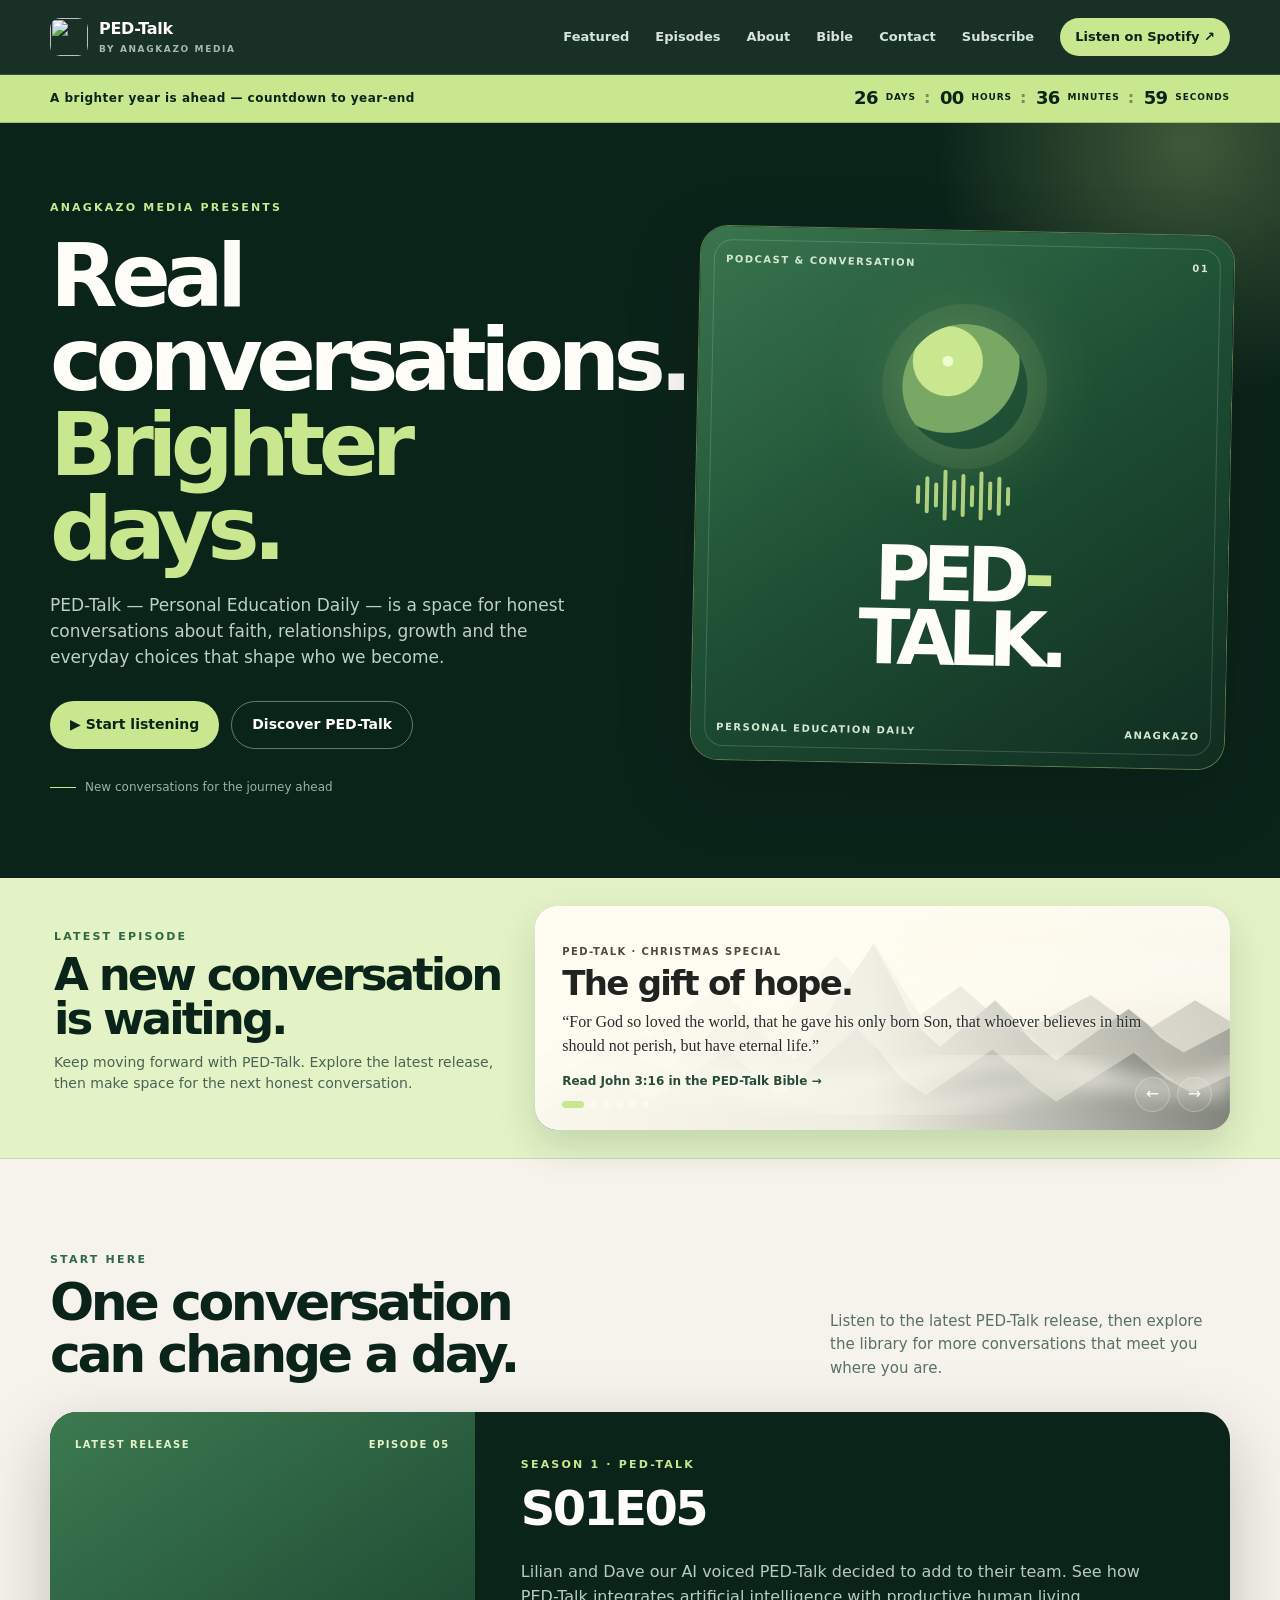
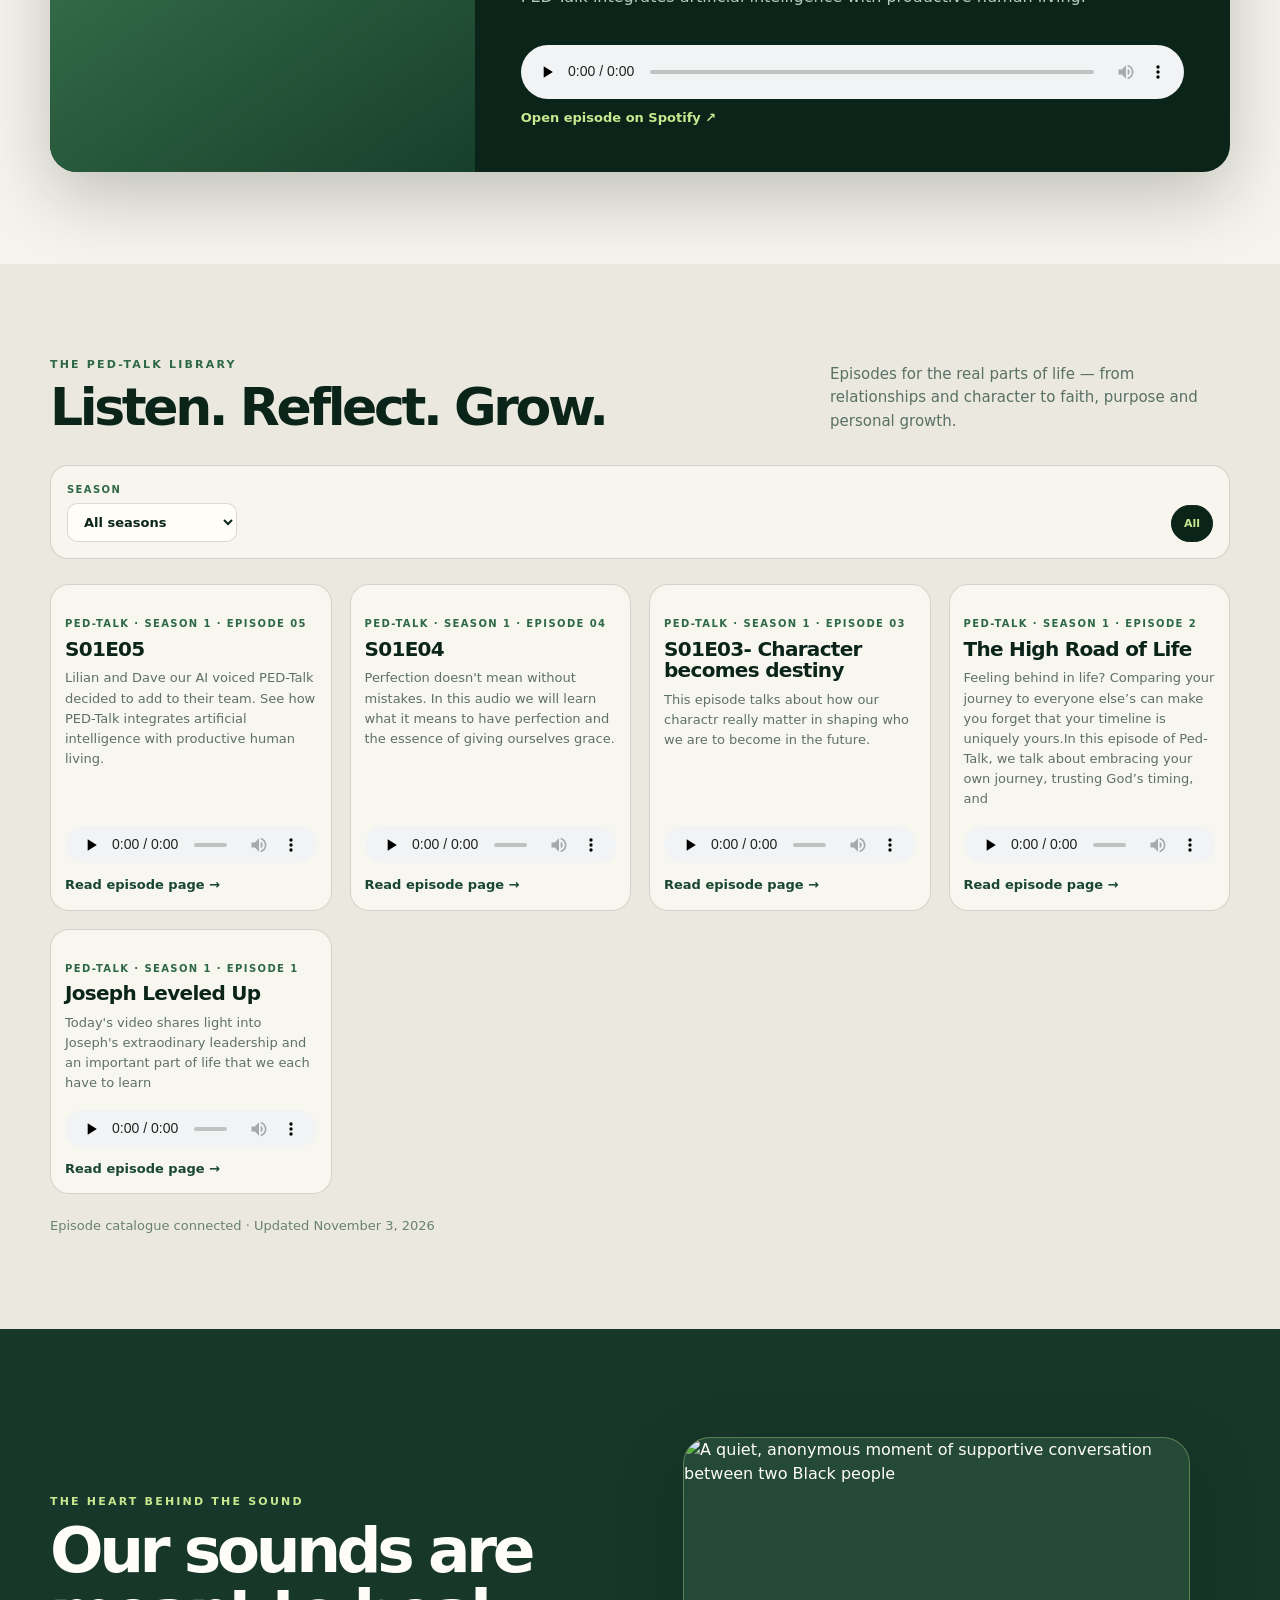
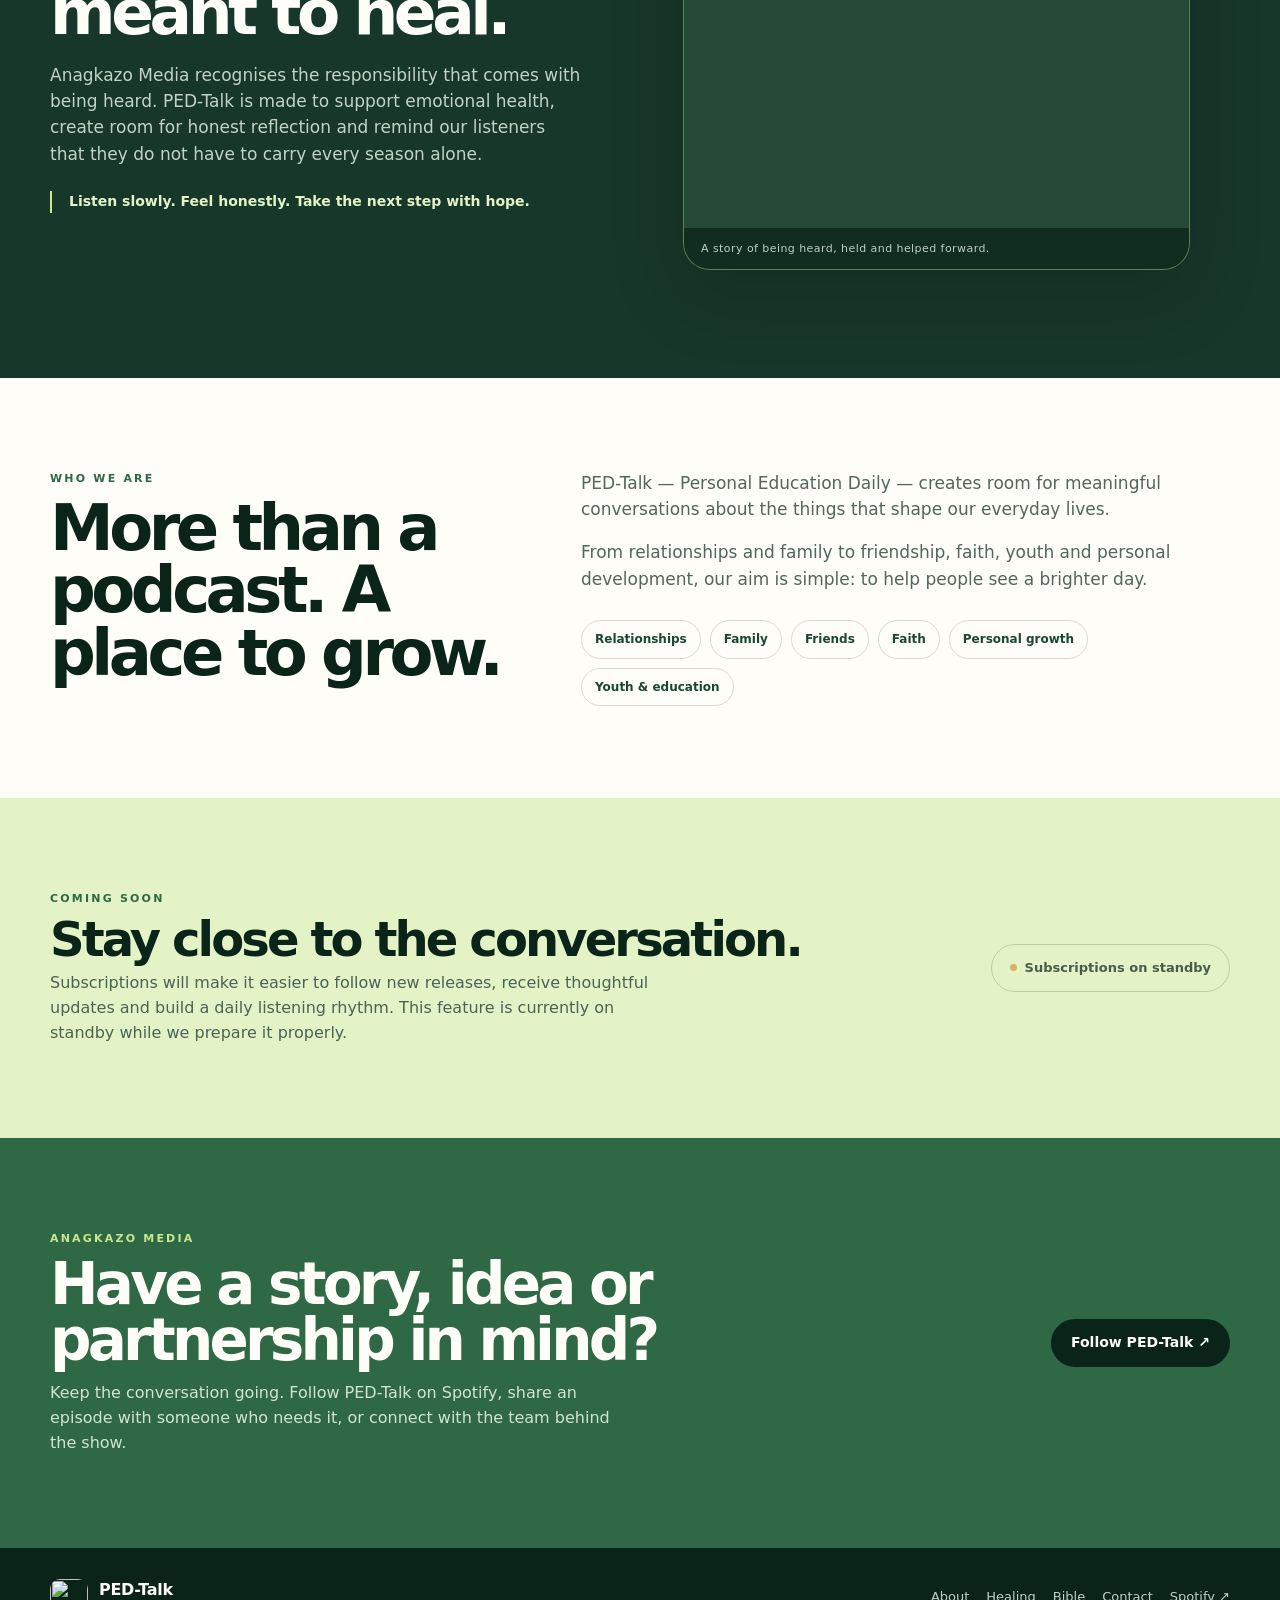
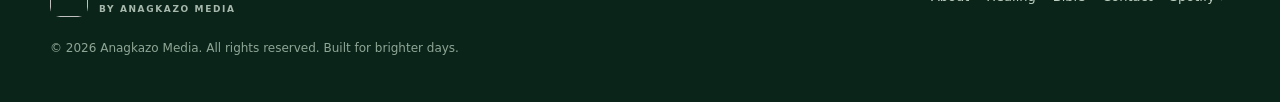
==== index.html @ 8947f74f "Improve spacing between upcoming episode tiles" ====
<!doctype html>
<html lang="en">
<head>
  <meta charset="UTF-8">
  <meta name="viewport" content="width=device-width, initial-scale=1">
  <meta name="theme-color" content="#0b241a">
  <meta name="description" content="PED-Talk by Anagkazo Media — real conversations about faith, relationships, growth and the things that help us see a brighter day.">
  <meta property="og:type" content="website">
  <meta property="og:title" content="PED-Talk — Real conversations. Brighter days.">
  <meta property="og:description" content="Personal Education Daily by Anagkazo Media. Listen, reflect and grow through meaningful conversations.">
  <meta property="og:url" content="https://ped-talkpodcast.github.io/">
  <meta property="og:site_name" content="PED-Talk">
  <meta name="twitter:card" content="summary">
  <meta name="twitter:title" content="PED-Talk — Real conversations. Brighter days.">
  <meta name="twitter:description" content="Personal Education Daily by Anagkazo Media.">
  <link rel="canonical" href="https://ped-talkpodcast.github.io/">
  <link rel="manifest" href="./manifest.json">
  <link rel="icon" href="./icons/ped-talk-icon.svg" type="image/svg+xml">
  <meta name="mobile-web-app-capable" content="yes">
  <meta name="apple-mobile-web-app-capable" content="yes">
  <meta name="apple-mobile-web-app-title" content="PED-Talk">
  <title>PED-Talk | Real conversations. Brighter days.</title>

  <script src="https://cdn.onesignal.com/sdks/web/v16/OneSignalSDK.page.js" defer></script>
  <script>
    window.OneSignalDeferred = window.OneSignalDeferred || [];
    OneSignalDeferred.push(async function (OneSignal) {
      await OneSignal.init({
        appId: "146221f5-ec50-4574-b973-95525b9bd2d4",
        safari_web_id: "web.onesignal.auto.571cab93-0309-4674-850d-02fe7b657956",
        serviceWorkerPath: "./OneSignalSDKWorker.js",
        serviceWorkerParam: { scope: "./" },
        notifyButton: { enable: true }
      });
    });
  </script>

  <style>
    :root {
      --ink: #0b241a;
      --ink-soft: #17372a;
      --green: #2e6845;
      --green-deep: #19472f;
      --lime: #c8e78e;
      --lime-soft: #e4f3c6;
      --paper: #f5f3ec;
      --paper-deep: #ebe9df;
      --white: #fffdf8;
      --muted: #a7b9ac;
      --line: rgba(255,255,255,.16);
      --line-dark: rgba(11,36,26,.16);
      --shadow: 0 24px 70px rgba(2, 17, 11, .22);
    }
    * { box-sizing: border-box; }
    html { scroll-behavior: smooth; }
    body { margin: 0; background: var(--paper); color: var(--ink); font-family: Inter, ui-sans-serif, system-ui, -apple-system, BlinkMacSystemFont, "Segoe UI", sans-serif; line-height: 1.55; }
    body::before { content: ""; position: fixed; inset: 0; pointer-events: none; opacity: .16; background-image: radial-gradient(rgba(11,36,26,.16) .7px, transparent .7px); background-size: 6px 6px; mix-blend-mode: multiply; z-index: -1; }
    a { color: inherit; text-decoration: none; }
    button, audio { font: inherit; }
    .wrap { width: min(1180px, calc(100% - 40px)); margin: 0 auto; }
    .eyebrow { color: var(--lime); font-size: 11px; font-weight: 850; letter-spacing: .2em; text-transform: uppercase; }
    .eyebrow.dark { color: var(--green); }
    .button { display: inline-flex; align-items: center; justify-content: center; gap: 9px; min-height: 48px; padding: 0 20px; border-radius: 999px; background: var(--lime); color: var(--ink); font-weight: 800; font-size: 14px; transition: transform .2s ease, background .2s ease, box-shadow .2s ease; }
    .button:hover { transform: translateY(-2px); background: #d8f3a9; box-shadow: 0 10px 25px rgba(0,0,0,.16); }
    .button.ghost { background: transparent; border: 1px solid rgba(255,255,255,.38); color: var(--white); }
    .button.ghost:hover { background: rgba(255,255,255,.1); }
    .button.dark { background: var(--ink); color: var(--white); }
    header { position: sticky; top: 0; z-index: 50; background: rgba(11,36,26,.94); border-bottom: 1px solid rgba(255,255,255,.13); backdrop-filter: blur(16px); }
    .nav { min-height: 74px; display: flex; align-items: center; justify-content: space-between; gap: 24px; }
    .brand { display: inline-flex; align-items: center; gap: 11px; font-weight: 900; color: var(--white); letter-spacing: -.02em; }
    .brand img { width: 38px; height: 38px; object-fit: contain; border-radius: 10px; }
    .brand small { display: block; color: var(--muted); font-size: 9px; letter-spacing: .18em; margin-top: 1px; }
    nav { display: flex; align-items: center; gap: 26px; color: #d6e5d8; font-size: 13px; font-weight: 650; }
    nav a:hover { color: var(--lime); }
    .nav-listen { padding: 9px 15px; border-radius: 999px; background: var(--lime); color: var(--ink); }
    .menu { display: none; border: 1px solid var(--line); background: transparent; color: var(--white); border-radius: 9px; padding: 7px 11px; font-size: 19px; }
    .season-bar { display: none; position: relative; z-index: 45; padding: 11px 0; background: var(--lime); color: var(--ink); border-bottom: 1px solid rgba(11,36,26,.2); }
    .season-bar.visible { display: block; }
    .season-inner { display: flex; align-items: center; justify-content: space-between; gap: 18px; }
    .season-message { font-size: 12px; font-weight: 850; letter-spacing: .04em; }
    .season-countdown { display: flex; align-items: center; gap: 8px; }
    .season-countdown strong { font-size: 18px; line-height: 1; letter-spacing: -.04em; }
    .season-countdown span { font-size: 9px; font-weight: 850; letter-spacing: .1em; text-transform: uppercase; }
    .season-countdown .divider { opacity: .45; font-size: 16px; }
    .hero { overflow: hidden; position: relative; padding: 76px 0 82px; background: var(--ink); color: var(--white); }
    .hero::after { content: ""; position: absolute; width: 540px; height: 540px; right: -180px; top: -250px; border-radius: 50%; background: radial-gradient(circle, rgba(200,231,142,.27), transparent 67%); pointer-events: none; }
    .hero-grid { position: relative; z-index: 1; display: grid; grid-template-columns: minmax(0, 1.03fr) minmax(360px, .97fr); align-items: center; gap: 76px; }
    .hero h1 { max-width: 700px; margin: 18px 0 20px; font-size: clamp(46px, 7vw, 88px); line-height: .96; letter-spacing: -.075em; }
    .hero h1 em { color: var(--lime); font-style: normal; }
    .hero-copy { max-width: 540px; color: #bed0c1; font-size: 17px; }
    .actions { display: flex; flex-wrap: wrap; gap: 12px; margin-top: 30px; }
    .hero-note { display: flex; align-items: center; gap: 9px; margin-top: 29px; color: #9bb2a1; font-size: 12px; }
    .hero-note::before { content: ""; width: 26px; height: 1px; background: var(--lime); }
    .install-prompt { display: none; margin-top: 20px; padding: 12px 14px; border: 1px solid rgba(200,231,142,.3); border-radius: 14px; background: rgba(255,255,255,.06); color: #c7d8c9; font-size: 12px; }
    .install-prompt.visible { display: flex; align-items: center; justify-content: space-between; gap: 14px; }
    .install-prompt button { border: 0; cursor: pointer; white-space: nowrap; }
    .hero-card { position: relative; min-height: 430px; padding: 25px; border: 1px solid rgba(200,231,142,.42); border-radius: 28px; background: linear-gradient(145deg, #39754e 0%, #1d4d33 51%, #102d20 100%); box-shadow: var(--shadow); display: flex; flex-direction: column; justify-content: space-between; transform: rotate(1.2deg); }
    .hero-card::before { content: ""; position: absolute; inset: 13px; border: 1px solid rgba(255,255,255,.16); border-radius: 19px; pointer-events: none; }
    .hero-card-top, .hero-card-bottom { position: relative; z-index: 1; display: flex; justify-content: space-between; color: #d4e8d0; font-size: 10px; font-weight: 750; letter-spacing: .15em; text-transform: uppercase; }
    .hero-card-center { position: relative; z-index: 1; }
    .orb { width: 125px; height: 125px; margin: 0 auto 18px; border-radius: 50%; background: radial-gradient(circle at 36% 30%, #efffcf 0 4%, var(--lime) 5% 29%, #79a865 30% 60%, rgba(20,61,40,.1) 61%); box-shadow: 0 0 0 20px rgba(200,231,142,.08), 0 0 80px rgba(200,231,142,.28); }
    .hero-card-title { margin: 0; text-align: center; font-size: clamp(52px, 7vw, 76px); line-height: .85; letter-spacing: -.1em; }
    .hero-card-title span { color: var(--lime); }
    .hero-wave { display: flex; align-items: center; justify-content: center; gap: 5px; height: 58px; margin: 18px 0; }
    .hero-wave i { display: block; width: 4px; height: var(--h); border-radius: 8px; background: var(--lime); opacity: .85; }
    .hero-showcase { position: relative; min-height: 430px; overflow: hidden; border: 1px solid rgba(200,231,142,.42); border-radius: 28px; background: #102d20; box-shadow: var(--shadow); transform: rotate(1.2deg); }
    .hero-track { display: flex; width: 100%; height: 100%; min-height: 430px; transition: transform .8s cubic-bezier(.2,.75,.25,1); touch-action: pan-y; }
    .hero-slide { position: relative; flex: 0 0 100%; min-height: 430px; overflow: hidden; }
    .hero-slide::before { content: ""; position: absolute; inset: 13px; border: 1px solid rgba(255,255,255,.16); border-radius: 19px; pointer-events: none; z-index: 2; }
    .hero-slide--podcast { display: flex; flex-direction: column; justify-content: space-between; padding: 25px; background: linear-gradient(145deg, #39754e 0%, #1d4d33 51%, #102d20 100%); }
    .hero-slide--podcast .hero-card-top, .hero-slide--podcast .hero-card-bottom { position: relative; z-index: 3; display: flex; justify-content: space-between; color: #d4e8d0; font-size: 10px; font-weight: 750; letter-spacing: .15em; text-transform: uppercase; }
    .hero-slide--podcast .hero-card-center { position: relative; z-index: 3; }
    .hero-slide--voice { background: #071a2a url('./assets/voice-of-healing.jpg') center/cover no-repeat; }
    .hero-slide--voice::after { content: ""; position: absolute; inset: 0; background: linear-gradient(90deg, rgba(5,19,30,.95) 0%, rgba(5,19,30,.76) 35%, rgba(5,19,30,.04) 82%); }
    .hero-slide--voice .hero-story-copy, .hero-slide--upcoming .hero-story-copy, .hero-slide--world .hero-story-copy { position: absolute; z-index: 3; left: 33px; right: 28px; bottom: 32px; }
    .hero-story-kicker { color: var(--lime); font-size: 10px; font-weight: 850; letter-spacing: .18em; text-transform: uppercase; }
    .hero-story-copy h3 { max-width: 360px; margin: 9px 0 8px; color: var(--white); font-size: clamp(31px, 4vw, 49px); line-height: .94; letter-spacing: -.065em; }
    .hero-story-copy p { max-width: 380px; margin: 0; color: #c5d7ca; font-size: 13px; }
    .hero-slide--upcoming { padding: 0; background: #17120f; }
    .hero-slide--upcoming::before { display: none; }
    .hero-slide--upcoming::after { display: none; }
    .hero-upcoming-image { display: block; width: 100%; height: 100%; object-fit: fill; }
    .hero-slide--world { display: grid; place-items: center; background: #061329 url('./assets/across-every-room-blue.jpg') center/cover no-repeat; }
    .hero-slide--world::after { content: ""; position: absolute; inset: 0; background: linear-gradient(180deg, rgba(3,12,31,.04) 15%, rgba(3,12,31,.18) 45%, rgba(3,12,31,.9) 100%); }
    .hero-slide--world .hero-story-copy { bottom: 31px; text-align: center; }
    .hero-slide--world .hero-story-copy h3, .hero-slide--world .hero-story-copy p { margin-left: auto; margin-right: auto; }
    @media (prefers-reduced-motion: reduce) { .hero-track { transition: none; } }

    .announcement { padding: 28px 0; background: var(--lime-soft); border-bottom: 1px solid rgba(11,36,26,.12); }
    .announcement-grid { display: grid; grid-template-columns: minmax(0, .8fr) minmax(0, 1.2fr); gap: 22px; align-items: stretch; }
    .announcement-copy { padding: 22px 4px; }
    .announcement-copy h2 { margin: 8px 0 10px; font-size: clamp(28px, 4vw, 45px); line-height: .98; letter-spacing: -.065em; }
    .announcement-copy p { max-width: 440px; margin: 0; color: #496354; font-size: 14px; }
    .countdown { display: flex; flex-wrap: wrap; gap: 8px; margin-top: 19px; }
    .countdown-unit { min-width: 68px; padding: 10px 9px 8px; border-radius: 12px; background: var(--ink); color: var(--white); text-align: center; }
    .countdown-unit strong { display: block; color: var(--lime); font-size: 24px; line-height: 1; letter-spacing: -.04em; }
    .countdown-unit span { display: block; margin-top: 4px; color: #b8cbbc; font-size: 9px; font-weight: 800; letter-spacing: .12em; text-transform: uppercase; }
    .carousel { position: relative; overflow: hidden; min-height: 220px; border-radius: 22px; background: var(--ink); color: var(--white); box-shadow: 0 16px 38px rgba(11,36,26,.15); touch-action: pan-y; }
    .carousel-track { display: flex; height: 100%; transition: transform .45s cubic-bezier(.2,.75,.25,1); }
    .carousel-slide { flex: 0 0 100%; min-height: 220px; padding: 24px 68px 26px 27px; display: flex; flex-direction: column; justify-content: center; }
    .carousel-slide .episode-meta { margin: 0 0 7px; color: var(--lime); }
    .carousel-slide h3 { max-width: 590px; margin: 0 0 8px; font-size: clamp(23px, 3vw, 34px); line-height: 1.03; letter-spacing: -.05em; }
    .carousel-slide p { max-width: 620px; margin: 0; color: #bfd1c2; font-size: 13px; }
    .carousel-slide a { width: fit-content; margin-top: 14px; color: var(--lime); font-size: 12px; font-weight: 800; }
    .christmas-slide {
      position: relative;
      isolation: isolate;
      overflow: hidden;
      background: #f5f0df;
      color: #30302d;
    }
    .hope-landscape {
      position: absolute;
      inset: 0;
      z-index: 0;
      overflow: hidden;
      pointer-events: none;
    }
    .hope-landscape svg { display: block; width: 100%; height: 100%; }
    .hope-landscape .drifting-cloud {
      animation: hopeCloudDrift 42s ease-in-out infinite alternate;
      transform-origin: center;
    }
    .hope-landscape .slow-cloud {
      animation: hopeCloudDrift 58s ease-in-out infinite alternate-reverse;
      transform-origin: center;
    }
    @keyframes hopeCloudDrift {
      0% { transform: translateX(-18px) translateY(0); }
      100% { transform: translateX(24px) translateY(5px); }
    }
    .christmas-slide::before { content:""; position:absolute; z-index:1; inset:0; pointer-events:none; background:linear-gradient(90deg,rgba(255,253,242,.96) 0%,rgba(255,253,242,.88) 48%,rgba(255,253,242,.48) 76%,rgba(255,253,242,.12) 100%); }
    .christmas-slide > :not(.hope-landscape) { position:relative; z-index:2; }
    .christmas-slide .episode-meta { color:#514b3d; font-weight:850; }
    .christmas-slide h3 { color:#20231f; text-shadow:0 1px 2px rgba(255,255,255,.95); }
    .christmas-slide a { color:#294c35; font-weight:850; text-shadow:0 1px 2px rgba(255,255,255,.95); }
    .christmas-slide p { color:#292d28; font-family:Georgia,serif; font-size:16px; line-height:1.5; text-shadow:0 1px 2px rgba(255,255,255,.95); }
    .library-toolbar { display: flex; align-items: end; justify-content: space-between; gap: 18px; flex-wrap: wrap; margin: 0 0 25px; padding: 16px; border: 1px solid var(--line-dark); border-radius: 18px; background: rgba(255,253,248,.58); }
    .season-select { display: grid; gap: 6px; min-width: 170px; color: var(--green); font-size: 10px; font-weight: 850; letter-spacing: .14em; text-transform: uppercase; }
    .season-select select { padding: 10px 12px; border: 1px solid var(--line-dark); border-radius: 10px; background: var(--white); color: var(--ink); font: inherit; font-size: 13px; letter-spacing: normal; text-transform: none; }
    .category-filters { display: flex; align-items: center; flex-wrap: wrap; gap: 7px; }
    .category-filter { padding: 9px 12px; border: 1px solid var(--line-dark); border-radius: 999px; background: transparent; color: var(--green-deep); font-size: 11px; font-weight: 800; cursor: pointer; }
    .category-filter.active, .category-filter:hover { border-color: var(--ink); background: var(--ink); color: var(--lime); }
    .episode-tags { display: flex; flex-wrap: wrap; gap: 6px; margin-top: 12px; }
    .episode-tag { padding: 5px 8px; border-radius: 999px; background: var(--lime-soft); color: var(--green-deep); font-size: 9px; font-weight: 850; letter-spacing: .05em; text-transform: uppercase; }
    .carousel-controls { position: absolute; right: 18px; bottom: 18px; display: flex; gap: 7px; }
    .carousel-controls button { width: 35px; height: 35px; border: 1px solid rgba(255,255,255,.25); border-radius: 50%; background: rgba(255,255,255,.08); color: var(--white); cursor: pointer; }
    .carousel-controls button:hover, .carousel-controls button:focus-visible { background: var(--lime); color: var(--ink); outline: none; }
    .carousel-dots { position: absolute; left: 27px; bottom: 22px; display: flex; gap: 6px; }
    .carousel-dots button { width: 7px; height: 7px; padding: 0; border: 0; border-radius: 50%; background: rgba(255,255,255,.35); cursor: pointer; }
    .carousel-dots button.active { width: 22px; border-radius: 10px; background: var(--lime); }

    .section { padding: 92px 0; }
    .section-head { display: flex; align-items: end; justify-content: space-between; gap: 25px; margin-bottom: 32px; }
    .section-head h2 { margin: 8px 0 0; font-size: clamp(32px, 5vw, 52px); line-height: 1; letter-spacing: -.065em; }
    .section-head p { max-width: 400px; margin: 0; color: #597064; font-size: 15px; }
    .feature { display: grid; grid-template-columns: minmax(250px, .72fr) minmax(0, 1.28fr); overflow: hidden; border-radius: 27px; background: var(--ink); color: var(--white); box-shadow: var(--shadow); }
    .feature-art { min-height: 360px; padding: 25px; display: flex; flex-direction: column; justify-content: space-between; background: linear-gradient(145deg, #3c7a51, #173f2b); }
    .feature-art img { width: 100%; aspect-ratio: 1; object-fit: cover; border-radius: 17px; mix-blend-mode: screen; opacity: .87; }
    .feature-art-label { display: flex; justify-content: space-between; color: var(--lime-soft); font-size: 10px; font-weight: 800; letter-spacing: .15em; text-transform: uppercase; }
    .feature-info { padding: 42px 46px; display: flex; flex-direction: column; justify-content: center; }
    .feature-info h3 { max-width: 660px; margin: 11px 0 12px; font-size: clamp(28px, 4vw, 48px); line-height: 1; letter-spacing: -.055em; }
    .feature-info p { max-width: 660px; color: #b8cbbc; }
    .feature-info audio { width: 100%; margin: 19px 0 9px; }
    audio { accent-color: var(--green); }
    .text-link { display: inline-flex; width: fit-content; color: var(--lime); font-weight: 800; font-size: 13px; }
    .text-link:hover { text-decoration: underline; text-underline-offset: 4px; }
    .library { background: var(--paper-deep); }
    .episode-grid { display: grid; grid-template-columns: repeat(auto-fit, minmax(245px, 1fr)); gap: 18px; }
    .episode { display: flex; flex-direction: column; min-width: 0; padding: 14px; border: 1px solid var(--line-dark); border-radius: 19px; background: rgba(255,253,248,.62); transition: transform .2s ease, box-shadow .2s ease; }
    .episode:hover { transform: translateY(-4px); box-shadow: 0 15px 35px rgba(11,36,26,.1); }
    .episode img { width: 100%; aspect-ratio: 1.45; object-fit: cover; border-radius: 12px; background: var(--green); }
    .episode-meta { margin-top: 17px; color: var(--green); font-size: 10px; font-weight: 850; letter-spacing: .14em; text-transform: uppercase; }
    .episode h3 { margin: 7px 0 8px; font-size: 20px; line-height: 1.08; letter-spacing: -.035em; }
    .episode p { flex: 1; margin: 0; color: #5f7167; font-size: 13px; }
    .episode audio { width: 100%; height: 37px; margin-top: 17px; }
    .episode .text-link { margin-top: 12px; color: var(--green-deep); }
    .status { color: #698074; font-size: 13px; }
    #updateStatus { margin: 22px 0 0; }
    .healing { background: var(--ink-soft); color: var(--white); }
    .healing-grid { display: grid; grid-template-columns: minmax(0, .95fr) minmax(0, 1.05fr); gap: 62px; align-items: center; }
    .healing-copy h2 { max-width: 560px; margin: 10px 0 18px; font-size: clamp(38px, 5vw, 63px); line-height: .98; letter-spacing: -.07em; }
    .healing-copy p { max-width: 560px; color: #c2d3c5; font-size: 17px; }
    .healing-note { margin-top: 24px; padding-left: 17px; border-left: 2px solid var(--lime); color: var(--lime-soft); font-size: 14px; font-weight: 700; }
    .healing-art { overflow: hidden; min-height: 390px; border: 1px solid rgba(200,231,142,.35); border-radius: 27px; background: #244936; box-shadow: var(--shadow); }
    .healing-art img { display: block; width: 100%; height: 100%; min-height: 390px; object-fit: cover; }
    .healing-caption { padding: 12px 17px; color: #bdd0c1; background: rgba(11,36,26,.74); font-size: 11px; letter-spacing: .04em; }
    .about-section { background: var(--white); }
    .about-grid { display: grid; grid-template-columns: .82fr 1.18fr; gap: 80px; align-items: start; }
    .about-grid h2 { max-width: 480px; margin: 10px 0 0; font-size: clamp(38px, 5vw, 64px); line-height: .98; letter-spacing: -.07em; }
    .about-copy { max-width: 600px; color: #50675a; font-size: 17px; }
    .about-copy p { margin-top: 0; }
    .topic-list { display: flex; flex-wrap: wrap; gap: 9px; margin-top: 28px; }
    .topic { padding: 9px 13px; border: 1px solid var(--line-dark); border-radius: 999px; color: var(--green-deep); font-size: 12px; font-weight: 750; }
    .subscription { background: var(--lime-soft); }
    .subscription-grid { display: grid; grid-template-columns: 1fr auto; align-items: center; gap: 30px; }
    .subscription h2 { margin: 8px 0 8px; font-size: clamp(30px, 4vw, 48px); line-height: 1; letter-spacing: -.06em; }
    .subscription p { max-width: 600px; margin: 0; color: #496354; }
    .standby { display: inline-flex; align-items: center; gap: 8px; min-height: 48px; padding: 0 18px; border: 1px solid rgba(11,36,26,.25); border-radius: 999px; background: transparent; color: var(--ink); font-size: 13px; font-weight: 800; cursor: not-allowed; opacity: .72; }
    .standby::before { content: ""; width: 7px; height: 7px; border-radius: 50%; background: #d39a42; }
    .contact { background: var(--green); color: var(--white); }
    .contact-grid { display: grid; grid-template-columns: 1fr auto; align-items: center; gap: 30px; }
    .contact h2 { max-width: 650px; margin: 9px 0 12px; font-size: clamp(32px, 5vw, 58px); line-height: .98; letter-spacing: -.065em; }
    .contact p { max-width: 580px; margin: 0; color: #d3e3d2; }
    .contact .eyebrow { color: var(--lime); }
    footer { padding: 30px 0 44px; background: var(--ink); color: var(--white); }
    .footer-row { display: flex; justify-content: space-between; align-items: center; gap: 20px; flex-wrap: wrap; }
    footer p { margin: 22px 0 0; color: #8ea695; font-size: 12px; }
    .footer-links { display: flex; gap: 17px; color: #bdd0c1; font-size: 13px; }
    @media (max-width: 850px) {
      .hero-grid { grid-template-columns: 1fr; gap: 45px; }
      .hero-card { max-width: 560px; width: 100%; margin: auto; }
      .announcement-grid { grid-template-columns: 1fr; }
      .episode-grid { grid-template-columns: repeat(2, 1fr); }
      .about-grid { grid-template-columns: 1fr; gap: 28px; }
    }
    @media (max-width: 680px) {
      .wrap { width: min(100% - 28px, 1180px); }
      nav { display: none; position: absolute; top: 74px; left: 0; right: 0; padding: 20px 14px 24px; background: var(--ink); border-bottom: 1px solid var(--line); flex-direction: column; align-items: stretch; gap: 0; }
      nav.open { display: flex; }
      nav a { padding: 12px 4px; }
      .nav-listen { text-align: center; margin-top: 7px; }
      .menu { display: block; }
      .hero { padding: 60px 0 64px; }
      .hero-card { min-height: 350px; }
      .hero-showcase, .hero-track, .hero-slide { min-height: 350px; }
      .hero-slide--voice .hero-story-copy, .hero-slide--upcoming .hero-story-copy, .hero-slide--world .hero-story-copy { left: 23px; right: 23px; bottom: 27px; }
      .hero-slide--upcoming { padding: 23px; }
      .hero-world { top: 30px; font-size: 128px; }
      .hero-card-title { font-size: 61px; }
      .season-inner { align-items: flex-start; flex-direction: column; gap: 7px; }
      .season-countdown { gap: 6px; }
      .season-countdown strong { font-size: 16px; }
      .announcement { padding: 21px 0; }
      .announcement-copy { padding: 9px 0; }
      .countdown-unit { min-width: 61px; }
      .countdown-unit strong { font-size: 21px; }
      .carousel-slide { min-height: 245px; padding: 23px 23px 70px; }
      .carousel-controls { right: 17px; bottom: 17px; }
      .carousel-dots { left: 23px; bottom: 31px; }
      .section { padding: 65px 0; }
      .section-head { display: block; }
      .section-head p { margin-top: 14px; }
      .feature { grid-template-columns: 1fr; }
      .feature-art { min-height: auto; }
      .feature-art img { max-width: 260px; margin: auto; }
      .feature-info { padding: 30px 23px 34px; }
      .episode-grid { grid-template-columns: 1fr; }
      .healing-grid { grid-template-columns: 1fr; gap: 28px; }
      .healing-art, .healing-art img { min-height: 290px; }
      .subscription-grid { grid-template-columns: 1fr; gap: 22px; }
      .contact-grid { grid-template-columns: 1fr; }
      .footer-links { width: 100%; justify-content: space-between; }
    }
    @media (prefers-reduced-motion: reduce) {
      html { scroll-behavior: auto; }
      .carousel-track { transition: none; }
      .button, .episode { transition: none; }
    }


    /* Installed PWA: a dedicated app home, independent of the public website */
    #pwaApp { display:none; min-height:100vh; background:#f5f3ec; color:#0b241a; }
    .pwa-app #pwaApp { display:block !important; }
    .pwa-app > :not(#pwaApp):not(script) { display:none !important; }
    body.pwa-app { min-height:100vh; background:#f5f3ec !important; overflow-x:hidden; }
    .pwa-app #pwaApp, .pwa-app #pwaApp * { box-sizing:border-box; }
    .app-topbar { display:flex; align-items:center; justify-content:space-between; padding:14px 20px; background:#0b241a; color:#c8e78e; font-size:9px; font-weight:850; letter-spacing:.16em; }
    .app-brand { display:flex; align-items:center; gap:9px; color:#fffdf8; font-size:17px; letter-spacing:-.04em; }
    .app-brand img { width:34px; height:34px; object-fit:contain; border-radius:9px; }
    .app-main { max-width:760px; margin:0 auto; padding:18px 16px 100px; }
    .app-hope { position:relative; min-height:410px; overflow:hidden; display:flex; align-items:flex-end; padding:26px; border-radius:24px; background:#eae5d8; box-shadow:0 16px 40px rgba(11,36,26,.12); isolation:isolate; }
    .app-hope-art { position:absolute; inset:0; z-index:-2; background-image:linear-gradient(0deg,rgba(255,253,242,.97) 0%,rgba(255,253,242,.82) 43%,rgba(255,253,242,.12) 100%),url('./assets/gift-of-hope-sky.svg'); background-size:cover; background-position:center; }
    .app-hope::after { content:""; position:absolute; inset:0; z-index:-1; background:linear-gradient(135deg,rgba(255,253,242,.2),transparent 60%); pointer-events:none; }
    .app-hope-copy { max-width:530px; }
    .app-kicker { color:#47704f; font-size:9px; font-weight:900; letter-spacing:.17em; text-transform:uppercase; }
    .app-hope h1 { margin:9px 0 12px; color:#20251f; font-size:clamp(34px,8vw,53px); line-height:.96; letter-spacing:-.07em; }
    .app-verse { margin:0; color:#30342e; font:17px/1.55 Georgia,serif; text-shadow:0 1px 3px rgba(255,255,255,.9); }
    .app-reference { margin-top:12px; color:#31583b; font-size:10px; font-weight:900; letter-spacing:.16em; }
    .app-primary { display:inline-flex; align-items:center; gap:12px; margin-top:17px; padding:12px 17px; border-radius:999px; background:#0b241a; color:#c8e78e; font-size:12px; font-weight:850; }
    .app-hope-note { margin:11px 0 0; color:#55594e; font-size:10px; }
    .app-library { padding:30px 1px 12px; }
    .app-section-heading { display:flex; align-items:end; justify-content:space-between; gap:12px; margin-bottom:16px; }
    .app-section-heading h2,.app-bible h2 { margin:5px 0 0; font-size:29px; line-height:1; letter-spacing:-.06em; }
    .app-season-label { color:#6b806f; font-size:9px; font-weight:900; letter-spacing:.12em; }
    .app-category-row { display:flex; gap:7px; overflow-x:auto; padding:2px 0 14px; scrollbar-width:none; }
    .app-category-row button { flex:0 0 auto; padding:8px 12px; border:1px solid rgba(11,36,26,.15); border-radius:999px; background:#fffdf8; color:#31583b; font-size:10px; font-weight:850; }
    .app-category-row button.active { background:#0b241a; border-color:#0b241a; color:#c8e78e; }
    .app-season-group { margin:10px 0 22px; }
    .app-season-group h3 { margin:0 0 10px; color:#4b6553; font-size:11px; font-weight:900; letter-spacing:.14em; text-transform:uppercase; }
    .app-episode-grid { display:grid; grid-template-columns:repeat(2,minmax(0,1fr)); gap:10px; }
    .app-episode-card { min-width:0; overflow:hidden; padding:9px; border:1px solid rgba(11,36,26,.1); border-radius:16px; background:#fffdf8; box-shadow:0 5px 18px rgba(11,36,26,.045); }
    .app-episode-card img { display:block; width:100%; aspect-ratio:1.35; object-fit:cover; border-radius:10px; background:#dce6d8; }
    .app-episode-card .app-episode-meta { margin-top:9px; color:#5b7a60; font-size:8px; font-weight:900; letter-spacing:.1em; text-transform:uppercase; }
    .app-episode-card h4 { margin:4px 0 7px; font-size:13px; line-height:1.2; letter-spacing:-.025em; }
    .app-episode-card p { display:-webkit-box; -webkit-line-clamp:2; -webkit-box-orient:vertical; overflow:hidden; min-height:30px; margin:0; color:#68766b; font-size:10px; line-height:1.45; }
    .app-episode-card audio { width:100%; height:32px; margin-top:8px; }
    .app-episode-card a { display:inline-block; margin-top:7px; color:#31583b; font-size:10px; font-weight:900; }
    .app-bible { display:flex; align-items:center; justify-content:space-between; gap:16px; padding:22px; border-radius:20px; background:linear-gradient(135deg,#0b241a,#24563a); color:#fffdf8; }
    .app-bible .app-kicker { color:#c8e78e; }
    .app-bible h2 { max-width:380px; font-size:25px; }
    .app-bible p { max-width:390px; margin:8px 0 0; color:#c7d8c9; font-size:12px; }
    .app-bible-mark { color:#c8e78e; font-size:48px; opacity:.8; }
    .app-bottom-nav { position:fixed; z-index:100; left:0; right:0; bottom:0; display:flex; justify-content:space-around; padding:9px 8px calc(9px + env(safe-area-inset-bottom)); border-top:1px solid rgba(11,36,26,.12); background:rgba(255,253,248,.96); backdrop-filter:blur(16px); }
    .app-bottom-nav a { display:grid; justify-items:center; gap:2px; min-width:70px; color:#738276; font-size:9px; font-weight:850; }
    .app-bottom-nav a span { font-size:20px; line-height:1.1; }
    .app-bottom-nav a.active { color:#24563a; }
    .app-loading { color:#6b806f; font-size:12px; }
    @media(max-width:420px) { .app-main{padding:12px 12px 95px}.app-hope{min-height:420px;padding:21px}.app-episode-grid{gap:8px}.app-episode-card{padding:7px}.app-episode-card h4{font-size:12px} }
    @media(prefers-reduced-motion:reduce){.app-hope-art{animation:none}}

  </style>
</head>
<body>
  <script>if (window.matchMedia("(display-mode: standalone)").matches || window.navigator.standalone === true || new URLSearchParams(window.location.search).get("app") === "1") document.body.classList.add("pwa-app");</script>

  <div id="pwaApp" aria-label="PED-Talk app">
    <header class="app-topbar"><a class="app-brand" href="#appHome"><img src="./icons/ped-talk-icon-512.png" alt=""> PED-Talk</a><span>BY ANAGKAZO MEDIA</span></header>
    <main class="app-main">
      <section class="app-hope" id="appHome">
        <div class="app-hope-art" aria-hidden="true"></div>
        <div class="app-hope-copy"><div class="app-kicker">A moment of hope · Gift of Hope</div><h1>The Gift of Hope</h1><p class="app-verse" id="appHopeVerse">“For God so loved the world, that he gave his only born Son, that whoever believes in him should not perish, but have eternal life.”</p><div class="app-reference" id="appHopeReference">JOHN 3:16</div><a class="app-primary" href="./bible.html#john-3-16">Read in the Bible <span>↗</span></a><p class="app-hope-note">A quiet moment in Scripture, refreshed in future app editions.</p></div>
      </section>
      <section class="app-library" id="appLibrary"><div class="app-section-heading"><div><div class="app-kicker">Listen. Reflect. Grow.</div><h2>Your conversations</h2></div><span class="app-season-label">PED-TALK</span></div>
        <div class="app-category-row" id="appCategories" aria-label="Filter by category"></div>
        <div id="appSeasonGroups"><p class="app-loading">Your episodes are on their way…</p></div>
      </section>
      <section class="app-bible" id="appBible"><div><div class="app-kicker">The Word, within reach</div><h2>Take a moment in the Word.</h2><p>Explore Scripture, choose a book and chapter, and continue reading.</p><a class="app-primary" href="./bible.html">Open PED-Talk Bible <span>↗</span></a></div><div class="app-bible-mark">✦</div></section>
    </main>
    <nav class="app-bottom-nav" aria-label="App navigation"><a class="active" href="#appHome"><span>⌂</span>Home</a><a href="#appLibrary"><span>▦</span>Episodes</a><a href="./bible.html"><span>✧</span>Bible</a></nav>
  </div>

  <header>
    <div class="wrap nav">
      <a class="brand" href="#home" aria-label="PED-Talk home"><img src="./icons/ped-talk-icon-512.png" alt=""><span>PED-Talk<small>BY ANAGKAZO MEDIA</small></span></a>
      <button class="menu" id="menuBtn" type="button" aria-label="Open menu" aria-controls="navLinks" aria-expanded="false">☰</button>
      <nav id="navLinks" aria-label="Primary navigation">
        <a href="#featured">Featured</a><a href="#episodes">Episodes</a><a href="#about">About</a><a href="./bible.html">Bible</a><a href="#contact">Contact</a><a href="#subscribe">Subscribe</a><a class="nav-listen" href="https://open.spotify.com/show/4HGHM4uZb0YqzZa4VoTEIP" target="_blank" rel="noopener">Listen on Spotify ↗</a>
      </nav>
    </div>
  </header>

  <aside class="season-bar" id="seasonBar" aria-label="PED-Talk year-end countdown">
    <div class="wrap season-inner">
      <div class="season-message">A brighter year is ahead — countdown to year-end</div>
      <div class="season-countdown" id="topCountdown" aria-live="polite">
        <strong data-top-countdown="days">—</strong><span>Days</span><span class="divider">:</span>
        <strong data-top-countdown="hours">—</strong><span>Hours</span><span class="divider">:</span>
        <strong data-top-countdown="minutes">—</strong><span>Minutes</span><span class="divider">:</span>
        <strong data-top-countdown="seconds">—</strong><span>Seconds</span>
      </div>
    </div>
  </aside>

  <main>
    <section class="hero" id="home">
      <div class="wrap hero-grid">
        <div><div class="eyebrow">Anagkazo Media presents</div><h1>Real conversations.<br><em>Brighter days.</em></h1><p class="hero-copy">PED-Talk — Personal Education Daily — is a space for honest conversations about faith, relationships, growth and the everyday choices that shape who we become.</p><div class="actions"><a class="button" href="#featured">▶ Start listening</a><a class="button ghost" href="#about">Discover PED-Talk</a></div><div class="hero-note">New conversations for the journey ahead</div><div class="install-prompt" id="installPrompt"><span>Make PED-Talk part of your daily rhythm.</span><a class="button" href="./app/">Open the PED-Talk app</a></div></div>
        <div class="hero-showcase" id="heroShowcase" aria-label="PED-Talk visual story">
          <div class="hero-track" id="heroTrack">
            <article class="hero-slide hero-slide--podcast"><div class="hero-card-top"><span>Podcast & conversation</span><span>01</span></div><div class="hero-card-center"><div class="orb" aria-hidden="true"></div><div class="hero-wave" aria-hidden="true"><i style="--h:19px"></i><i style="--h:37px"></i><i style="--h:25px"></i><i style="--h:51px"></i><i style="--h:31px"></i><i style="--h:43px"></i><i style="--h:22px"></i><i style="--h:49px"></i><i style="--h:29px"></i><i style="--h:39px"></i><i style="--h:19px"></i></div><h2 class="hero-card-title">PED<span>-</span><br>TALK.</h2></div><div class="hero-card-bottom"><span>Personal education daily</span><span>Anagkazo</span></div></article>
            <article class="hero-slide hero-slide--voice"><div class="hero-story-copy"><div class="hero-story-kicker">02 · Voice of Healing</div><h3>There is power in being heard.</h3><p>Stories, sound and stillness for the moments that need a gentler place to land.</p></div></article>
            <article class="hero-slide hero-slide--upcoming" aria-label="Upcoming PED-Talk episodes"><img class="hero-upcoming-image" id="heroUpcomingImage" alt="PED-Talk upcoming episodes artwork" src="./assets/up-next-template.jpg"></article>
            <article class="hero-slide hero-slide--world"><div class="hero-story-copy"><div class="hero-story-kicker">04 · Across every room</div><h3>One sound. A world of brighter days.</h3><p>Wherever you are listening from, you are welcome here.</p></div></article>
          </div>
        </div>
      </div>
    </section>

    <section class="announcement" aria-labelledby="announcementTitle">
      <div class="wrap announcement-grid">
        <div class="announcement-copy"><div class="eyebrow dark">Latest episode</div><h2 id="announcementTitle">A new conversation is waiting.</h2><p>Keep moving forward with PED-Talk. Explore the latest release, then make space for the next honest conversation.</p></div>
        <div class="carousel" id="episodeCarousel" aria-label="Latest PED-Talk episodes" tabindex="0">
          <div class="carousel-track" id="carouselTrack"><div class="carousel-slide"><div class="status">Loading latest episodes...</div></div></div>
          <div class="carousel-dots" id="carouselDots" aria-label="Choose an episode"></div>
          <div class="carousel-controls"><button type="button" id="carouselPrev" aria-label="Previous episode">←</button><button type="button" id="carouselNext" aria-label="Next episode">→</button></div>
        </div>
      </div>
    </section>

    <section class="section" id="featured"><div class="wrap"><div class="section-head"><div><div class="eyebrow dark">Start here</div><h2>One conversation<br>can change a day.</h2></div><p>Listen to the latest PED-Talk release, then explore the library for more conversations that meet you where you are.</p></div><div id="featuredEpisode" class="feature"><p class="status">Loading featured episode...</p></div></div></section>
    <section class="section library" id="episodes"><div class="wrap"><div class="section-head"><div><div class="eyebrow dark">The PED-Talk library</div><h2>Listen. Reflect. Grow.</h2></div><p>Episodes for the real parts of life — from relationships and character to faith, purpose and personal growth.</p></div><div class="library-toolbar" aria-label="Episode filters"><label class="season-select">Season<select id="seasonFilter"><option value="all">All seasons</option></select></label><div class="category-filters" id="categoryFilters" aria-label="Episode categories"></div></div><div id="podcast-episodes" class="episode-grid"><p class="status">Loading episodes...</p></div><p id="updateStatus" class="status" aria-live="polite"></p></div></section>
    <section class="section healing" id="healing"><div class="wrap healing-grid"><div class="healing-copy"><div class="eyebrow">The heart behind the sound</div><h2>Our sounds are meant to heal.</h2><p>Anagkazo Media recognises the responsibility that comes with being heard. PED-Talk is made to support emotional health, create room for honest reflection and remind our listeners that they do not have to carry every season alone.</p><div class="healing-note">Listen slowly. Feel honestly. Take the next step with hope.</div></div><figure class="healing-art"><img src="./assets/ped-talk-healing-story.jpg" alt="A quiet, anonymous moment of supportive conversation between two Black people" loading="lazy"><figcaption class="healing-caption">A story of being heard, held and helped forward.</figcaption></figure></div></section>
    <section class="section about-section" id="about"><div class="wrap about-grid"><div><div class="eyebrow dark">Who we are</div><h2>More than a podcast. A place to grow.</h2></div><div class="about-copy"><p>PED-Talk — Personal Education Daily — creates room for meaningful conversations about the things that shape our everyday lives.</p><p>From relationships and family to friendship, faith, youth and personal development, our aim is simple: to help people see a brighter day.</p><div class="topic-list" aria-label="PED-Talk topics"><span class="topic">Relationships</span><span class="topic">Family</span><span class="topic">Friends</span><span class="topic">Faith</span><span class="topic">Personal growth</span><span class="topic">Youth & education</span></div></div></div></section>
    <section class="section subscription" id="subscribe"><div class="wrap subscription-grid"><div><div class="eyebrow dark">Coming soon</div><h2>Stay close to the conversation.</h2><p>Subscriptions will make it easier to follow new releases, receive thoughtful updates and build a daily listening rhythm. This feature is currently on standby while we prepare it properly.</p></div><button class="standby" type="button" disabled aria-disabled="true">Subscriptions on standby</button></div></section>
    <section class="section contact" id="contact"><div class="wrap contact-grid"><div><div class="eyebrow">Anagkazo Media</div><h2>Have a story, idea or partnership in mind?</h2><p>Keep the conversation going. Follow PED-Talk on Spotify, share an episode with someone who needs it, or connect with the team behind the show.</p></div><a class="button dark" href="https://open.spotify.com/show/4HGHM4uZb0YqzZa4VoTEIP" target="_blank" rel="noopener">Follow PED-Talk ↗</a></div></section>
  </main>

  <footer><div class="wrap"><div class="footer-row"><a class="brand" href="#home"><img src="./icons/ped-talk-icon-512.png" alt=""><span>PED-Talk<small>BY ANAGKAZO MEDIA</small></span></a><div class="footer-links"><a href="#about">About</a><a href="#healing">Healing</a><a href="./bible.html">Bible</a><a href="#contact">Contact</a><a href="https://open.spotify.com/show/4HGHM4uZb0YqzZa4VoTEIP" target="_blank" rel="noopener">Spotify ↗</a></div></div><p>© <span id="year"></span> Anagkazo Media. All rights reserved. Built for brighter days.</p></div></footer>

  <script>
    const FEED_URL = "./episodes.json";

    const installedPWA = window.matchMedia("(display-mode: standalone)").matches || window.navigator.standalone === true || new URLSearchParams(window.location.search).get("app") === "1";
    if (installedPWA) document.body.classList.add("pwa-app");
    let appActiveCategory = "All";
    function appCategoryFor(episode) {
      const text = ((episode.title || "") + " " + cleanDescription(episode.description)).toLowerCase();
      if (/relationship|marriage|dating|couple|family|partner/.test(text)) return "Relationships";
      if (/friend|friendship|together|companionship/.test(text)) return "Friendship";
      if (/love|loving|beloved|compassion/.test(text)) return "Love";
      return "Leadership";
    }
    function renderInstalledApp(episodes) {
      if (!installedPWA) return;
      const categories = ["All","Relationships","Friendship","Leadership","Love"];
      const tabs = document.getElementById("appCategories");
      tabs.replaceChildren();
      categories.forEach(category => {
        const button = document.createElement("button");
        button.type = "button"; button.textContent = category;
        button.classList.toggle("active", category === appActiveCategory);
        button.addEventListener("click", () => { appActiveCategory = category; renderInstalledApp(episodes); });
        tabs.appendChild(button);
      });
      const filtered = episodes.filter(episode => appActiveCategory === "All" || appCategoryFor(episode) === appActiveCategory);
      const groups = new Map();
      filtered.forEach(episode => { const season = episode.season || "Season 1"; if (!groups.has(season)) groups.set(season, []); groups.get(season).push(episode); });
      const host = document.getElementById("appSeasonGroups"); host.replaceChildren();
      if (!filtered.length) { host.textContent = "No episodes in this category yet."; return; }
      groups.forEach((items, season) => {
        const section = document.createElement("section"); section.className = "app-season-group";
        const heading = document.createElement("h3"); heading.textContent = season; section.appendChild(heading);
        const grid = document.createElement("div"); grid.className = "app-episode-grid";
        items.forEach(episode => {
          const card = document.createElement("article"); card.className = "app-episode-card";
          if (episode.image) card.appendChild(makeArtwork(episode));
          const meta = document.createElement("div"); meta.className = "app-episode-meta"; meta.textContent = appCategoryFor(episode); card.appendChild(meta);
          const title = document.createElement("h4"); title.textContent = episode.title || "PED-Talk episode"; card.appendChild(title);
          const description = document.createElement("p"); description.textContent = cleanDescription(episode.description); card.appendChild(description);
          if (episode.audio) card.appendChild(makePlayer(episode));
          const link = document.createElement("a"); link.href = "episode.html?episode=" + (episode.catalogIndex ?? 0); link.textContent = "Episode details →"; card.appendChild(link);
          grid.appendChild(card);
        });
        section.appendChild(grid); host.appendChild(section);
      });
    }

    let carouselIndex = 0;
    let carouselTimer;
    let carouselEpisodes = [];
    let touchStartX = 0;
    const container = document.getElementById("podcast-episodes");
    const featured = document.getElementById("featuredEpisode");
    const carousel = document.getElementById("episodeCarousel");
    const carouselTrack = document.getElementById("carouselTrack");
    const carouselDots = document.getElementById("carouselDots");
    const heroShowcase = document.getElementById("heroShowcase");
    const heroTrack = document.getElementById("heroTrack");
    let heroIndex = 0; let heroTimer; let heroTouchStartX = 0;

    function updateHeroStory() { heroTrack.style.transform = `translateX(-${heroIndex * 100}%)`; }
    function goToHeroStory(index) { heroIndex = (index + 4) % 4; updateHeroStory(); startHeroStory(); }
    function startHeroStory() { clearInterval(heroTimer); if (!window.matchMedia("(prefers-reduced-motion: reduce)").matches) heroTimer = setInterval(() => goToHeroStory(heroIndex + 1), 6000); }
    heroShowcase.addEventListener("mouseenter", () => clearInterval(heroTimer)); heroShowcase.addEventListener("mouseleave", startHeroStory); heroShowcase.addEventListener("focusin", () => clearInterval(heroTimer)); heroShowcase.addEventListener("focusout", startHeroStory);
    heroShowcase.addEventListener("touchstart", event => { heroTouchStartX = event.changedTouches[0].screenX; clearInterval(heroTimer); }, { passive: true });
    heroShowcase.addEventListener("touchend", event => { const distance = event.changedTouches[0].screenX - heroTouchStartX; if (Math.abs(distance) > 45) goToHeroStory(heroIndex + (distance < 0 ? 1 : -1)); else startHeroStory(); }, { passive: true });
    updateHeroStory(); startHeroStory();

    function cleanDescription(value) { const el = document.createElement("div"); el.innerHTML = value || ""; return (el.textContent || "").trim(); }
    function makePlayer(episode) { const player = document.createElement("audio"); player.controls = true; player.preload = "none"; player.src = episode.audio; player.setAttribute("aria-label", `Play ${episode.title || "PED-Talk episode"}`); return player; }
    function makeArtwork(episode, className = "") { const img = document.createElement("img"); img.src = episode.image || ""; img.alt = `${episode.title || "PED-Talk"} episode artwork`; img.loading = "lazy"; if (className) img.className = className; img.onerror = () => { img.style.display = "none"; }; return img; }
    function episodeNumber(episode, index, total) { const match = String(episode.title || "").match(/S\d+E(\d+)/i); return match ? `EPISODE ${match[1].padStart(2, "0")}` : `EPISODE ${total - index}`; }

    function isChristmasSeason() { const now = new Date(); return now >= new Date(now.getFullYear(), 9, 30) && now <= new Date(now.getFullYear(), 11, 31, 23, 59, 59, 999); }
    function renderCarousel(episodes) {
      const slides = [];
      if (isChristmasSeason()) slides.push({ christmas: true });
      episodes.slice(0, 6).forEach(episode => slides.push({ episode }));
      carouselEpisodes = slides;
      if (!slides.length) { carouselTrack.innerHTML = '<div class="carousel-slide"><div class="status">New conversations will appear here soon.</div></div>'; carouselDots.replaceChildren(); return; }
      carouselTrack.replaceChildren(); carouselDots.replaceChildren();
      slides.forEach((item, index) => {
        const slide = document.createElement("article"); slide.className = `carousel-slide${item.christmas ? " christmas-slide" : ""}`; slide.setAttribute("aria-roledescription", "slide"); slide.setAttribute("aria-label", `${index + 1} of ${slides.length}`);
        if (item.christmas) {
          const landscape = document.createElement("div");
          landscape.className = "hope-landscape";
          landscape.setAttribute("aria-hidden", "true");
          landscape.innerHTML = `<svg viewBox="0 0 1200 440" preserveAspectRatio="xMidYMid slice" xmlns="http://www.w3.org/2000/svg">
<defs>
 <linearGradient id="hopeSky" x1="0" y1="0" x2="0" y2="1"><stop stop-color="#fffdf4"/><stop offset=".55" stop-color="#f6f1e4"/><stop offset="1" stop-color="#e9e5d9"/></linearGradient>
 <radialGradient id="hopeLight"><stop stop-color="#fff9e5" stop-opacity=".9"/><stop offset="1" stop-color="#fff9e5" stop-opacity="0"/></radialGradient>
 <linearGradient id="farMountains" x1="0" y1="0" x2="0" y2="1"><stop stop-color="#b9b8ad"/><stop offset="1" stop-color="#d5d1c4"/></linearGradient>
 <linearGradient id="middleMountains" x1="0" y1="0" x2="0" y2="1"><stop stop-color="#858981"/><stop offset="1" stop-color="#b0aea1"/></linearGradient>
 <linearGradient id="nearMountains" x1="0" y1="0" x2="0" y2="1"><stop stop-color="#515a54"/><stop offset="1" stop-color="#77796f"/></linearGradient>
 <filter id="paperTexture"><feTurbulence type="fractalNoise" baseFrequency=".72" numOctaves="3" seed="17"/><feColorMatrix type="saturate" values="0"/><feComponentTransfer><feFuncA type="table" tableValues="0 .12"/></feComponentTransfer></filter>
 <filter id="softWash"><feGaussianBlur stdDeviation="12"/></filter>
 <filter id="valleyMist"><feGaussianBlur stdDeviation="17"/></filter>
</defs>
<rect width="1200" height="440" fill="url(#hopeSky)"/>
<ellipse cx="620" cy="125" rx="490" ry="220" fill="url(#hopeLight)"/>
<g fill="#fffdf6" opacity=".48" filter="url(#softWash)"><path d="M-40 150 Q150 85 330 142 T690 132 T1240 115 L1240 205 Q1000 175 820 198 T430 190 T-40 210Z"/></g>
<!-- distant, softly washed ridges -->
<path d="M0 292 L115 220 195 252 315 168 405 245 520 112 635 238 735 165 830 250 960 181 1050 246 1140 190 1200 226 V440 H0Z" fill="url(#farMountains)" opacity=".82"/>
<path d="M0 308 Q180 260 330 292 T650 278 T950 286 T1200 270 V440 H0Z" fill="#d8d4c8" opacity=".45" filter="url(#softWash)"/>
<!-- central high massif and overlapping shoulders -->
<path d="M0 345 L130 270 230 310 350 205 450 292 585 92 700 270 795 190 900 294 1025 205 1120 280 1200 238 V440 H0Z" fill="url(#middleMountains)"/>
<path d="M350 205 L450 292 415 270 386 235Z M585 92 L700 270 655 230 620 157 585 92 552 164Z M795 190 L900 294 858 260 825 220Z M1025 205 L1120 280 1080 254 1050 224Z" fill="#eeeade" opacity=".72"/>
<!-- darker foreground ridge, irregular rather than repeated peaks -->
<path d="M0 390 L115 325 205 360 330 275 425 355 555 238 675 354 790 275 900 365 1035 280 1135 350 1200 320 V440 H0Z" fill="url(#nearMountains)"/>
<path d="M330 275 L425 355 390 330 360 299Z M555 238 L675 354 630 322 595 278Z M790 275 L900 365 858 334 820 299Z M1035 280 L1135 350 1090 326 1060 300Z" fill="#e8e4d8" opacity=".55"/>
<!-- mist in the valleys -->
<g fill="none" stroke="#f8f5eb" stroke-linecap="round" filter="url(#valleyMist)" opacity=".72"><path d="M-20 325 Q180 285 340 322 T660 315 T980 320 T1230 300" stroke-width="24"/><path d="M80 365 Q260 334 440 365 T800 355 T1190 350" stroke-width="18"/></g>
<g fill="none" stroke="#f5f1e6" stroke-width="2.5" opacity=".28"><path d="M115 325 L155 300 190 318 M350 205 L390 248 430 278 M585 92 L620 157 660 224 M795 190 L835 238 875 270 M1035 280 L1070 309 1100 328"/></g>
<rect width="1200" height="440" filter="url(#paperTexture)" opacity=".48"/>
</svg>`;;
          slide.appendChild(landscape);
          const meta = document.createElement("div"); meta.className = "episode-meta"; meta.textContent = "PED-TALK · CHRISTMAS SPECIAL"; slide.appendChild(meta);
          const title = document.createElement("h3"); title.textContent = "The gift of hope."; slide.appendChild(title);
          const verse = document.createElement("p"); verse.textContent = '“For God so loved the world, that he gave his only born Son, that whoever believes in him should not perish, but have eternal life.”'; slide.appendChild(verse);
          const reference = document.createElement("a"); reference.href = "./bible.html#john-3-16"; reference.textContent = "Read John 3:16 in the PED-Talk Bible →"; slide.appendChild(reference);
        } else {
          const episode = item.episode; const meta = document.createElement("div"); meta.className = "episode-meta"; meta.textContent = `PED-TALK · ${episode.season || "Season 1"} · ${episodeNumber(episode, index, episodes.length)}`; slide.appendChild(meta);
          const title = document.createElement("h3"); title.textContent = episode.title || "Latest PED-Talk episode"; slide.appendChild(title);
          const description = document.createElement("p"); description.textContent = cleanDescription(episode.description).slice(0, 150); slide.appendChild(description);
          const link = document.createElement("a"); link.href = `episode.html?episode=${episode.catalogIndex ?? index}`; link.textContent = "View episode →"; slide.appendChild(link);
        }
        carouselTrack.appendChild(slide); const dot = document.createElement("button"); dot.type = "button"; dot.setAttribute("aria-label", `Show slide ${index + 1}`); dot.addEventListener("click", () => goToSlide(index)); carouselDots.appendChild(dot);
      });
      carouselIndex = 0; updateCarousel(); startCarousel();
    }
    function updateCarousel() { carouselTrack.style.transform = `translateX(-${carouselIndex * 100}%)`; [...carouselDots.children].forEach((dot, index) => { dot.classList.toggle("active", index === carouselIndex); dot.setAttribute("aria-current", index === carouselIndex ? "true" : "false"); }); }
    function goToSlide(index) { if (!carouselEpisodes.length) return; carouselIndex = (index + carouselEpisodes.length) % carouselEpisodes.length; updateCarousel(); startCarousel(); }
    function startCarousel() { clearTimeout(carouselTimer); if (carouselEpisodes.length > 1) { const delay = carouselEpisodes[carouselIndex]?.christmas ? 15000 : 5000; carouselTimer = setTimeout(() => goToSlide(carouselIndex + 1), delay); } }
    document.getElementById("carouselPrev").addEventListener("click", () => goToSlide(carouselIndex - 1));
    document.getElementById("carouselNext").addEventListener("click", () => goToSlide(carouselIndex + 1));
    document.addEventListener("visibilitychange", () => { if (!document.hidden) startCarousel(); });
    carousel.addEventListener("touchstart", event => { touchStartX = event.changedTouches[0].screenX; clearTimeout(carouselTimer); }, { passive: true });
    carousel.addEventListener("touchend", event => { const distance = event.changedTouches[0].screenX - touchStartX; if (Math.abs(distance) > 45) goToSlide(carouselIndex + (distance < 0 ? 1 : -1)); else startCarousel(); }, { passive: true });
    carousel.addEventListener("keydown", event => { if (event.key === "ArrowLeft") goToSlide(carouselIndex - 1); if (event.key === "ArrowRight") goToSlide(carouselIndex + 1); });

    function updateCountdown() {
      const now = new Date();
      const activation = new Date(now.getFullYear(), 9, 30, 0, 0, 0, 0);
      const end = new Date(now.getFullYear(), 11, 31, 23, 59, 59, 999);
      const active = now >= activation && now <= end;
      document.getElementById("seasonBar").classList.toggle("visible", active);
      if (!active) return;
      const distance = Math.max(0, end - now);
      const values = { days: Math.floor(distance / 86400000), hours: Math.floor(distance / 3600000) % 24, minutes: Math.floor(distance / 60000) % 60, seconds: Math.floor(distance / 1000) % 60 };
      Object.entries(values).forEach(([unit, value]) => { const node = document.querySelector(`[data-top-countdown="${unit}"]`); if (node) node.textContent = String(value).padStart(2, "0"); });
    }

    let allEpisodes = []; let activeCategory = "all";
    function renderLibraryFilters(episodes) {
      const seasonFilter = document.getElementById("seasonFilter"); const seasons = [...new Set(episodes.map(e => e.season || "Season 1"))]; seasonFilter.innerHTML = '<option value="all">All seasons</option>' + seasons.map(season => `<option value="${season}">${season}</option>`).join("");
      const categories = [...new Set(episodes.flatMap(e => e.categories || []))].sort(); const filters = document.getElementById("categoryFilters"); filters.innerHTML = ['All', ...categories].map(category => `<button class="category-filter${category === "All" ? " active" : ""}" type="button" data-category="${category === "All" ? "all" : category}">${category}</button>`).join(""); filters.querySelectorAll("button").forEach(button => button.addEventListener("click", () => { activeCategory = button.dataset.category; filters.querySelectorAll("button").forEach(item => item.classList.toggle("active", item === button)); applyEpisodeFilters(); })); seasonFilter.addEventListener("change", applyEpisodeFilters);
    }
    function applyEpisodeFilters() { const season = document.getElementById("seasonFilter").value; const filtered = allEpisodes.filter(episode => (season === "all" || (episode.season || "Season 1") === season) && (activeCategory === "all" || (episode.categories || []).includes(activeCategory))); displayEpisodes(filtered); }
    function renderHeroUpcoming(upcoming) {
      const output = document.getElementById("heroUpcomingImage");
      if (!output) return;
      const template = new Image();
      template.onload = () => {
        const canvas = document.createElement("canvas");
        canvas.width = 1024;
        canvas.height = 1024;
        const ctx = canvas.getContext("2d");
        ctx.drawImage(template, 0, 0, 1024, 1024);
        const rows = (upcoming || []).slice(0, 5);
        const rowY = [379, 466, 553, 640, 727];
        const roundedRect = (x, y, w, h, r) => {
          ctx.beginPath();
          ctx.moveTo(x + r, y);
          ctx.lineTo(x + w - r, y);
          ctx.quadraticCurveTo(x + w, y, x + w, y + r);
          ctx.lineTo(x + w, y + h - r);
          ctx.quadraticCurveTo(x + w, y + h, x + w - r, y + h);
          ctx.lineTo(x + r, y + h);
          ctx.quadraticCurveTo(x, y + h, x, y + h - r);
          ctx.lineTo(x, y + r);
          ctx.quadraticCurveTo(x, y, x + r, y);
          ctx.closePath();
        };
        rows.forEach((episode, index) => {
          const y = rowY[index];
          const number = Number(episode.number);
          const title = String(episode.title || "UPCOMING EPISODE").toUpperCase();
          // Keep the original row footprint, but inset the visible tile to create a clearer gap.
          roundedRect(240, y, 544, 73, 37);
          ctx.fillStyle = "#17120f";
          ctx.fill();
          const tileY = y + 4;
          const tileHeight = 65;
          roundedRect(240, tileY, 544, tileHeight, 33);
          ctx.fillStyle = "#211a15";
          ctx.fill();
          ctx.lineWidth = 2;
          ctx.strokeStyle = "#e9dfce";
          ctx.stroke();
          ctx.save();
          roundedRect(240, tileY, 143, tileHeight, 32);
          ctx.clip();
          ctx.fillStyle = "#b8e64f";
          ctx.fillRect(240, tileY, 143, tileHeight);
          ctx.restore();
          ctx.fillStyle = "#10130c";
          ctx.font = "900 27px Arial, sans-serif";
          ctx.textAlign = "center";
          ctx.textBaseline = "middle";
          ctx.fillText("EP " + String(number).padStart(2, "0"), 311, tileY + tileHeight / 2);
          ctx.fillStyle = "#fff1dc";
          ctx.textAlign = "left";
          let fontSize = 25;
          ctx.font = "900 " + fontSize + "px Arial, sans-serif";
          while (ctx.measureText(title).width > 335 && fontSize > 15) {
            fontSize -= 1;
            ctx.font = "900 " + fontSize + "px Arial, sans-serif";
          }
          ctx.fillText(title, 414, tileY + tileHeight / 2);
        });
        output.src = canvas.toDataURL("image/jpeg", 0.94);
        output.alt = "PED-Talk upcoming episodes: " + rows.map(e => "Episode " + e.number + ", " + e.title).join("; ");
      };
      template.onerror = () => { output.alt = "PED-Talk upcoming episodes artwork"; };
      template.src = "./assets/up-next-template.jpg";
    }
    function displayEpisodes(episodes) {
      container.replaceChildren(); if (!episodes.length) { container.innerHTML = '<p class="status">No episodes match this season and category yet.</p>'; return; }
      episodes.forEach((episode, index) => { const card = document.createElement("article"); card.className = "episode"; if (episode.image) card.appendChild(makeArtwork(episode)); const label = document.createElement("div"); label.className = "episode-meta"; label.textContent = `PED-TALK · ${episode.season || "Season 1"} · ${episodeNumber(episode, index, episodes.length)}`; card.appendChild(label); const title = document.createElement("h3"); title.textContent = episode.title || "PED-Talk Episode"; card.appendChild(title); const description = document.createElement("p"); description.textContent = cleanDescription(episode.description).slice(0, 220); card.appendChild(description); if (episode.categories?.length) { const tags = document.createElement("div"); tags.className = "episode-tags"; episode.categories.forEach(category => { const tag = document.createElement("span"); tag.className = "episode-tag"; tag.textContent = category; tags.appendChild(tag); }); card.appendChild(tags); } if (episode.audio) card.appendChild(makePlayer(episode)); if (episode.link) { const link = document.createElement("a"); link.className = "text-link"; link.href = `episode.html?episode=${episode.catalogIndex ?? index}`; link.textContent = "Read episode page →"; card.appendChild(link); } container.appendChild(card); });
      const first = allEpisodes[0]; featured.replaceChildren(); const artwork = document.createElement("div"); artwork.className = "feature-art"; const artworkLabel = document.createElement("div"); artworkLabel.className = "feature-art-label"; artworkLabel.innerHTML = `<span>Latest release</span><span>${episodeNumber(first, 0, allEpisodes.length)}</span>`; artwork.appendChild(artworkLabel); if (first.image) artwork.appendChild(makeArtwork(first)); featured.appendChild(artwork);
      const details = document.createElement("div"); details.className = "feature-info"; const tag = document.createElement("div"); tag.className = "eyebrow"; tag.textContent = `${first.season || "Season 1"} · ${first.categories?.join(" · ") || "PED-Talk"}`; details.appendChild(tag); const title = document.createElement("h3"); title.textContent = first.title || "Latest PED-Talk Episode"; details.appendChild(title); const description = document.createElement("p"); description.textContent = cleanDescription(first.description); details.appendChild(description); if (first.audio) details.appendChild(makePlayer(first)); if (first.link) { const link = document.createElement("a"); link.className = "text-link"; link.href = first.link; link.target = "_blank"; link.rel = "noopener"; link.textContent = "Open episode on Spotify ↗"; details.appendChild(link); } featured.appendChild(details);
    }
    async function loadEpisodes() { try { const response = await fetch(FEED_URL + '?v=' + Date.now()); if (!response.ok) throw new Error('Catalogue unavailable'); const data = await response.json(); allEpisodes = (data.episodes || []).map((episode, index) => ({ ...episode, catalogIndex: index })); let upcoming = { episodes: [] }; try { const nextResponse = await fetch('./upcoming.json?v=' + Date.now()); if (nextResponse.ok) upcoming = await nextResponse.json(); } catch (upcomingError) { console.warn('Upcoming schedule unavailable', upcomingError); } renderHeroUpcoming(upcoming.episodes || []); renderLibraryFilters(allEpisodes); displayEpisodes(allEpisodes); renderCarousel(allEpisodes); renderInstalledApp(allEpisodes); document.getElementById('updateStatus').textContent = 'Episode catalogue connected · Updated ' + new Date(data.updated).toLocaleDateString(undefined, { day: 'numeric', month: 'long', year: 'numeric' }); } catch (error) { container.textContent = 'We could not load episodes right now. Please try again later.'; featured.textContent = 'Featured episode unavailable.'; console.error(error); } }
    const menuBtn = document.getElementById("menuBtn"); const navLinks = document.getElementById("navLinks"); menuBtn.addEventListener("click", () => { const isOpen = navLinks.classList.toggle("open"); menuBtn.textContent = isOpen ? "✕" : "☰"; menuBtn.setAttribute("aria-expanded", String(isOpen)); menuBtn.setAttribute("aria-label", isOpen ? "Close menu" : "Open menu"); }); navLinks.querySelectorAll("a").forEach(link => link.addEventListener("click", () => { navLinks.classList.remove("open"); menuBtn.textContent = "☰"; menuBtn.setAttribute("aria-expanded", "false"); menuBtn.setAttribute("aria-label", "Open menu"); }));
    document.getElementById("year").textContent = new Date().getFullYear(); updateCountdown(); setInterval(updateCountdown, 1000); loadEpisodes();
  </script>
  <script>if ("serviceWorker" in navigator) window.addEventListener("load", () => navigator.serviceWorker.register("./service-worker.js").catch(error => console.error("Service worker registration failed:", error)));</script>
</body>
</html>
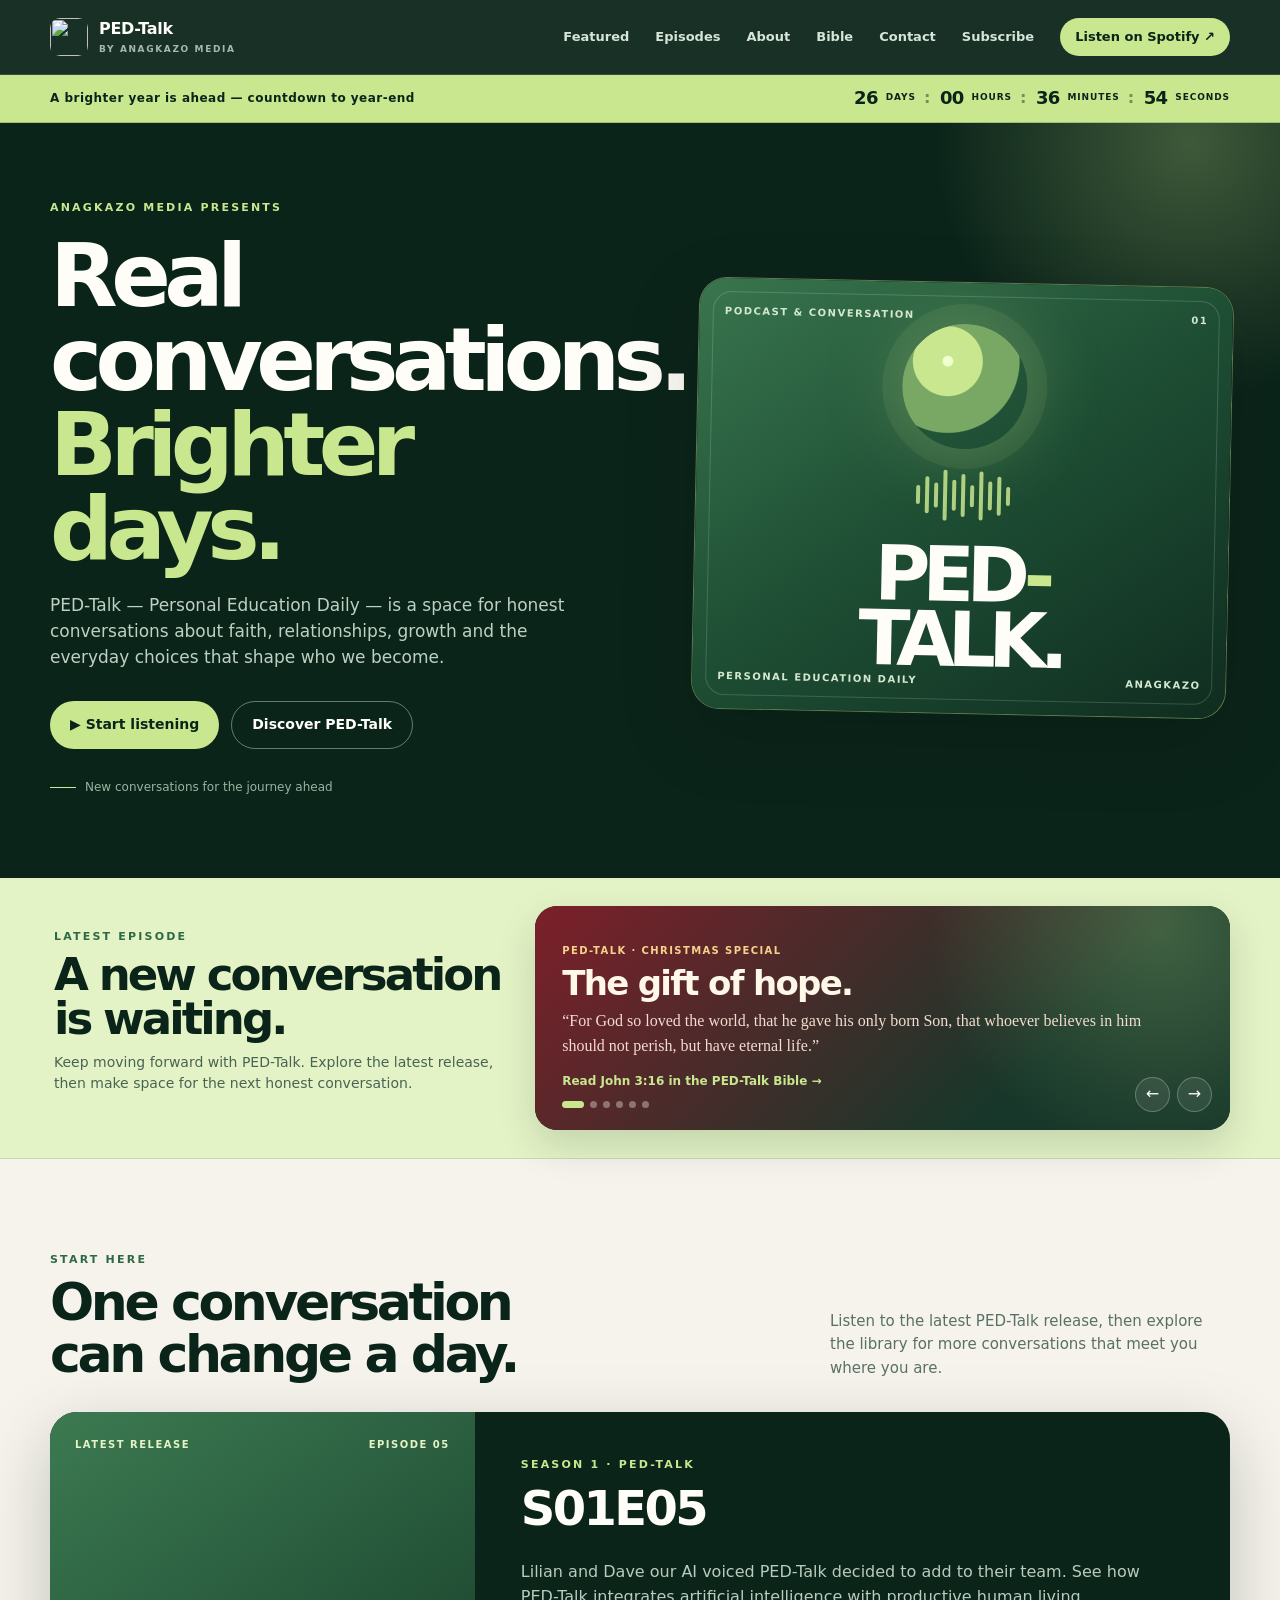
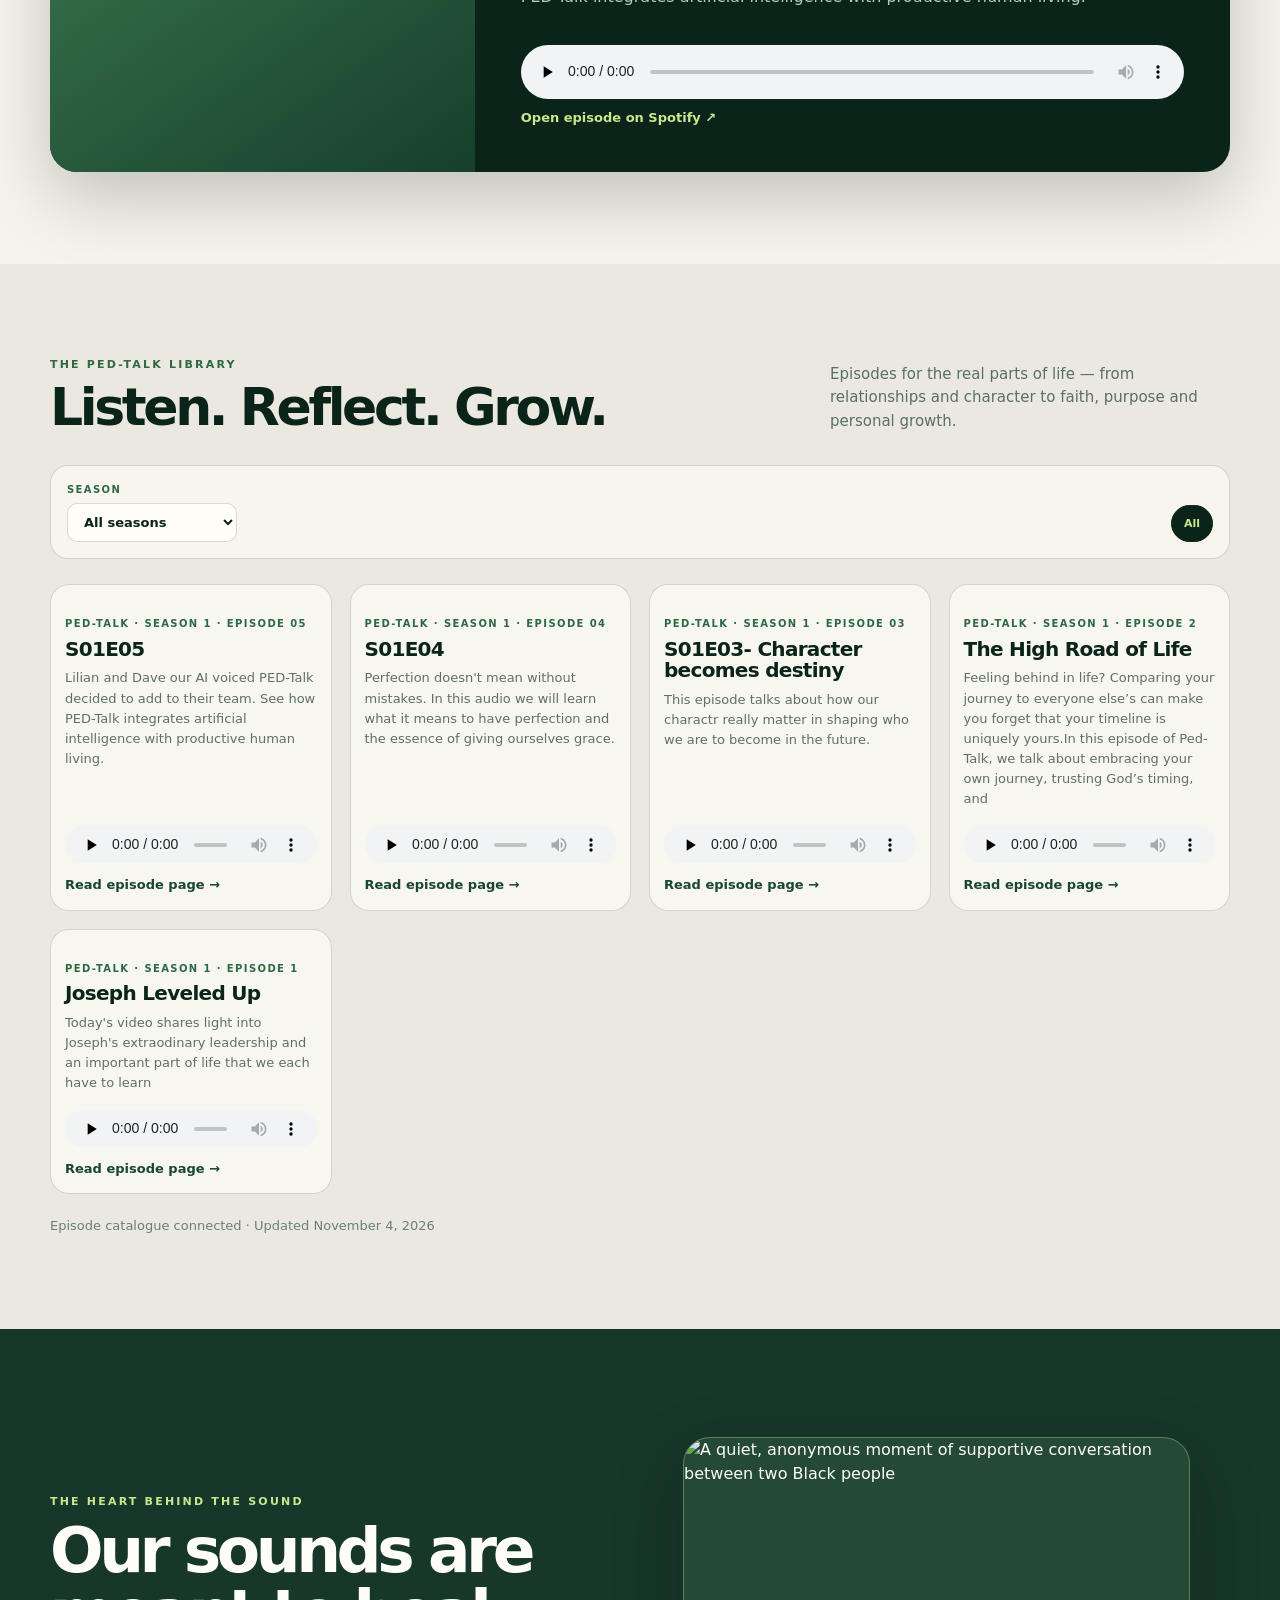
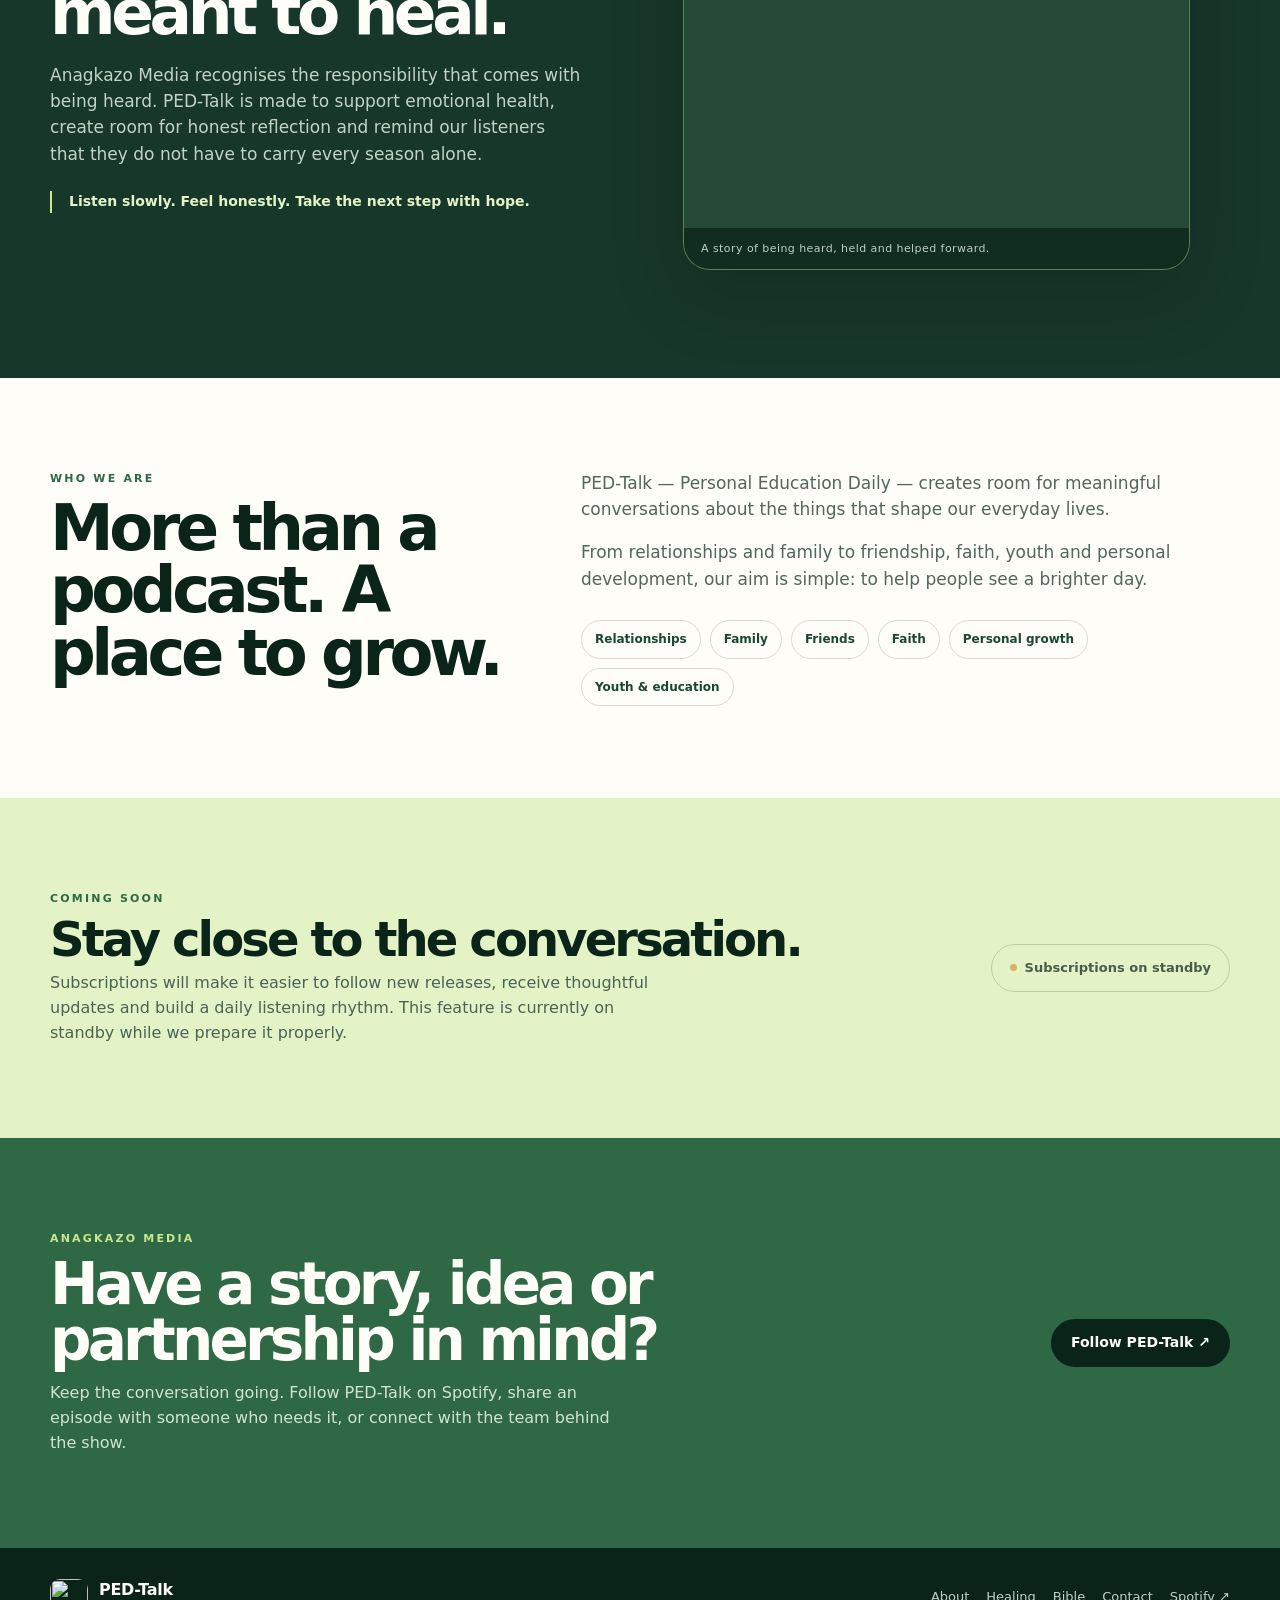
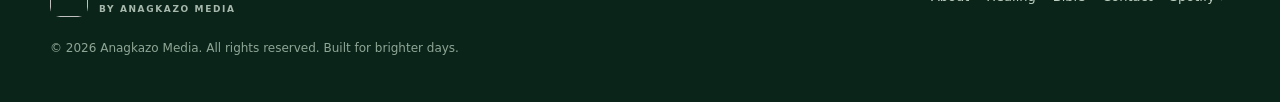
==== commit 6a1a59e9: "Upgrade Bible reader and add dwoop interactions Add mobile-first Bible highlights, saved verse comme" ====
--- a/index.html
+++ b/index.html
@@ -116,10 +116,11 @@
     .hero-story-kicker { color: var(--lime); font-size: 10px; font-weight: 850; letter-spacing: .18em; text-transform: uppercase; }
     .hero-story-copy h3 { max-width: 360px; margin: 9px 0 8px; color: var(--white); font-size: clamp(31px, 4vw, 49px); line-height: .94; letter-spacing: -.065em; }
     .hero-story-copy p { max-width: 380px; margin: 0; color: #c5d7ca; font-size: 13px; }
-    .hero-slide--upcoming { padding: 0; background: #17120f; }
-    .hero-slide--upcoming::before { display: none; }
-    .hero-slide--upcoming::after { display: none; }
-    .hero-upcoming-image { display: block; width: 100%; height: 100%; object-fit: fill; }
+    .hero-slide--upcoming { padding: 33px; background: #17120f url('./assets/up-next-template.jpg') center/cover no-repeat; }
+    .hero-slide--upcoming::after { content: ""; position: absolute; inset: 0; background: linear-gradient(90deg, rgba(12,10,8,.82) 0%, rgba(12,10,8,.24) 48%, rgba(12,10,8,.1) 100%); }
+    .hero-upcoming-list { display: grid; gap: 9px; margin-top: 17px; max-width: 390px; }
+    .hero-upcoming-item { display: flex; align-items: center; gap: 11px; padding: 10px 12px; border: 1px solid rgba(255,255,255,.15); border-radius: 12px; background: rgba(255,255,255,.06); color: #dcebdc; font-size: 12px; }
+    .hero-upcoming-item strong { color: var(--lime); font-size: 10px; letter-spacing: .08em; }
     .hero-slide--world { display: grid; place-items: center; background: #061329 url('./assets/across-every-room-blue.jpg') center/cover no-repeat; }
     .hero-slide--world::after { content: ""; position: absolute; inset: 0; background: linear-gradient(180deg, rgba(3,12,31,.04) 15%, rgba(3,12,31,.18) 45%, rgba(3,12,31,.9) 100%); }
     .hero-slide--world .hero-story-copy { bottom: 31px; text-align: center; }
@@ -142,39 +143,10 @@
     .carousel-slide h3 { max-width: 590px; margin: 0 0 8px; font-size: clamp(23px, 3vw, 34px); line-height: 1.03; letter-spacing: -.05em; }
     .carousel-slide p { max-width: 620px; margin: 0; color: #bfd1c2; font-size: 13px; }
     .carousel-slide a { width: fit-content; margin-top: 14px; color: var(--lime); font-size: 12px; font-weight: 800; }
-    .christmas-slide {
-      position: relative;
-      isolation: isolate;
-      overflow: hidden;
-      background: #f5f0df;
-      color: #30302d;
-    }
-    .hope-landscape {
-      position: absolute;
-      inset: 0;
-      z-index: 0;
-      overflow: hidden;
-      pointer-events: none;
-    }
-    .hope-landscape svg { display: block; width: 100%; height: 100%; }
-    .hope-landscape .drifting-cloud {
-      animation: hopeCloudDrift 42s ease-in-out infinite alternate;
-      transform-origin: center;
-    }
-    .hope-landscape .slow-cloud {
-      animation: hopeCloudDrift 58s ease-in-out infinite alternate-reverse;
-      transform-origin: center;
-    }
-    @keyframes hopeCloudDrift {
-      0% { transform: translateX(-18px) translateY(0); }
-      100% { transform: translateX(24px) translateY(5px); }
-    }
-    .christmas-slide::before { content:""; position:absolute; z-index:1; inset:0; pointer-events:none; background:linear-gradient(90deg,rgba(255,253,242,.96) 0%,rgba(255,253,242,.88) 48%,rgba(255,253,242,.48) 76%,rgba(255,253,242,.12) 100%); }
-    .christmas-slide > :not(.hope-landscape) { position:relative; z-index:2; }
-    .christmas-slide .episode-meta { color:#514b3d; font-weight:850; }
-    .christmas-slide h3 { color:#20231f; text-shadow:0 1px 2px rgba(255,255,255,.95); }
-    .christmas-slide a { color:#294c35; font-weight:850; text-shadow:0 1px 2px rgba(255,255,255,.95); }
-    .christmas-slide p { color:#292d28; font-family:Georgia,serif; font-size:16px; line-height:1.5; text-shadow:0 1px 2px rgba(255,255,255,.95); }
+    .christmas-slide { background: radial-gradient(circle at 90% 10%, rgba(200,231,142,.24), transparent 35%), linear-gradient(135deg, #7d1f2a, #17372a 72%); }
+    .christmas-slide .episode-meta { color: #f7d28b; }
+    .christmas-slide h3 { color: #fff8e9; }
+    .christmas-slide p { color: #f3dcd0; font-family: Georgia, serif; font-size: 16px; }
     .library-toolbar { display: flex; align-items: end; justify-content: space-between; gap: 18px; flex-wrap: wrap; margin: 0 0 25px; padding: 16px; border: 1px solid var(--line-dark); border-radius: 18px; background: rgba(255,253,248,.58); }
     .season-select { display: grid; gap: 6px; min-width: 170px; color: var(--green); font-size: 10px; font-weight: 850; letter-spacing: .14em; text-transform: uppercase; }
     .season-select select { padding: 10px 12px; border: 1px solid var(--line-dark); border-radius: 10px; background: var(--white); color: var(--ink); font: inherit; font-size: 13px; letter-spacing: normal; text-transform: none; }
@@ -189,6 +161,28 @@
     .carousel-dots { position: absolute; left: 27px; bottom: 22px; display: flex; gap: 6px; }
     .carousel-dots button { width: 7px; height: 7px; padding: 0; border: 0; border-radius: 50%; background: rgba(255,255,255,.35); cursor: pointer; }
     .carousel-dots button.active { width: 22px; border-radius: 10px; background: var(--lime); }
+    .hero-slide, .carousel-slide { cursor: zoom-in; -webkit-tap-highlight-color: transparent; transition: filter .25s ease, transform .25s ease; }
+    .hero-slide:active, .carousel-slide:active { filter: brightness(.78); transform: scale(.985); }
+    .dwoop-backdrop { position: fixed; inset: 0; z-index: 120; display: none; place-items: center; padding: 20px; background: rgba(3,12,8,.76); backdrop-filter: blur(18px); overscroll-behavior: contain; }
+    .dwoop-backdrop.open { display: grid; animation: dwoopFade .22s ease both; }
+    .dwoop-card { position: relative; width: min(760px, 100%); max-height: min(88vh, 760px); overflow: hidden; border: 1px solid rgba(255,255,255,.2); border-radius: 28px; background: #102018; color: var(--white); box-shadow: 0 30px 100px rgba(0,0,0,.42); animation: dwoopIn .34s cubic-bezier(.16,.8,.25,1) both; }
+    .dwoop-card::before { content: ""; position: absolute; inset: -40%; pointer-events: none; background: conic-gradient(from 30deg, transparent, rgba(200,231,142,.18), transparent 28%, rgba(75,160,210,.18), transparent 56%); animation: dwoopGlow 8s linear infinite; }
+    .dwoop-content { position: relative; z-index: 1; max-height: min(88vh,760px); overflow: auto; overscroll-behavior: contain; }
+    .dwoop-content .carousel-slide { min-height: 410px; cursor: default; transform: none; }
+    .dwoop-content .carousel-slide a { position: relative; z-index: 4; }
+    .dwoop-content .hero-slide { min-height: 520px; cursor: default; transform: none; }
+    .dwoop-close { position: absolute; z-index: 5; top: 14px; right: 14px; width: 44px; height: 44px; border: 1px solid rgba(255,255,255,.24); border-radius: 50%; background: rgba(5,12,8,.54); color: #fff; font-size: 25px; line-height: 1; cursor: pointer; }
+    .dwoop-close:hover, .dwoop-close:active { background: var(--lime); color: var(--ink); transform: scale(.95); }
+    .dwoop-coming { min-height: 410px; display: grid; place-items: center; padding: 48px 26px; text-align: center; background: linear-gradient(135deg,#0a1e19,#163f32 40%,#102b42 70%,#061329); background-size: 260% 260%; animation: dwoopGradient 7s ease-in-out infinite; }
+    .dwoop-coming .hero-story-kicker { color: var(--lime); }
+    .dwoop-coming h2 { max-width: 550px; margin: 12px auto 10px; font-size: clamp(34px,7vw,68px); line-height: .95; letter-spacing: -.07em; }
+    .dwoop-coming p { max-width: 470px; margin: 0 auto; color: #c9ddd2; }
+    .dwoop-note { margin-top: 22px; color: var(--lime); font-size: 11px; font-weight: 900; letter-spacing: .18em; text-transform: uppercase; }
+    @keyframes dwoopFade { from { opacity: 0; } to { opacity: 1; } }
+    @keyframes dwoopIn { from { opacity: 0; transform: translateY(18px) scale(.9); } to { opacity: 1; transform: translateY(0) scale(1); } }
+    @keyframes dwoopGlow { to { transform: rotate(360deg); } }
+    @keyframes dwoopGradient { 0%,100% { background-position: 0% 50%; } 50% { background-position: 100% 50%; } }
+    @media (prefers-reduced-motion: reduce) { .dwoop-backdrop.open, .dwoop-card, .dwoop-card::before, .dwoop-coming { animation: none; } }
 
     .section { padding: 92px 0; }
     .section-head { display: flex; align-items: end; justify-content: space-between; gap: 25px; margin-bottom: 32px; }
@@ -297,79 +291,9 @@
       .carousel-track { transition: none; }
       .button, .episode { transition: none; }
     }
-
-
-    /* Installed PWA: a dedicated app home, independent of the public website */
-    #pwaApp { display:none; min-height:100vh; background:#f5f3ec; color:#0b241a; }
-    .pwa-app #pwaApp { display:block !important; }
-    .pwa-app > :not(#pwaApp):not(script) { display:none !important; }
-    body.pwa-app { min-height:100vh; background:#f5f3ec !important; overflow-x:hidden; }
-    .pwa-app #pwaApp, .pwa-app #pwaApp * { box-sizing:border-box; }
-    .app-topbar { display:flex; align-items:center; justify-content:space-between; padding:14px 20px; background:#0b241a; color:#c8e78e; font-size:9px; font-weight:850; letter-spacing:.16em; }
-    .app-brand { display:flex; align-items:center; gap:9px; color:#fffdf8; font-size:17px; letter-spacing:-.04em; }
-    .app-brand img { width:34px; height:34px; object-fit:contain; border-radius:9px; }
-    .app-main { max-width:760px; margin:0 auto; padding:18px 16px 100px; }
-    .app-hope { position:relative; min-height:410px; overflow:hidden; display:flex; align-items:flex-end; padding:26px; border-radius:24px; background:#eae5d8; box-shadow:0 16px 40px rgba(11,36,26,.12); isolation:isolate; }
-    .app-hope-art { position:absolute; inset:0; z-index:-2; background-image:linear-gradient(0deg,rgba(255,253,242,.97) 0%,rgba(255,253,242,.82) 43%,rgba(255,253,242,.12) 100%),url('./assets/gift-of-hope-sky.svg'); background-size:cover; background-position:center; }
-    .app-hope::after { content:""; position:absolute; inset:0; z-index:-1; background:linear-gradient(135deg,rgba(255,253,242,.2),transparent 60%); pointer-events:none; }
-    .app-hope-copy { max-width:530px; }
-    .app-kicker { color:#47704f; font-size:9px; font-weight:900; letter-spacing:.17em; text-transform:uppercase; }
-    .app-hope h1 { margin:9px 0 12px; color:#20251f; font-size:clamp(34px,8vw,53px); line-height:.96; letter-spacing:-.07em; }
-    .app-verse { margin:0; color:#30342e; font:17px/1.55 Georgia,serif; text-shadow:0 1px 3px rgba(255,255,255,.9); }
-    .app-reference { margin-top:12px; color:#31583b; font-size:10px; font-weight:900; letter-spacing:.16em; }
-    .app-primary { display:inline-flex; align-items:center; gap:12px; margin-top:17px; padding:12px 17px; border-radius:999px; background:#0b241a; color:#c8e78e; font-size:12px; font-weight:850; }
-    .app-hope-note { margin:11px 0 0; color:#55594e; font-size:10px; }
-    .app-library { padding:30px 1px 12px; }
-    .app-section-heading { display:flex; align-items:end; justify-content:space-between; gap:12px; margin-bottom:16px; }
-    .app-section-heading h2,.app-bible h2 { margin:5px 0 0; font-size:29px; line-height:1; letter-spacing:-.06em; }
-    .app-season-label { color:#6b806f; font-size:9px; font-weight:900; letter-spacing:.12em; }
-    .app-category-row { display:flex; gap:7px; overflow-x:auto; padding:2px 0 14px; scrollbar-width:none; }
-    .app-category-row button { flex:0 0 auto; padding:8px 12px; border:1px solid rgba(11,36,26,.15); border-radius:999px; background:#fffdf8; color:#31583b; font-size:10px; font-weight:850; }
-    .app-category-row button.active { background:#0b241a; border-color:#0b241a; color:#c8e78e; }
-    .app-season-group { margin:10px 0 22px; }
-    .app-season-group h3 { margin:0 0 10px; color:#4b6553; font-size:11px; font-weight:900; letter-spacing:.14em; text-transform:uppercase; }
-    .app-episode-grid { display:grid; grid-template-columns:repeat(2,minmax(0,1fr)); gap:10px; }
-    .app-episode-card { min-width:0; overflow:hidden; padding:9px; border:1px solid rgba(11,36,26,.1); border-radius:16px; background:#fffdf8; box-shadow:0 5px 18px rgba(11,36,26,.045); }
-    .app-episode-card img { display:block; width:100%; aspect-ratio:1.35; object-fit:cover; border-radius:10px; background:#dce6d8; }
-    .app-episode-card .app-episode-meta { margin-top:9px; color:#5b7a60; font-size:8px; font-weight:900; letter-spacing:.1em; text-transform:uppercase; }
-    .app-episode-card h4 { margin:4px 0 7px; font-size:13px; line-height:1.2; letter-spacing:-.025em; }
-    .app-episode-card p { display:-webkit-box; -webkit-line-clamp:2; -webkit-box-orient:vertical; overflow:hidden; min-height:30px; margin:0; color:#68766b; font-size:10px; line-height:1.45; }
-    .app-episode-card audio { width:100%; height:32px; margin-top:8px; }
-    .app-episode-card a { display:inline-block; margin-top:7px; color:#31583b; font-size:10px; font-weight:900; }
-    .app-bible { display:flex; align-items:center; justify-content:space-between; gap:16px; padding:22px; border-radius:20px; background:linear-gradient(135deg,#0b241a,#24563a); color:#fffdf8; }
-    .app-bible .app-kicker { color:#c8e78e; }
-    .app-bible h2 { max-width:380px; font-size:25px; }
-    .app-bible p { max-width:390px; margin:8px 0 0; color:#c7d8c9; font-size:12px; }
-    .app-bible-mark { color:#c8e78e; font-size:48px; opacity:.8; }
-    .app-bottom-nav { position:fixed; z-index:100; left:0; right:0; bottom:0; display:flex; justify-content:space-around; padding:9px 8px calc(9px + env(safe-area-inset-bottom)); border-top:1px solid rgba(11,36,26,.12); background:rgba(255,253,248,.96); backdrop-filter:blur(16px); }
-    .app-bottom-nav a { display:grid; justify-items:center; gap:2px; min-width:70px; color:#738276; font-size:9px; font-weight:850; }
-    .app-bottom-nav a span { font-size:20px; line-height:1.1; }
-    .app-bottom-nav a.active { color:#24563a; }
-    .app-loading { color:#6b806f; font-size:12px; }
-    @media(max-width:420px) { .app-main{padding:12px 12px 95px}.app-hope{min-height:420px;padding:21px}.app-episode-grid{gap:8px}.app-episode-card{padding:7px}.app-episode-card h4{font-size:12px} }
-    @media(prefers-reduced-motion:reduce){.app-hope-art{animation:none}}
-
   </style>
 </head>
 <body>
-  <script>if (window.matchMedia("(display-mode: standalone)").matches || window.navigator.standalone === true || new URLSearchParams(window.location.search).get("app") === "1") document.body.classList.add("pwa-app");</script>
-
-  <div id="pwaApp" aria-label="PED-Talk app">
-    <header class="app-topbar"><a class="app-brand" href="#appHome"><img src="./icons/ped-talk-icon-512.png" alt=""> PED-Talk</a><span>BY ANAGKAZO MEDIA</span></header>
-    <main class="app-main">
-      <section class="app-hope" id="appHome">
-        <div class="app-hope-art" aria-hidden="true"></div>
-        <div class="app-hope-copy"><div class="app-kicker">A moment of hope · Gift of Hope</div><h1>The Gift of Hope</h1><p class="app-verse" id="appHopeVerse">“For God so loved the world, that he gave his only born Son, that whoever believes in him should not perish, but have eternal life.”</p><div class="app-reference" id="appHopeReference">JOHN 3:16</div><a class="app-primary" href="./bible.html#john-3-16">Read in the Bible <span>↗</span></a><p class="app-hope-note">A quiet moment in Scripture, refreshed in future app editions.</p></div>
-      </section>
-      <section class="app-library" id="appLibrary"><div class="app-section-heading"><div><div class="app-kicker">Listen. Reflect. Grow.</div><h2>Your conversations</h2></div><span class="app-season-label">PED-TALK</span></div>
-        <div class="app-category-row" id="appCategories" aria-label="Filter by category"></div>
-        <div id="appSeasonGroups"><p class="app-loading">Your episodes are on their way…</p></div>
-      </section>
-      <section class="app-bible" id="appBible"><div><div class="app-kicker">The Word, within reach</div><h2>Take a moment in the Word.</h2><p>Explore Scripture, choose a book and chapter, and continue reading.</p><a class="app-primary" href="./bible.html">Open PED-Talk Bible <span>↗</span></a></div><div class="app-bible-mark">✦</div></section>
-    </main>
-    <nav class="app-bottom-nav" aria-label="App navigation"><a class="active" href="#appHome"><span>⌂</span>Home</a><a href="#appLibrary"><span>▦</span>Episodes</a><a href="./bible.html"><span>✧</span>Bible</a></nav>
-  </div>
-
   <header>
     <div class="wrap nav">
       <a class="brand" href="#home" aria-label="PED-Talk home"><img src="./icons/ped-talk-icon-512.png" alt=""><span>PED-Talk<small>BY ANAGKAZO MEDIA</small></span></a>
@@ -395,12 +319,12 @@
   <main>
     <section class="hero" id="home">
       <div class="wrap hero-grid">
-        <div><div class="eyebrow">Anagkazo Media presents</div><h1>Real conversations.<br><em>Brighter days.</em></h1><p class="hero-copy">PED-Talk — Personal Education Daily — is a space for honest conversations about faith, relationships, growth and the everyday choices that shape who we become.</p><div class="actions"><a class="button" href="#featured">▶ Start listening</a><a class="button ghost" href="#about">Discover PED-Talk</a></div><div class="hero-note">New conversations for the journey ahead</div><div class="install-prompt" id="installPrompt"><span>Make PED-Talk part of your daily rhythm.</span><a class="button" href="./app/">Open the PED-Talk app</a></div></div>
+        <div><div class="eyebrow">Anagkazo Media presents</div><h1>Real conversations.<br><em>Brighter days.</em></h1><p class="hero-copy">PED-Talk — Personal Education Daily — is a space for honest conversations about faith, relationships, growth and the everyday choices that shape who we become.</p><div class="actions"><a class="button" href="#featured">▶ Start listening</a><a class="button ghost" href="#about">Discover PED-Talk</a></div><div class="hero-note">New conversations for the journey ahead</div><div class="install-prompt" id="installPrompt"><span>Make PED-Talk part of your daily rhythm.</span><button class="button" id="installButton" type="button">Install the app</button></div></div>
         <div class="hero-showcase" id="heroShowcase" aria-label="PED-Talk visual story">
           <div class="hero-track" id="heroTrack">
             <article class="hero-slide hero-slide--podcast"><div class="hero-card-top"><span>Podcast & conversation</span><span>01</span></div><div class="hero-card-center"><div class="orb" aria-hidden="true"></div><div class="hero-wave" aria-hidden="true"><i style="--h:19px"></i><i style="--h:37px"></i><i style="--h:25px"></i><i style="--h:51px"></i><i style="--h:31px"></i><i style="--h:43px"></i><i style="--h:22px"></i><i style="--h:49px"></i><i style="--h:29px"></i><i style="--h:39px"></i><i style="--h:19px"></i></div><h2 class="hero-card-title">PED<span>-</span><br>TALK.</h2></div><div class="hero-card-bottom"><span>Personal education daily</span><span>Anagkazo</span></div></article>
             <article class="hero-slide hero-slide--voice"><div class="hero-story-copy"><div class="hero-story-kicker">02 · Voice of Healing</div><h3>There is power in being heard.</h3><p>Stories, sound and stillness for the moments that need a gentler place to land.</p></div></article>
-            <article class="hero-slide hero-slide--upcoming" aria-label="Upcoming PED-Talk episodes"><img class="hero-upcoming-image" id="heroUpcomingImage" alt="PED-Talk upcoming episodes artwork" src="./assets/up-next-template.jpg"></article>
+            <article class="hero-slide hero-slide--upcoming"><div class="hero-story-copy"><div class="hero-story-kicker">03 · Coming next</div><h3>Upcoming conversations.</h3><div class="hero-upcoming-list" id="heroUpcomingList"><div class="hero-upcoming-item"><strong>SOON</strong><span>New PED-Talk stories are on the way.</span></div></div></div></article>
             <article class="hero-slide hero-slide--world"><div class="hero-story-copy"><div class="hero-story-kicker">04 · Across every room</div><h3>One sound. A world of brighter days.</h3><p>Wherever you are listening from, you are welcome here.</p></div></article>
           </div>
         </div>
@@ -427,55 +351,11 @@
   </main>
 
   <footer><div class="wrap"><div class="footer-row"><a class="brand" href="#home"><img src="./icons/ped-talk-icon-512.png" alt=""><span>PED-Talk<small>BY ANAGKAZO MEDIA</small></span></a><div class="footer-links"><a href="#about">About</a><a href="#healing">Healing</a><a href="./bible.html">Bible</a><a href="#contact">Contact</a><a href="https://open.spotify.com/show/4HGHM4uZb0YqzZa4VoTEIP" target="_blank" rel="noopener">Spotify ↗</a></div></div><p>© <span id="year"></span> Anagkazo Media. All rights reserved. Built for brighter days.</p></div></footer>
+  <div class="dwoop-backdrop" id="dwoopBackdrop" role="dialog" aria-modal="true" aria-labelledby="dwoopTitle" aria-hidden="true"><div class="dwoop-card"><button class="dwoop-close" id="dwoopClose" type="button" aria-label="Close enlarged view">×</button><div class="dwoop-content" id="dwoopContent"></div></div></div>
 
   <script>
     const FEED_URL = "./episodes.json";
-
-    const installedPWA = window.matchMedia("(display-mode: standalone)").matches || window.navigator.standalone === true || new URLSearchParams(window.location.search).get("app") === "1";
-    if (installedPWA) document.body.classList.add("pwa-app");
-    let appActiveCategory = "All";
-    function appCategoryFor(episode) {
-      const text = ((episode.title || "") + " " + cleanDescription(episode.description)).toLowerCase();
-      if (/relationship|marriage|dating|couple|family|partner/.test(text)) return "Relationships";
-      if (/friend|friendship|together|companionship/.test(text)) return "Friendship";
-      if (/love|loving|beloved|compassion/.test(text)) return "Love";
-      return "Leadership";
-    }
-    function renderInstalledApp(episodes) {
-      if (!installedPWA) return;
-      const categories = ["All","Relationships","Friendship","Leadership","Love"];
-      const tabs = document.getElementById("appCategories");
-      tabs.replaceChildren();
-      categories.forEach(category => {
-        const button = document.createElement("button");
-        button.type = "button"; button.textContent = category;
-        button.classList.toggle("active", category === appActiveCategory);
-        button.addEventListener("click", () => { appActiveCategory = category; renderInstalledApp(episodes); });
-        tabs.appendChild(button);
-      });
-      const filtered = episodes.filter(episode => appActiveCategory === "All" || appCategoryFor(episode) === appActiveCategory);
-      const groups = new Map();
-      filtered.forEach(episode => { const season = episode.season || "Season 1"; if (!groups.has(season)) groups.set(season, []); groups.get(season).push(episode); });
-      const host = document.getElementById("appSeasonGroups"); host.replaceChildren();
-      if (!filtered.length) { host.textContent = "No episodes in this category yet."; return; }
-      groups.forEach((items, season) => {
-        const section = document.createElement("section"); section.className = "app-season-group";
-        const heading = document.createElement("h3"); heading.textContent = season; section.appendChild(heading);
-        const grid = document.createElement("div"); grid.className = "app-episode-grid";
-        items.forEach(episode => {
-          const card = document.createElement("article"); card.className = "app-episode-card";
-          if (episode.image) card.appendChild(makeArtwork(episode));
-          const meta = document.createElement("div"); meta.className = "app-episode-meta"; meta.textContent = appCategoryFor(episode); card.appendChild(meta);
-          const title = document.createElement("h4"); title.textContent = episode.title || "PED-Talk episode"; card.appendChild(title);
-          const description = document.createElement("p"); description.textContent = cleanDescription(episode.description); card.appendChild(description);
-          if (episode.audio) card.appendChild(makePlayer(episode));
-          const link = document.createElement("a"); link.href = "episode.html?episode=" + (episode.catalogIndex ?? 0); link.textContent = "Episode details →"; card.appendChild(link);
-          grid.appendChild(card);
-        });
-        section.appendChild(grid); host.appendChild(section);
-      });
-    }
-
+    let deferredInstallPrompt;
     let carouselIndex = 0;
     let carouselTimer;
     let carouselEpisodes = [];
@@ -487,6 +367,10 @@
     const carouselDots = document.getElementById("carouselDots");
     const heroShowcase = document.getElementById("heroShowcase");
     const heroTrack = document.getElementById("heroTrack");
+    const dwoopBackdrop = document.getElementById("dwoopBackdrop");
+    const dwoopContent = document.getElementById("dwoopContent");
+    let dwoopSource = null;
+    let dwoopWasLocked = false;
     let heroIndex = 0; let heroTimer; let heroTouchStartX = 0;
 
     function updateHeroStory() { heroTrack.style.transform = `translateX(-${heroIndex * 100}%)`; }
@@ -495,6 +379,39 @@
     heroShowcase.addEventListener("mouseenter", () => clearInterval(heroTimer)); heroShowcase.addEventListener("mouseleave", startHeroStory); heroShowcase.addEventListener("focusin", () => clearInterval(heroTimer)); heroShowcase.addEventListener("focusout", startHeroStory);
     heroShowcase.addEventListener("touchstart", event => { heroTouchStartX = event.changedTouches[0].screenX; clearInterval(heroTimer); }, { passive: true });
     heroShowcase.addEventListener("touchend", event => { const distance = event.changedTouches[0].screenX - heroTouchStartX; if (Math.abs(distance) > 45) goToHeroStory(heroIndex + (distance < 0 ? 1 : -1)); else startHeroStory(); }, { passive: true });
+    function openDwoop(source) {
+      if (!source) return;
+      dwoopSource = source;
+      const isUpcoming = source.classList.contains("hero-slide--upcoming");
+      const isChristmas = source.classList.contains("christmas-slide");
+      if (isUpcoming) {
+        dwoopContent.innerHTML = '<div class="dwoop-coming"><div><div class="hero-story-kicker">03 · Coming next</div><h2>New conversations are on the way.</h2><p>The next PED-Talk stories are being prepared with care. Stay close for the next honest conversation.</p><div class="dwoop-note">Coming soon · Stay tuned</div></div></div>';
+      } else {
+        const clone = source.cloneNode(true);
+        clone.removeAttribute("id");
+        clone.querySelectorAll("[id]").forEach(node => node.removeAttribute("id"));
+        dwoopContent.replaceChildren(clone);
+        dwoopContent.classList.toggle("no-scroll", isChristmas);
+      }
+      dwoopBackdrop.classList.add("open");
+      dwoopBackdrop.setAttribute("aria-hidden", "false");
+      dwoopWasLocked = document.body.style.overflow === "hidden";
+      document.body.style.overflow = "hidden";
+      document.getElementById("dwoopClose").focus({ preventScroll: true });
+      clearInterval(heroTimer); clearInterval(carouselTimer);
+    }
+    function closeDwoop() {
+      dwoopBackdrop.classList.remove("open");
+      dwoopBackdrop.setAttribute("aria-hidden", "true");
+      dwoopContent.replaceChildren();
+      document.body.style.overflow = dwoopWasLocked ? "hidden" : "";
+      if (dwoopSource?.closest("#heroShowcase")) startHeroStory(); else startCarousel();
+      dwoopSource = null;
+    }
+    document.getElementById("dwoopClose").addEventListener("click", closeDwoop);
+    dwoopBackdrop.addEventListener("click", event => { if (event.target === dwoopBackdrop) closeDwoop(); });
+    document.addEventListener("keydown", event => { if (event.key === "Escape" && dwoopBackdrop.classList.contains("open")) closeDwoop(); });
+    heroShowcase.addEventListener("click", event => { const slide = event.target.closest(".hero-slide"); if (!slide || event.target.closest(".dwoop-content")) return; openDwoop(slide); });
     updateHeroStory(); startHeroStory();
 
     function cleanDescription(value) { const el = document.createElement("div"); el.innerHTML = value || ""; return (el.textContent || "").trim(); }
@@ -513,38 +430,6 @@
       slides.forEach((item, index) => {
         const slide = document.createElement("article"); slide.className = `carousel-slide${item.christmas ? " christmas-slide" : ""}`; slide.setAttribute("aria-roledescription", "slide"); slide.setAttribute("aria-label", `${index + 1} of ${slides.length}`);
         if (item.christmas) {
-          const landscape = document.createElement("div");
-          landscape.className = "hope-landscape";
-          landscape.setAttribute("aria-hidden", "true");
-          landscape.innerHTML = `<svg viewBox="0 0 1200 440" preserveAspectRatio="xMidYMid slice" xmlns="http://www.w3.org/2000/svg">
-<defs>
- <linearGradient id="hopeSky" x1="0" y1="0" x2="0" y2="1"><stop stop-color="#fffdf4"/><stop offset=".55" stop-color="#f6f1e4"/><stop offset="1" stop-color="#e9e5d9"/></linearGradient>
- <radialGradient id="hopeLight"><stop stop-color="#fff9e5" stop-opacity=".9"/><stop offset="1" stop-color="#fff9e5" stop-opacity="0"/></radialGradient>
- <linearGradient id="farMountains" x1="0" y1="0" x2="0" y2="1"><stop stop-color="#b9b8ad"/><stop offset="1" stop-color="#d5d1c4"/></linearGradient>
- <linearGradient id="middleMountains" x1="0" y1="0" x2="0" y2="1"><stop stop-color="#858981"/><stop offset="1" stop-color="#b0aea1"/></linearGradient>
- <linearGradient id="nearMountains" x1="0" y1="0" x2="0" y2="1"><stop stop-color="#515a54"/><stop offset="1" stop-color="#77796f"/></linearGradient>
- <filter id="paperTexture"><feTurbulence type="fractalNoise" baseFrequency=".72" numOctaves="3" seed="17"/><feColorMatrix type="saturate" values="0"/><feComponentTransfer><feFuncA type="table" tableValues="0 .12"/></feComponentTransfer></filter>
- <filter id="softWash"><feGaussianBlur stdDeviation="12"/></filter>
- <filter id="valleyMist"><feGaussianBlur stdDeviation="17"/></filter>
-</defs>
-<rect width="1200" height="440" fill="url(#hopeSky)"/>
-<ellipse cx="620" cy="125" rx="490" ry="220" fill="url(#hopeLight)"/>
-<g fill="#fffdf6" opacity=".48" filter="url(#softWash)"><path d="M-40 150 Q150 85 330 142 T690 132 T1240 115 L1240 205 Q1000 175 820 198 T430 190 T-40 210Z"/></g>
-<!-- distant, softly washed ridges -->
-<path d="M0 292 L115 220 195 252 315 168 405 245 520 112 635 238 735 165 830 250 960 181 1050 246 1140 190 1200 226 V440 H0Z" fill="url(#farMountains)" opacity=".82"/>
-<path d="M0 308 Q180 260 330 292 T650 278 T950 286 T1200 270 V440 H0Z" fill="#d8d4c8" opacity=".45" filter="url(#softWash)"/>
-<!-- central high massif and overlapping shoulders -->
-<path d="M0 345 L130 270 230 310 350 205 450 292 585 92 700 270 795 190 900 294 1025 205 1120 280 1200 238 V440 H0Z" fill="url(#middleMountains)"/>
-<path d="M350 205 L450 292 415 270 386 235Z M585 92 L700 270 655 230 620 157 585 92 552 164Z M795 190 L900 294 858 260 825 220Z M1025 205 L1120 280 1080 254 1050 224Z" fill="#eeeade" opacity=".72"/>
-<!-- darker foreground ridge, irregular rather than repeated peaks -->
-<path d="M0 390 L115 325 205 360 330 275 425 355 555 238 675 354 790 275 900 365 1035 280 1135 350 1200 320 V440 H0Z" fill="url(#nearMountains)"/>
-<path d="M330 275 L425 355 390 330 360 299Z M555 238 L675 354 630 322 595 278Z M790 275 L900 365 858 334 820 299Z M1035 280 L1135 350 1090 326 1060 300Z" fill="#e8e4d8" opacity=".55"/>
-<!-- mist in the valleys -->
-<g fill="none" stroke="#f8f5eb" stroke-linecap="round" filter="url(#valleyMist)" opacity=".72"><path d="M-20 325 Q180 285 340 322 T660 315 T980 320 T1230 300" stroke-width="24"/><path d="M80 365 Q260 334 440 365 T800 355 T1190 350" stroke-width="18"/></g>
-<g fill="none" stroke="#f5f1e6" stroke-width="2.5" opacity=".28"><path d="M115 325 L155 300 190 318 M350 205 L390 248 430 278 M585 92 L620 157 660 224 M795 190 L835 238 875 270 M1035 280 L1070 309 1100 328"/></g>
-<rect width="1200" height="440" filter="url(#paperTexture)" opacity=".48"/>
-</svg>`;;
-          slide.appendChild(landscape);
           const meta = document.createElement("div"); meta.className = "episode-meta"; meta.textContent = "PED-TALK · CHRISTMAS SPECIAL"; slide.appendChild(meta);
           const title = document.createElement("h3"); title.textContent = "The gift of hope."; slide.appendChild(title);
           const verse = document.createElement("p"); verse.textContent = '“For God so loved the world, that he gave his only born Son, that whoever believes in him should not perish, but have eternal life.”'; slide.appendChild(verse);
@@ -561,13 +446,14 @@
     }
     function updateCarousel() { carouselTrack.style.transform = `translateX(-${carouselIndex * 100}%)`; [...carouselDots.children].forEach((dot, index) => { dot.classList.toggle("active", index === carouselIndex); dot.setAttribute("aria-current", index === carouselIndex ? "true" : "false"); }); }
     function goToSlide(index) { if (!carouselEpisodes.length) return; carouselIndex = (index + carouselEpisodes.length) % carouselEpisodes.length; updateCarousel(); startCarousel(); }
-    function startCarousel() { clearTimeout(carouselTimer); if (carouselEpisodes.length > 1) { const delay = carouselEpisodes[carouselIndex]?.christmas ? 15000 : 5000; carouselTimer = setTimeout(() => goToSlide(carouselIndex + 1), delay); } }
+    function startCarousel() { clearInterval(carouselTimer); if (carouselEpisodes.length > 1 && !window.matchMedia("(prefers-reduced-motion: reduce)").matches) carouselTimer = setInterval(() => goToSlide(carouselIndex + 1), 5500); }
     document.getElementById("carouselPrev").addEventListener("click", () => goToSlide(carouselIndex - 1));
     document.getElementById("carouselNext").addEventListener("click", () => goToSlide(carouselIndex + 1));
-    document.addEventListener("visibilitychange", () => { if (!document.hidden) startCarousel(); });
-    carousel.addEventListener("touchstart", event => { touchStartX = event.changedTouches[0].screenX; clearTimeout(carouselTimer); }, { passive: true });
+    carousel.addEventListener("mouseenter", () => clearInterval(carouselTimer)); carousel.addEventListener("mouseleave", startCarousel); carousel.addEventListener("focusin", () => clearInterval(carouselTimer)); carousel.addEventListener("focusout", startCarousel);
+    carousel.addEventListener("touchstart", event => { touchStartX = event.changedTouches[0].screenX; clearInterval(carouselTimer); }, { passive: true });
     carousel.addEventListener("touchend", event => { const distance = event.changedTouches[0].screenX - touchStartX; if (Math.abs(distance) > 45) goToSlide(carouselIndex + (distance < 0 ? 1 : -1)); else startCarousel(); }, { passive: true });
     carousel.addEventListener("keydown", event => { if (event.key === "ArrowLeft") goToSlide(carouselIndex - 1); if (event.key === "ArrowRight") goToSlide(carouselIndex + 1); });
+    carousel.addEventListener("click", event => { const slide = event.target.closest(".carousel-slide"); if (!slide) return; event.preventDefault(); openDwoop(slide); });
 
     function updateCountdown() {
       const now = new Date();
@@ -587,81 +473,16 @@
       const categories = [...new Set(episodes.flatMap(e => e.categories || []))].sort(); const filters = document.getElementById("categoryFilters"); filters.innerHTML = ['All', ...categories].map(category => `<button class="category-filter${category === "All" ? " active" : ""}" type="button" data-category="${category === "All" ? "all" : category}">${category}</button>`).join(""); filters.querySelectorAll("button").forEach(button => button.addEventListener("click", () => { activeCategory = button.dataset.category; filters.querySelectorAll("button").forEach(item => item.classList.toggle("active", item === button)); applyEpisodeFilters(); })); seasonFilter.addEventListener("change", applyEpisodeFilters);
     }
     function applyEpisodeFilters() { const season = document.getElementById("seasonFilter").value; const filtered = allEpisodes.filter(episode => (season === "all" || (episode.season || "Season 1") === season) && (activeCategory === "all" || (episode.categories || []).includes(activeCategory))); displayEpisodes(filtered); }
-    function renderHeroUpcoming(upcoming) {
-      const output = document.getElementById("heroUpcomingImage");
-      if (!output) return;
-      const template = new Image();
-      template.onload = () => {
-        const canvas = document.createElement("canvas");
-        canvas.width = 1024;
-        canvas.height = 1024;
-        const ctx = canvas.getContext("2d");
-        ctx.drawImage(template, 0, 0, 1024, 1024);
-        const rows = (upcoming || []).slice(0, 5);
-        const rowY = [379, 466, 553, 640, 727];
-        const roundedRect = (x, y, w, h, r) => {
-          ctx.beginPath();
-          ctx.moveTo(x + r, y);
-          ctx.lineTo(x + w - r, y);
-          ctx.quadraticCurveTo(x + w, y, x + w, y + r);
-          ctx.lineTo(x + w, y + h - r);
-          ctx.quadraticCurveTo(x + w, y + h, x + w - r, y + h);
-          ctx.lineTo(x + r, y + h);
-          ctx.quadraticCurveTo(x, y + h, x, y + h - r);
-          ctx.lineTo(x, y + r);
-          ctx.quadraticCurveTo(x, y, x + r, y);
-          ctx.closePath();
-        };
-        rows.forEach((episode, index) => {
-          const y = rowY[index];
-          const number = Number(episode.number);
-          const title = String(episode.title || "UPCOMING EPISODE").toUpperCase();
-          // Keep the original row footprint, but inset the visible tile to create a clearer gap.
-          roundedRect(240, y, 544, 73, 37);
-          ctx.fillStyle = "#17120f";
-          ctx.fill();
-          const tileY = y + 4;
-          const tileHeight = 65;
-          roundedRect(240, tileY, 544, tileHeight, 33);
-          ctx.fillStyle = "#211a15";
-          ctx.fill();
-          ctx.lineWidth = 2;
-          ctx.strokeStyle = "#e9dfce";
-          ctx.stroke();
-          ctx.save();
-          roundedRect(240, tileY, 143, tileHeight, 32);
-          ctx.clip();
-          ctx.fillStyle = "#b8e64f";
-          ctx.fillRect(240, tileY, 143, tileHeight);
-          ctx.restore();
-          ctx.fillStyle = "#10130c";
-          ctx.font = "900 27px Arial, sans-serif";
-          ctx.textAlign = "center";
-          ctx.textBaseline = "middle";
-          ctx.fillText("EP " + String(number).padStart(2, "0"), 311, tileY + tileHeight / 2);
-          ctx.fillStyle = "#fff1dc";
-          ctx.textAlign = "left";
-          let fontSize = 25;
-          ctx.font = "900 " + fontSize + "px Arial, sans-serif";
-          while (ctx.measureText(title).width > 335 && fontSize > 15) {
-            fontSize -= 1;
-            ctx.font = "900 " + fontSize + "px Arial, sans-serif";
-          }
-          ctx.fillText(title, 414, tileY + tileHeight / 2);
-        });
-        output.src = canvas.toDataURL("image/jpeg", 0.94);
-        output.alt = "PED-Talk upcoming episodes: " + rows.map(e => "Episode " + e.number + ", " + e.title).join("; ");
-      };
-      template.onerror = () => { output.alt = "PED-Talk upcoming episodes artwork"; };
-      template.src = "./assets/up-next-template.jpg";
-    }
+    function renderHeroUpcoming(episodes) { const list = document.getElementById("heroUpcomingList"); if (!list || !episodes.length) return; list.replaceChildren(); episodes.slice(0, 3).forEach((episode, index) => { const item = document.createElement("div"); item.className = "hero-upcoming-item"; const number = document.createElement("strong"); number.textContent = episode.title?.match(/S\d+E\d+/i)?.[0] || `NEXT ${index + 1}`; const title = document.createElement("span"); title.textContent = episode.title || "PED-Talk conversation"; item.append(number, title); list.appendChild(item); }); }
     function displayEpisodes(episodes) {
       container.replaceChildren(); if (!episodes.length) { container.innerHTML = '<p class="status">No episodes match this season and category yet.</p>'; return; }
       episodes.forEach((episode, index) => { const card = document.createElement("article"); card.className = "episode"; if (episode.image) card.appendChild(makeArtwork(episode)); const label = document.createElement("div"); label.className = "episode-meta"; label.textContent = `PED-TALK · ${episode.season || "Season 1"} · ${episodeNumber(episode, index, episodes.length)}`; card.appendChild(label); const title = document.createElement("h3"); title.textContent = episode.title || "PED-Talk Episode"; card.appendChild(title); const description = document.createElement("p"); description.textContent = cleanDescription(episode.description).slice(0, 220); card.appendChild(description); if (episode.categories?.length) { const tags = document.createElement("div"); tags.className = "episode-tags"; episode.categories.forEach(category => { const tag = document.createElement("span"); tag.className = "episode-tag"; tag.textContent = category; tags.appendChild(tag); }); card.appendChild(tags); } if (episode.audio) card.appendChild(makePlayer(episode)); if (episode.link) { const link = document.createElement("a"); link.className = "text-link"; link.href = `episode.html?episode=${episode.catalogIndex ?? index}`; link.textContent = "Read episode page →"; card.appendChild(link); } container.appendChild(card); });
       const first = allEpisodes[0]; featured.replaceChildren(); const artwork = document.createElement("div"); artwork.className = "feature-art"; const artworkLabel = document.createElement("div"); artworkLabel.className = "feature-art-label"; artworkLabel.innerHTML = `<span>Latest release</span><span>${episodeNumber(first, 0, allEpisodes.length)}</span>`; artwork.appendChild(artworkLabel); if (first.image) artwork.appendChild(makeArtwork(first)); featured.appendChild(artwork);
       const details = document.createElement("div"); details.className = "feature-info"; const tag = document.createElement("div"); tag.className = "eyebrow"; tag.textContent = `${first.season || "Season 1"} · ${first.categories?.join(" · ") || "PED-Talk"}`; details.appendChild(tag); const title = document.createElement("h3"); title.textContent = first.title || "Latest PED-Talk Episode"; details.appendChild(title); const description = document.createElement("p"); description.textContent = cleanDescription(first.description); details.appendChild(description); if (first.audio) details.appendChild(makePlayer(first)); if (first.link) { const link = document.createElement("a"); link.className = "text-link"; link.href = first.link; link.target = "_blank"; link.rel = "noopener"; link.textContent = "Open episode on Spotify ↗"; details.appendChild(link); } featured.appendChild(details);
     }
-    async function loadEpisodes() { try { const response = await fetch(FEED_URL + '?v=' + Date.now()); if (!response.ok) throw new Error('Catalogue unavailable'); const data = await response.json(); allEpisodes = (data.episodes || []).map((episode, index) => ({ ...episode, catalogIndex: index })); let upcoming = { episodes: [] }; try { const nextResponse = await fetch('./upcoming.json?v=' + Date.now()); if (nextResponse.ok) upcoming = await nextResponse.json(); } catch (upcomingError) { console.warn('Upcoming schedule unavailable', upcomingError); } renderHeroUpcoming(upcoming.episodes || []); renderLibraryFilters(allEpisodes); displayEpisodes(allEpisodes); renderCarousel(allEpisodes); renderInstalledApp(allEpisodes); document.getElementById('updateStatus').textContent = 'Episode catalogue connected · Updated ' + new Date(data.updated).toLocaleDateString(undefined, { day: 'numeric', month: 'long', year: 'numeric' }); } catch (error) { container.textContent = 'We could not load episodes right now. Please try again later.'; featured.textContent = 'Featured episode unavailable.'; console.error(error); } }
+    async function loadEpisodes() { try { const response = await fetch(`${FEED_URL}?v=${Date.now()}`); if (!response.ok) throw new Error("Catalogue unavailable"); const data = await response.json(); allEpisodes = (data.episodes || []).map((episode, index) => ({ ...episode, catalogIndex: index })); renderHeroUpcoming(allEpisodes); renderLibraryFilters(allEpisodes); displayEpisodes(allEpisodes); renderCarousel(allEpisodes); document.getElementById("updateStatus").textContent = `Episode catalogue connected · Updated ${new Date(data.updated).toLocaleDateString(undefined, { day: "numeric", month: "long", year: "numeric" })}`; } catch (error) { container.textContent = "We couldn't load episodes right now. Please try again later."; featured.textContent = "Featured episode unavailable."; console.error(error); } }
+    window.addEventListener("beforeinstallprompt", event => { event.preventDefault(); deferredInstallPrompt = event; document.getElementById("installPrompt").classList.add("visible"); });
+    document.getElementById("installButton").addEventListener("click", async () => { if (!deferredInstallPrompt) return; deferredInstallPrompt.prompt(); await deferredInstallPrompt.userChoice; deferredInstallPrompt = null; document.getElementById("installPrompt").classList.remove("visible"); });
     const menuBtn = document.getElementById("menuBtn"); const navLinks = document.getElementById("navLinks"); menuBtn.addEventListener("click", () => { const isOpen = navLinks.classList.toggle("open"); menuBtn.textContent = isOpen ? "✕" : "☰"; menuBtn.setAttribute("aria-expanded", String(isOpen)); menuBtn.setAttribute("aria-label", isOpen ? "Close menu" : "Open menu"); }); navLinks.querySelectorAll("a").forEach(link => link.addEventListener("click", () => { navLinks.classList.remove("open"); menuBtn.textContent = "☰"; menuBtn.setAttribute("aria-expanded", "false"); menuBtn.setAttribute("aria-label", "Open menu"); }));
     document.getElementById("year").textContent = new Date().getFullYear(); updateCountdown(); setInterval(updateCountdown, 1000); loadEpisodes();
   </script>
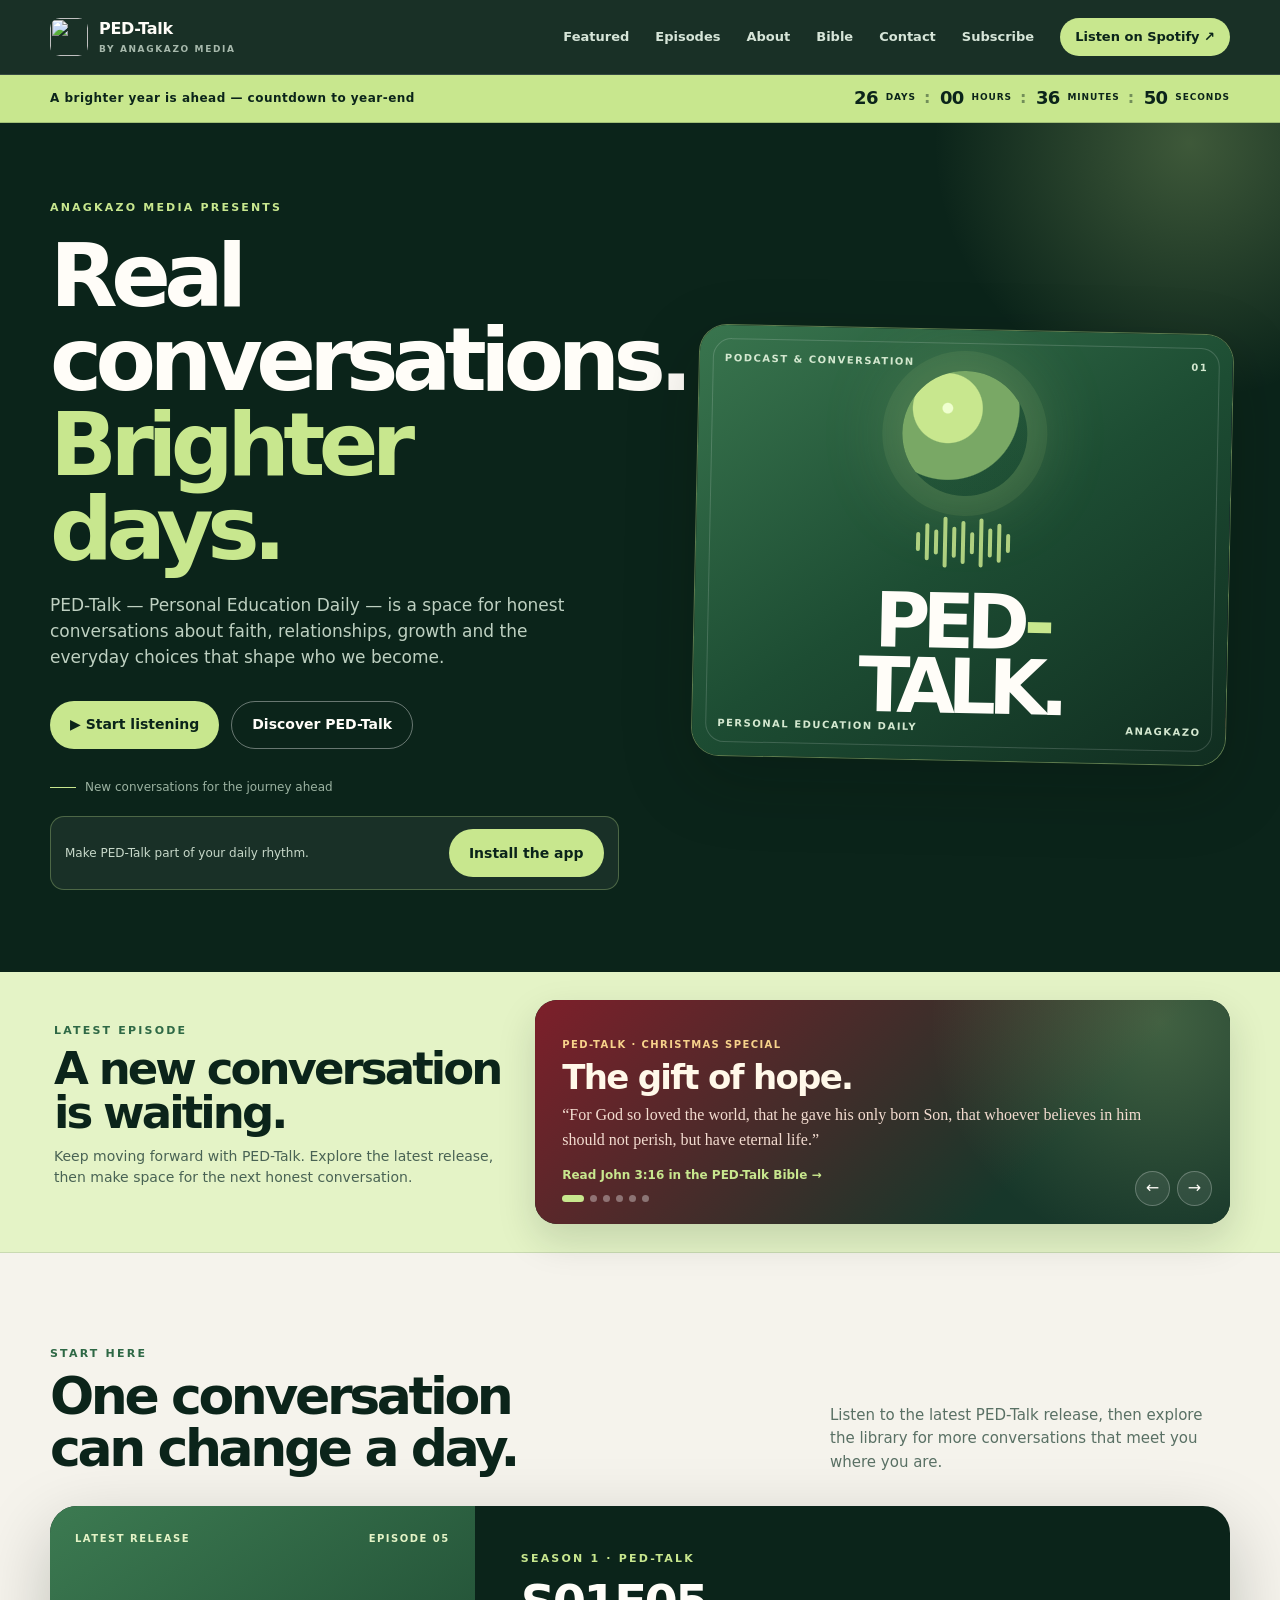
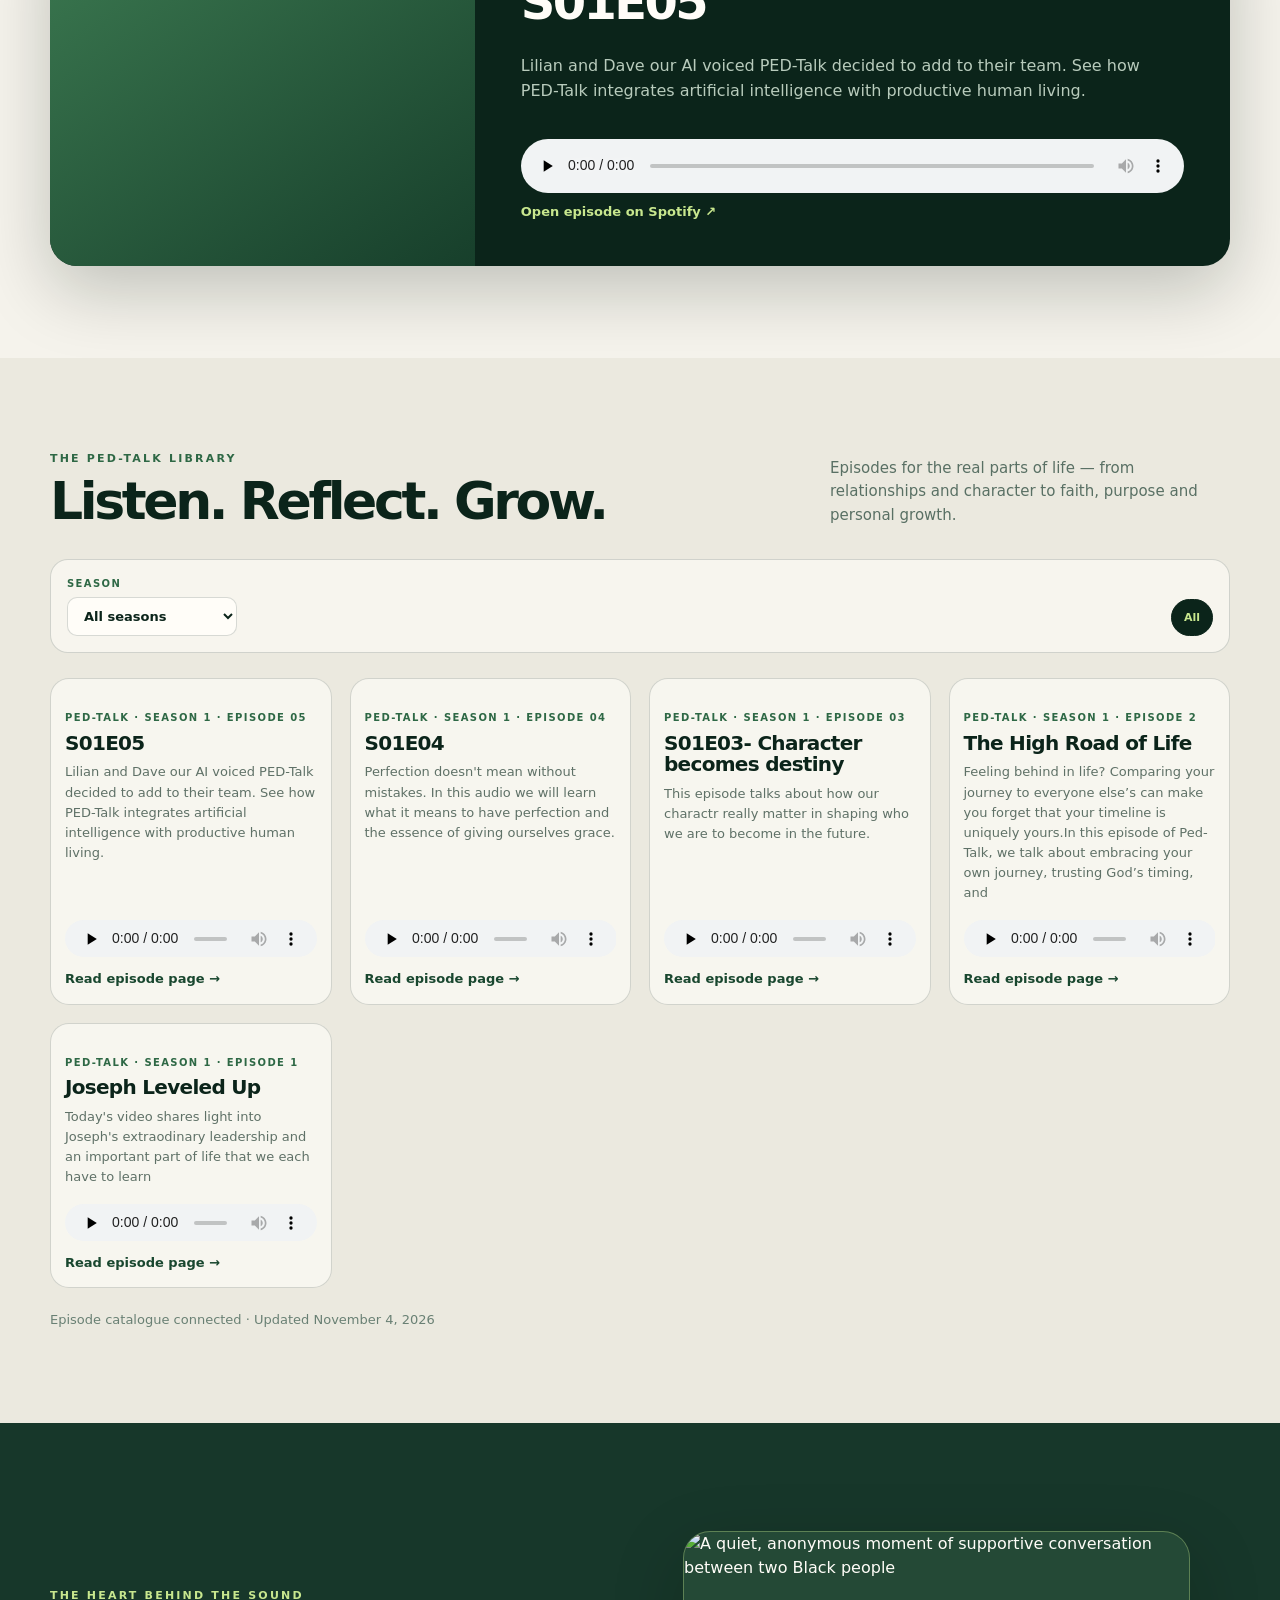
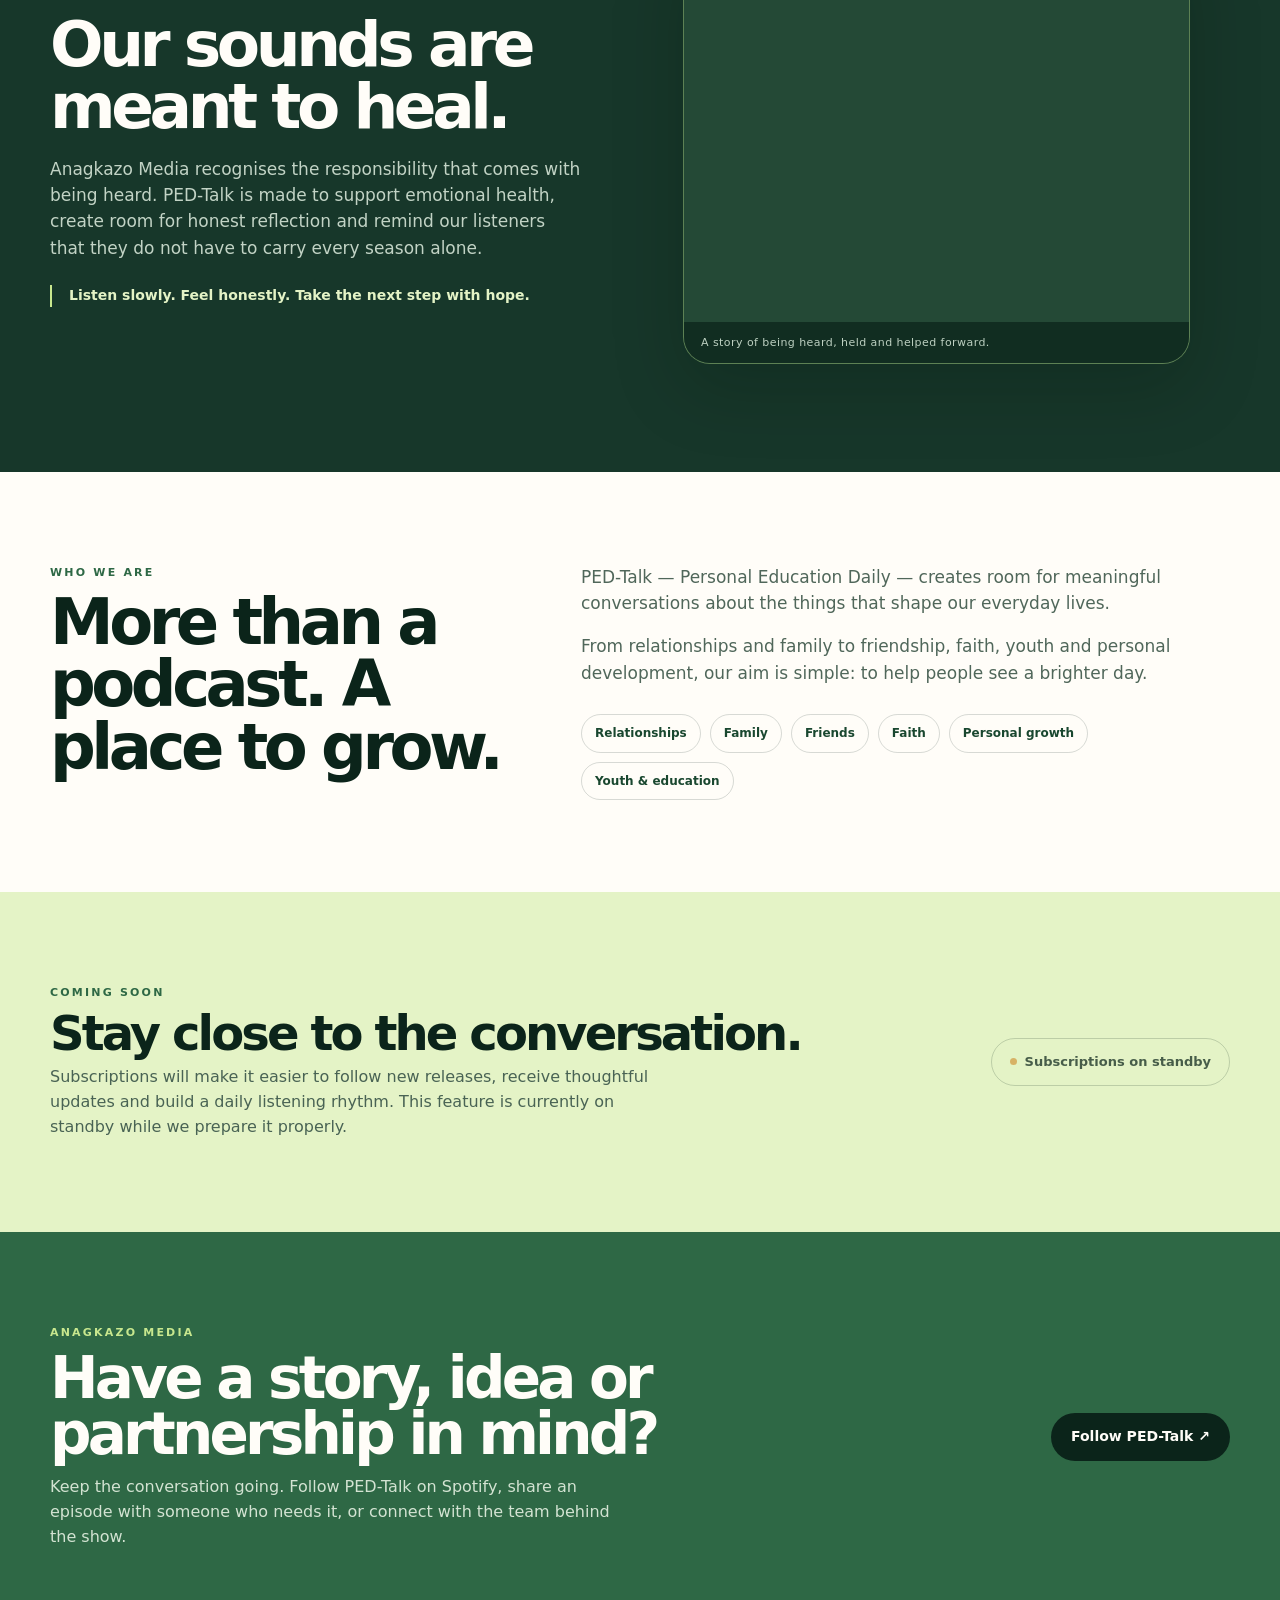
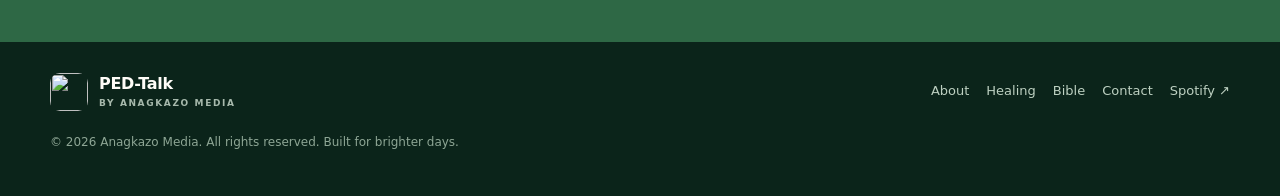
==== commit 31e1e105: "Route website install CTA to the developed PED-Talk app" ====
--- a/index.html
+++ b/index.html
@@ -319,7 +319,7 @@
   <main>
     <section class="hero" id="home">
       <div class="wrap hero-grid">
-        <div><div class="eyebrow">Anagkazo Media presents</div><h1>Real conversations.<br><em>Brighter days.</em></h1><p class="hero-copy">PED-Talk — Personal Education Daily — is a space for honest conversations about faith, relationships, growth and the everyday choices that shape who we become.</p><div class="actions"><a class="button" href="#featured">▶ Start listening</a><a class="button ghost" href="#about">Discover PED-Talk</a></div><div class="hero-note">New conversations for the journey ahead</div><div class="install-prompt" id="installPrompt"><span>Make PED-Talk part of your daily rhythm.</span><button class="button" id="installButton" type="button">Install the app</button></div></div>
+        <div><div class="eyebrow">Anagkazo Media presents</div><h1>Real conversations.<br><em>Brighter days.</em></h1><p class="hero-copy">PED-Talk — Personal Education Daily — is a space for honest conversations about faith, relationships, growth and the everyday choices that shape who we become.</p><div class="actions"><a class="button" href="#featured">▶ Start listening</a><a class="button ghost" href="#about">Discover PED-Talk</a></div><div class="hero-note">New conversations for the journey ahead</div><div class="install-prompt visible" id="installPrompt"><span>Make PED-Talk part of your daily rhythm.</span><a class="button" id="installButton" href="./app/">Install the app</a></div></div>
         <div class="hero-showcase" id="heroShowcase" aria-label="PED-Talk visual story">
           <div class="hero-track" id="heroTrack">
             <article class="hero-slide hero-slide--podcast"><div class="hero-card-top"><span>Podcast & conversation</span><span>01</span></div><div class="hero-card-center"><div class="orb" aria-hidden="true"></div><div class="hero-wave" aria-hidden="true"><i style="--h:19px"></i><i style="--h:37px"></i><i style="--h:25px"></i><i style="--h:51px"></i><i style="--h:31px"></i><i style="--h:43px"></i><i style="--h:22px"></i><i style="--h:49px"></i><i style="--h:29px"></i><i style="--h:39px"></i><i style="--h:19px"></i></div><h2 class="hero-card-title">PED<span>-</span><br>TALK.</h2></div><div class="hero-card-bottom"><span>Personal education daily</span><span>Anagkazo</span></div></article>
@@ -355,7 +355,6 @@
 
   <script>
     const FEED_URL = "./episodes.json";
-    let deferredInstallPrompt;
     let carouselIndex = 0;
     let carouselTimer;
     let carouselEpisodes = [];
@@ -481,8 +480,6 @@
       const details = document.createElement("div"); details.className = "feature-info"; const tag = document.createElement("div"); tag.className = "eyebrow"; tag.textContent = `${first.season || "Season 1"} · ${first.categories?.join(" · ") || "PED-Talk"}`; details.appendChild(tag); const title = document.createElement("h3"); title.textContent = first.title || "Latest PED-Talk Episode"; details.appendChild(title); const description = document.createElement("p"); description.textContent = cleanDescription(first.description); details.appendChild(description); if (first.audio) details.appendChild(makePlayer(first)); if (first.link) { const link = document.createElement("a"); link.className = "text-link"; link.href = first.link; link.target = "_blank"; link.rel = "noopener"; link.textContent = "Open episode on Spotify ↗"; details.appendChild(link); } featured.appendChild(details);
     }
     async function loadEpisodes() { try { const response = await fetch(`${FEED_URL}?v=${Date.now()}`); if (!response.ok) throw new Error("Catalogue unavailable"); const data = await response.json(); allEpisodes = (data.episodes || []).map((episode, index) => ({ ...episode, catalogIndex: index })); renderHeroUpcoming(allEpisodes); renderLibraryFilters(allEpisodes); displayEpisodes(allEpisodes); renderCarousel(allEpisodes); document.getElementById("updateStatus").textContent = `Episode catalogue connected · Updated ${new Date(data.updated).toLocaleDateString(undefined, { day: "numeric", month: "long", year: "numeric" })}`; } catch (error) { container.textContent = "We couldn't load episodes right now. Please try again later."; featured.textContent = "Featured episode unavailable."; console.error(error); } }
-    window.addEventListener("beforeinstallprompt", event => { event.preventDefault(); deferredInstallPrompt = event; document.getElementById("installPrompt").classList.add("visible"); });
-    document.getElementById("installButton").addEventListener("click", async () => { if (!deferredInstallPrompt) return; deferredInstallPrompt.prompt(); await deferredInstallPrompt.userChoice; deferredInstallPrompt = null; document.getElementById("installPrompt").classList.remove("visible"); });
     const menuBtn = document.getElementById("menuBtn"); const navLinks = document.getElementById("navLinks"); menuBtn.addEventListener("click", () => { const isOpen = navLinks.classList.toggle("open"); menuBtn.textContent = isOpen ? "✕" : "☰"; menuBtn.setAttribute("aria-expanded", String(isOpen)); menuBtn.setAttribute("aria-label", isOpen ? "Close menu" : "Open menu"); }); navLinks.querySelectorAll("a").forEach(link => link.addEventListener("click", () => { navLinks.classList.remove("open"); menuBtn.textContent = "☰"; menuBtn.setAttribute("aria-expanded", "false"); menuBtn.setAttribute("aria-label", "Open menu"); }));
     document.getElementById("year").textContent = new Date().getFullYear(); updateCountdown(); setInterval(updateCountdown, 1000); loadEpisodes();
   </script>
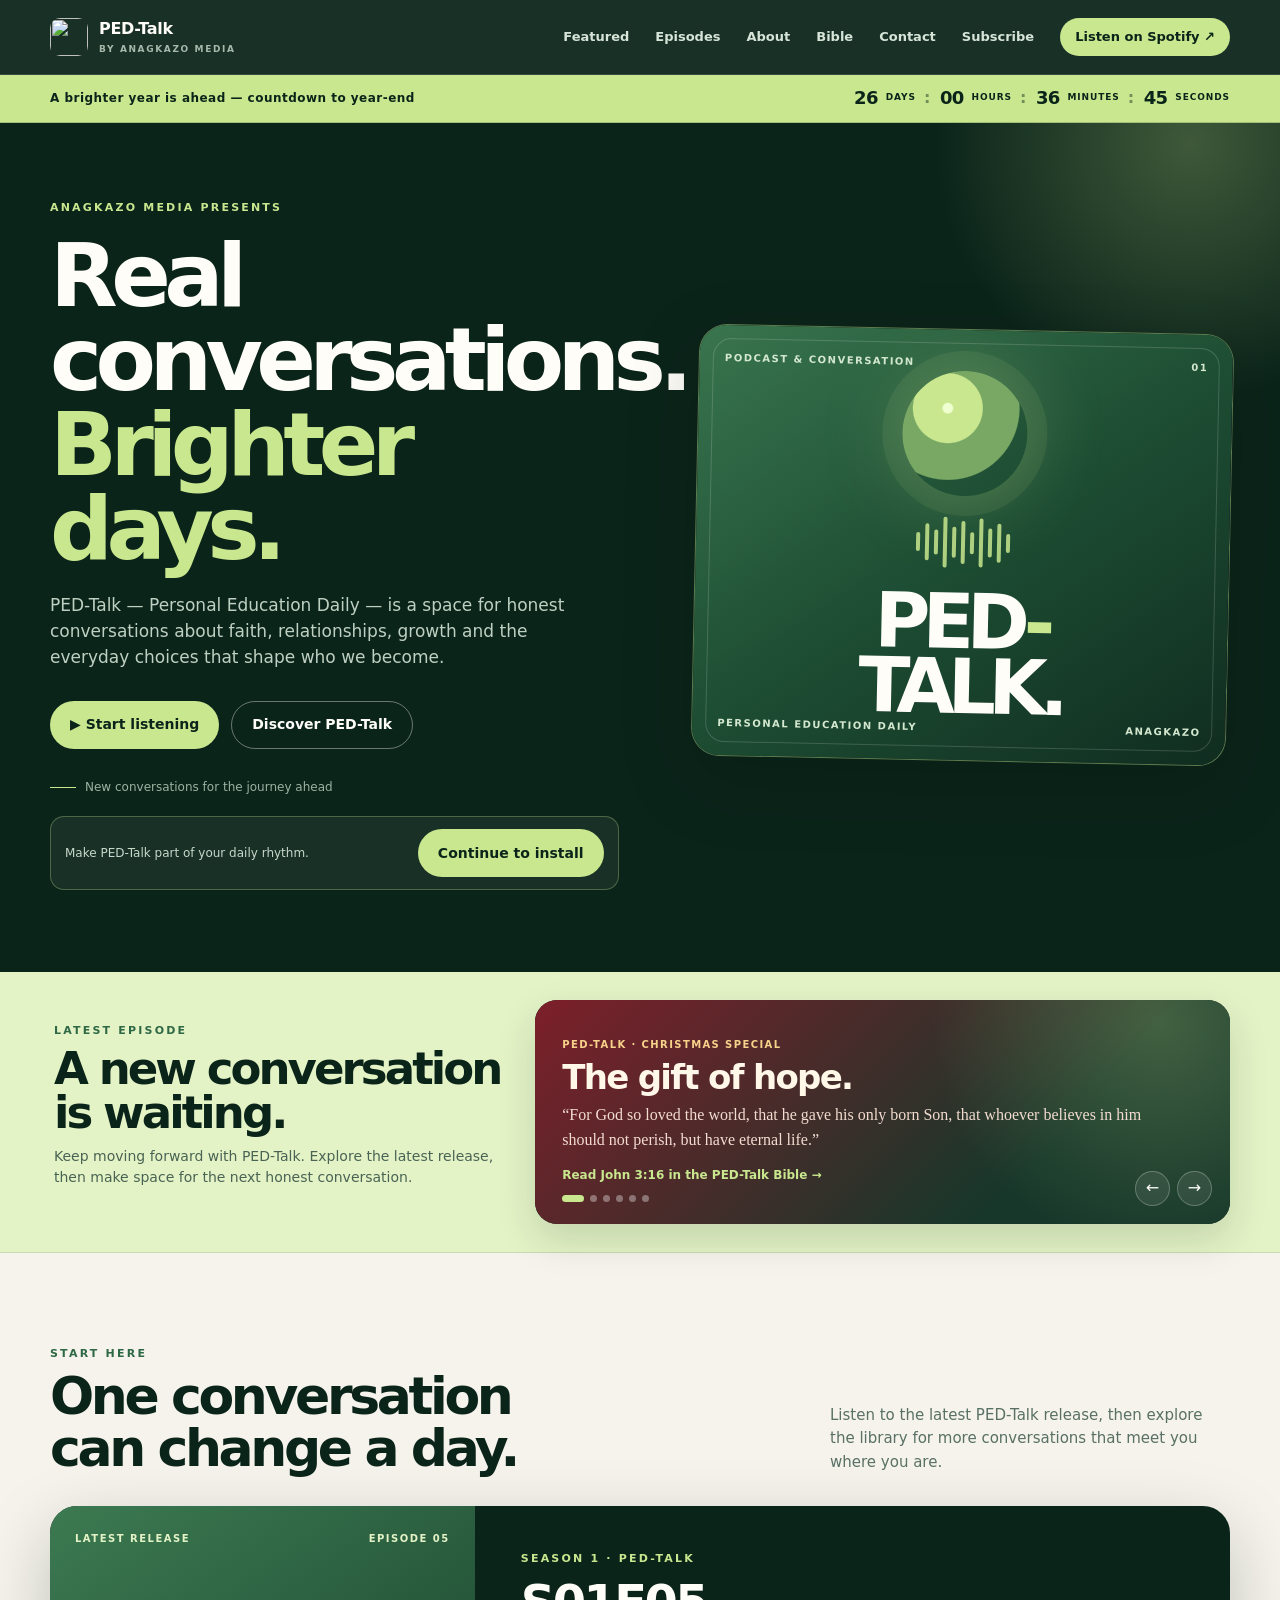
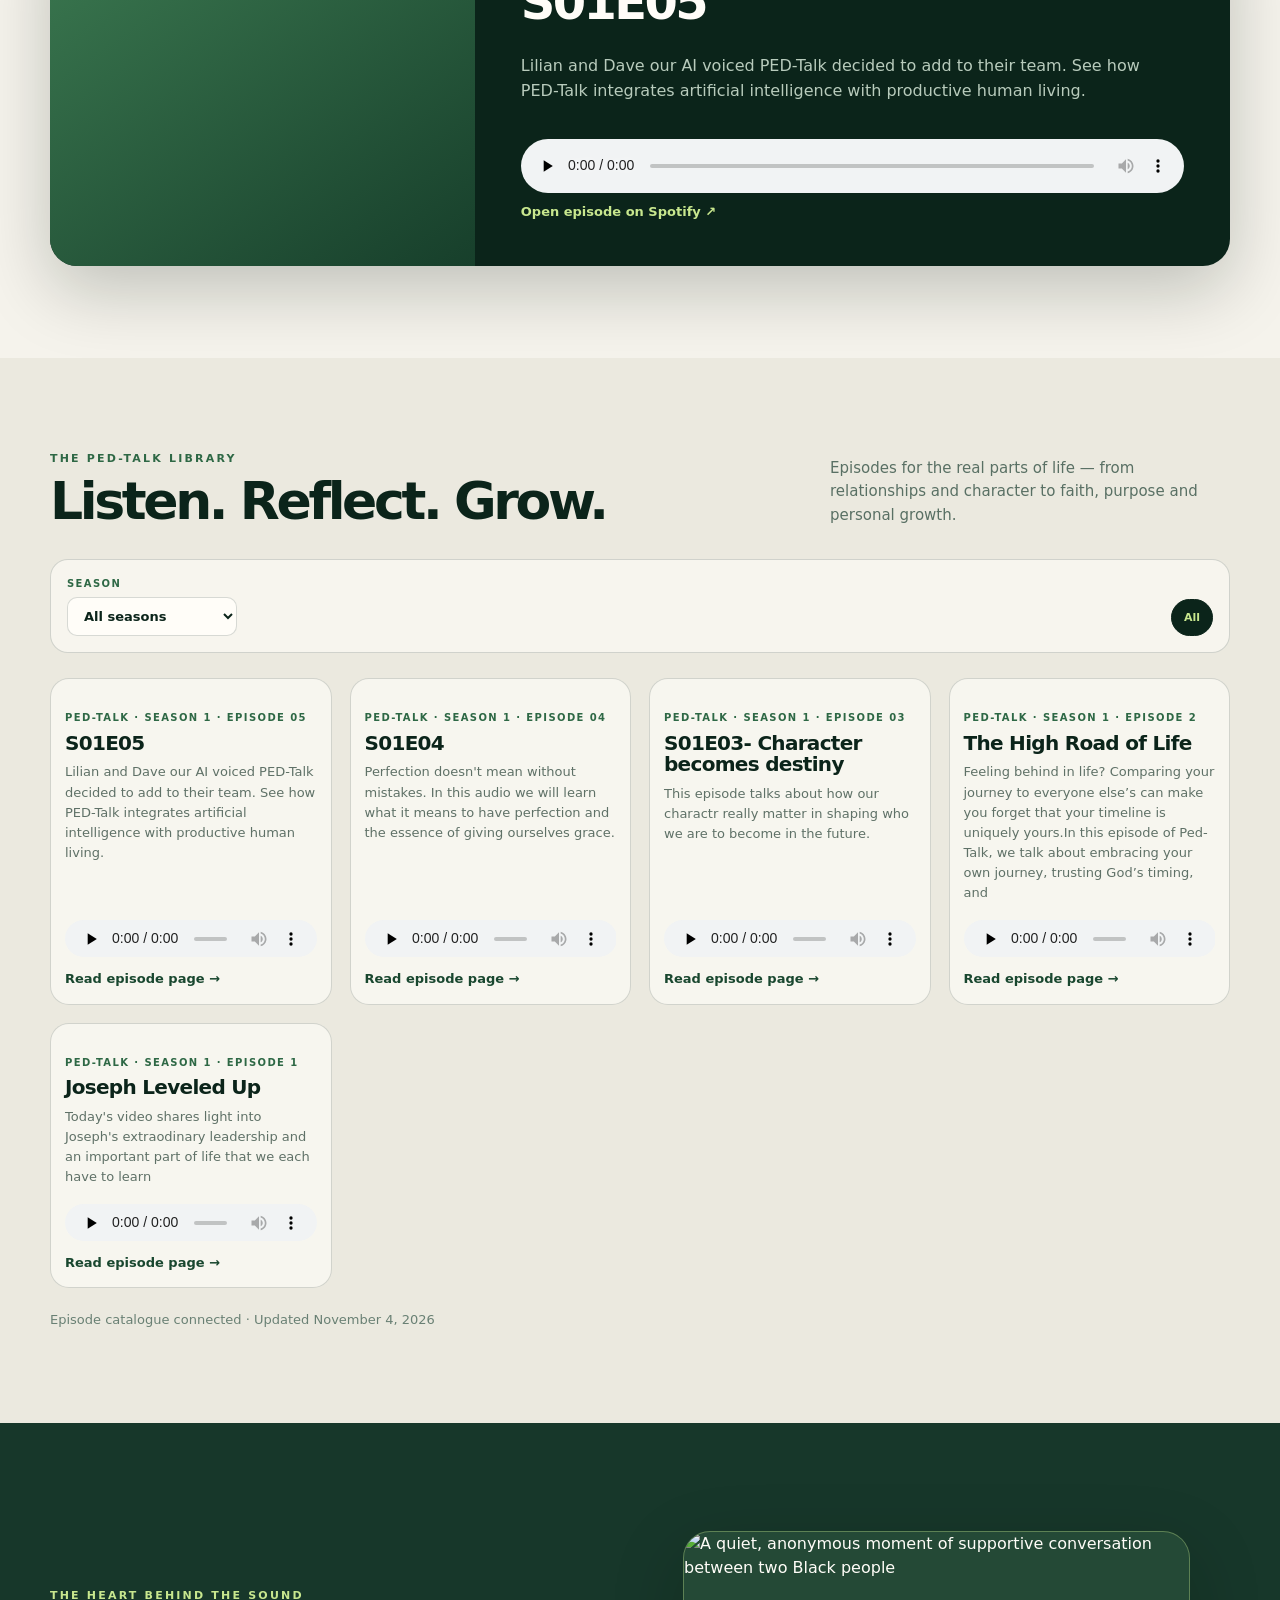
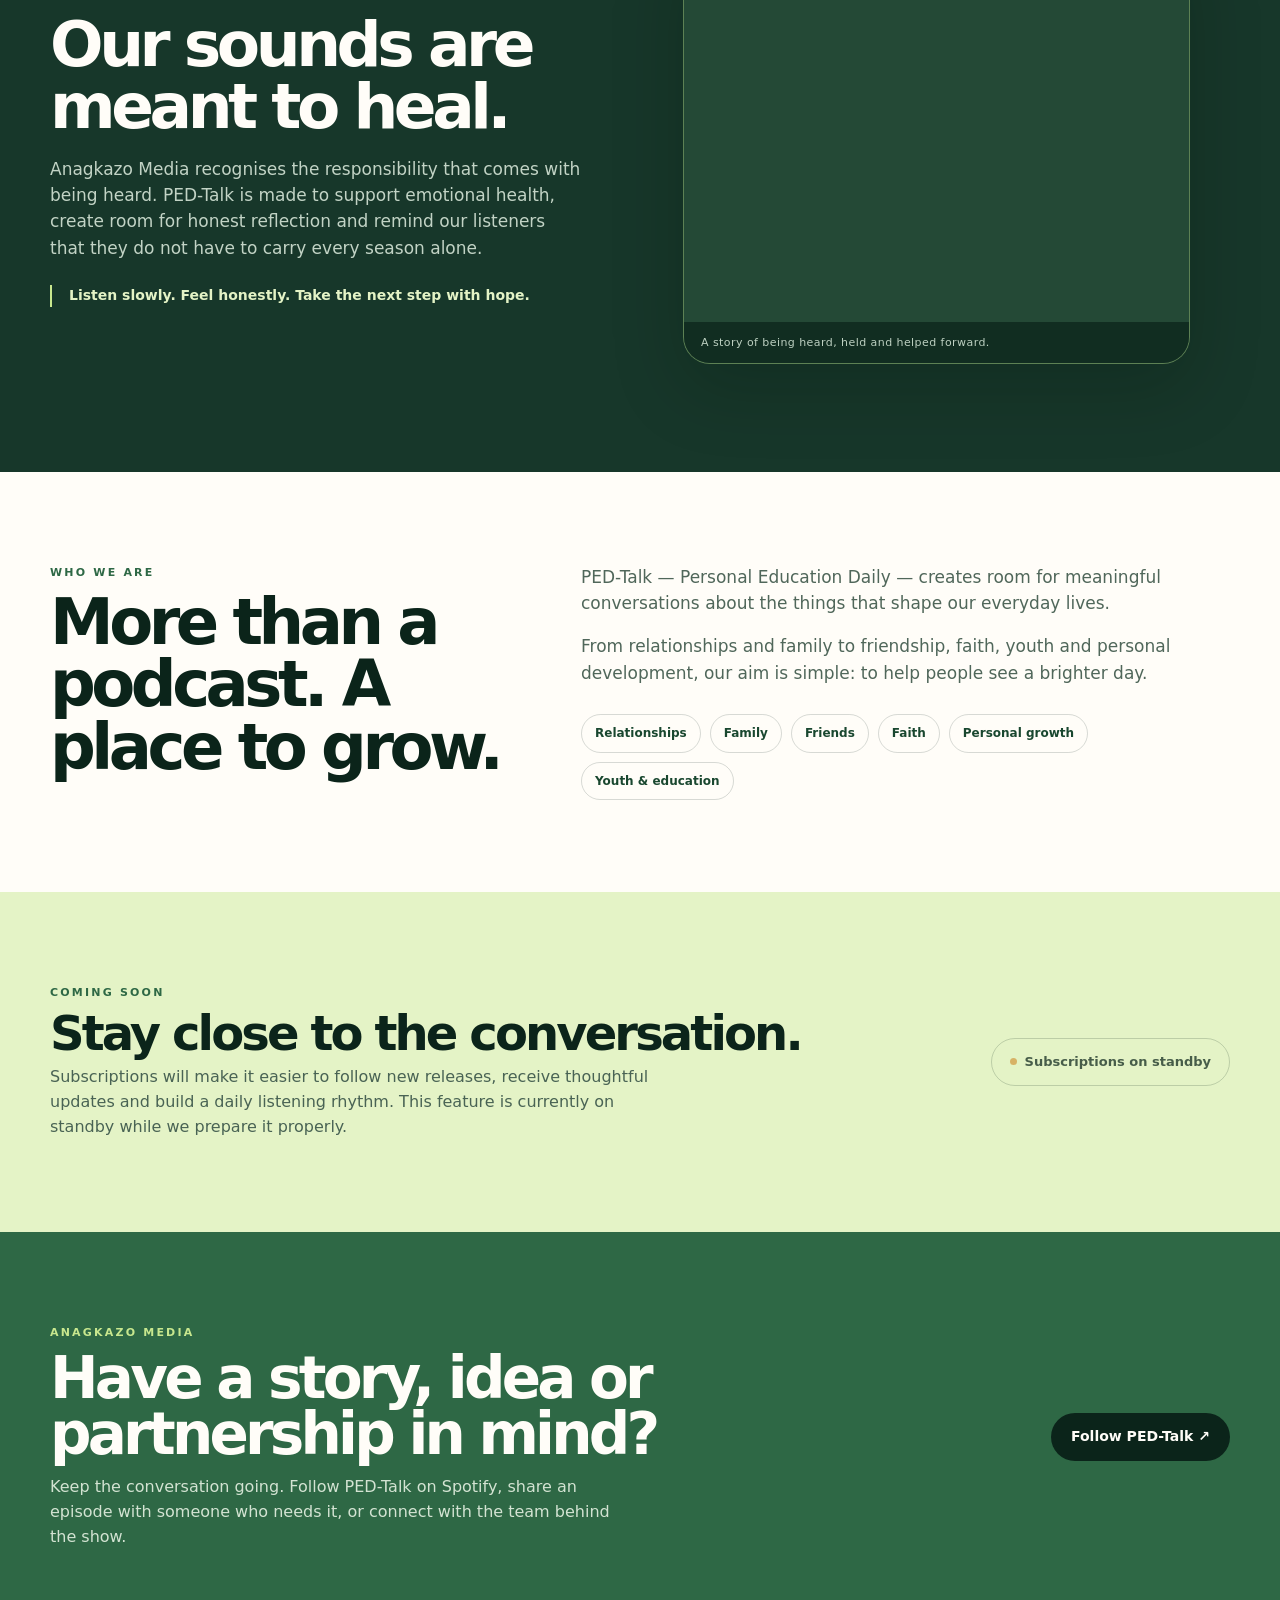
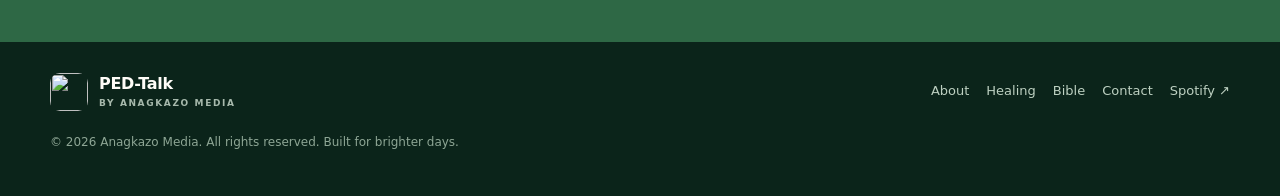
==== commit 6620c825: "Route install CTA to the real app install flow" ====
--- a/index.html
+++ b/index.html
@@ -291,6 +291,13 @@
       .carousel-track { transition: none; }
       .button, .episode { transition: none; }
     }
+
+    /* v88 — polished touch response and quiet, shape-following keyboard focus. */
+    a, button, [role="button"] { -webkit-tap-highlight-color: transparent; touch-action: manipulation; transition: transform .18s cubic-bezier(.2,.8,.25,1), background-color .18s ease, color .18s ease, box-shadow .18s ease; }
+    a:active, button:active, [role="button"]:active { transform: scale(.985); }
+    a:focus:not(:focus-visible), button:focus:not(:focus-visible), [role="button"]:focus:not(:focus-visible) { outline: none; }
+    a:focus-visible, button:focus-visible, [role="button"]:focus-visible { outline: none; box-shadow: 0 0 0 3px rgba(183,213,138,.58); }
+    @media (prefers-reduced-motion: reduce) { a, button, [role="button"] { transition: none !important; } a:active, button:active, [role="button"]:active { transform: none; } }
   </style>
 </head>
 <body>
@@ -319,7 +326,7 @@
   <main>
     <section class="hero" id="home">
       <div class="wrap hero-grid">
-        <div><div class="eyebrow">Anagkazo Media presents</div><h1>Real conversations.<br><em>Brighter days.</em></h1><p class="hero-copy">PED-Talk — Personal Education Daily — is a space for honest conversations about faith, relationships, growth and the everyday choices that shape who we become.</p><div class="actions"><a class="button" href="#featured">▶ Start listening</a><a class="button ghost" href="#about">Discover PED-Talk</a></div><div class="hero-note">New conversations for the journey ahead</div><div class="install-prompt visible" id="installPrompt"><span>Make PED-Talk part of your daily rhythm.</span><a class="button" id="installButton" href="./app/">Install the app</a></div></div>
+        <div><div class="eyebrow">Anagkazo Media presents</div><h1>Real conversations.<br><em>Brighter days.</em></h1><p class="hero-copy">PED-Talk — Personal Education Daily — is a space for honest conversations about faith, relationships, growth and the everyday choices that shape who we become.</p><div class="actions"><a class="button" href="#featured">▶ Start listening</a><a class="button ghost" href="#about">Discover PED-Talk</a></div><div class="hero-note">New conversations for the journey ahead</div><div class="install-prompt visible" id="installPrompt"><span>Make PED-Talk part of your daily rhythm.</span><a class="button" id="installButton" href="./app/?install=1">Continue to install</a></div></div>
         <div class="hero-showcase" id="heroShowcase" aria-label="PED-Talk visual story">
           <div class="hero-track" id="heroTrack">
             <article class="hero-slide hero-slide--podcast"><div class="hero-card-top"><span>Podcast & conversation</span><span>01</span></div><div class="hero-card-center"><div class="orb" aria-hidden="true"></div><div class="hero-wave" aria-hidden="true"><i style="--h:19px"></i><i style="--h:37px"></i><i style="--h:25px"></i><i style="--h:51px"></i><i style="--h:31px"></i><i style="--h:43px"></i><i style="--h:22px"></i><i style="--h:49px"></i><i style="--h:29px"></i><i style="--h:39px"></i><i style="--h:19px"></i></div><h2 class="hero-card-title">PED<span>-</span><br>TALK.</h2></div><div class="hero-card-bottom"><span>Personal education daily</span><span>Anagkazo</span></div></article>
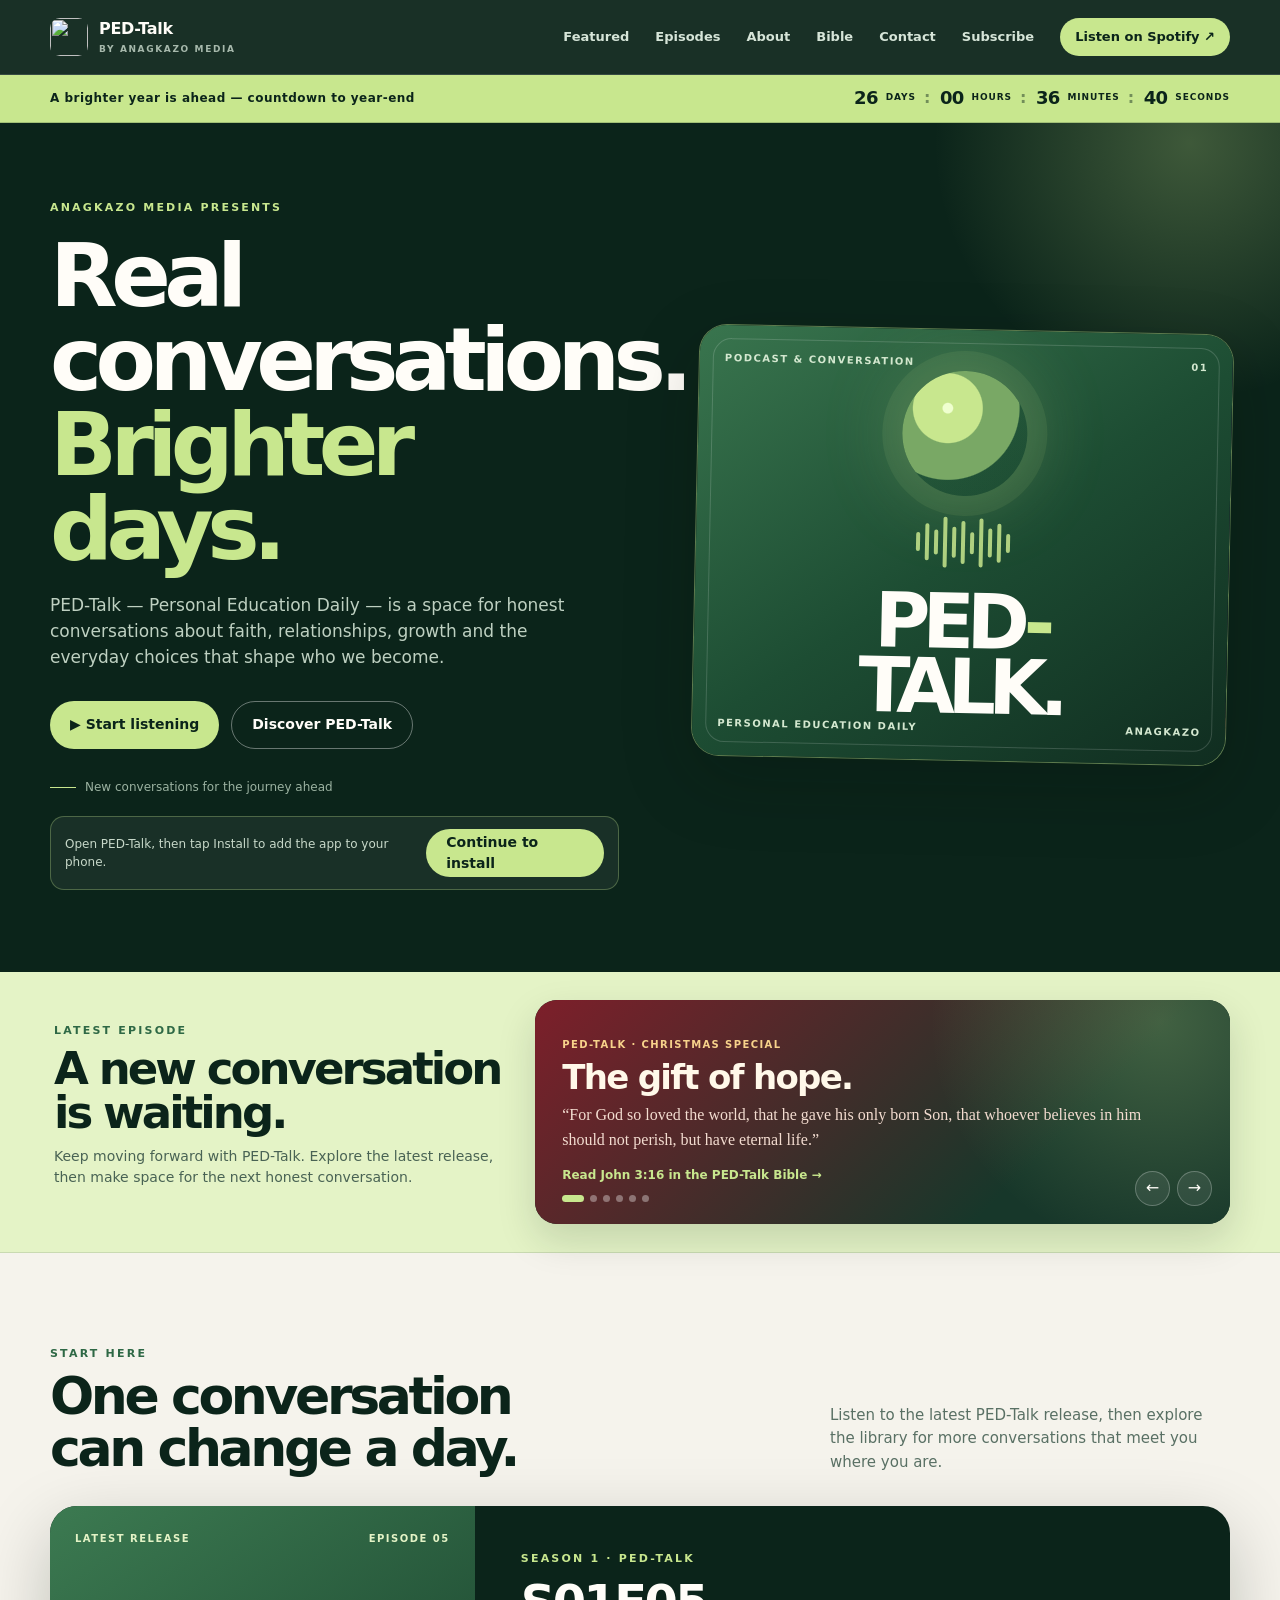
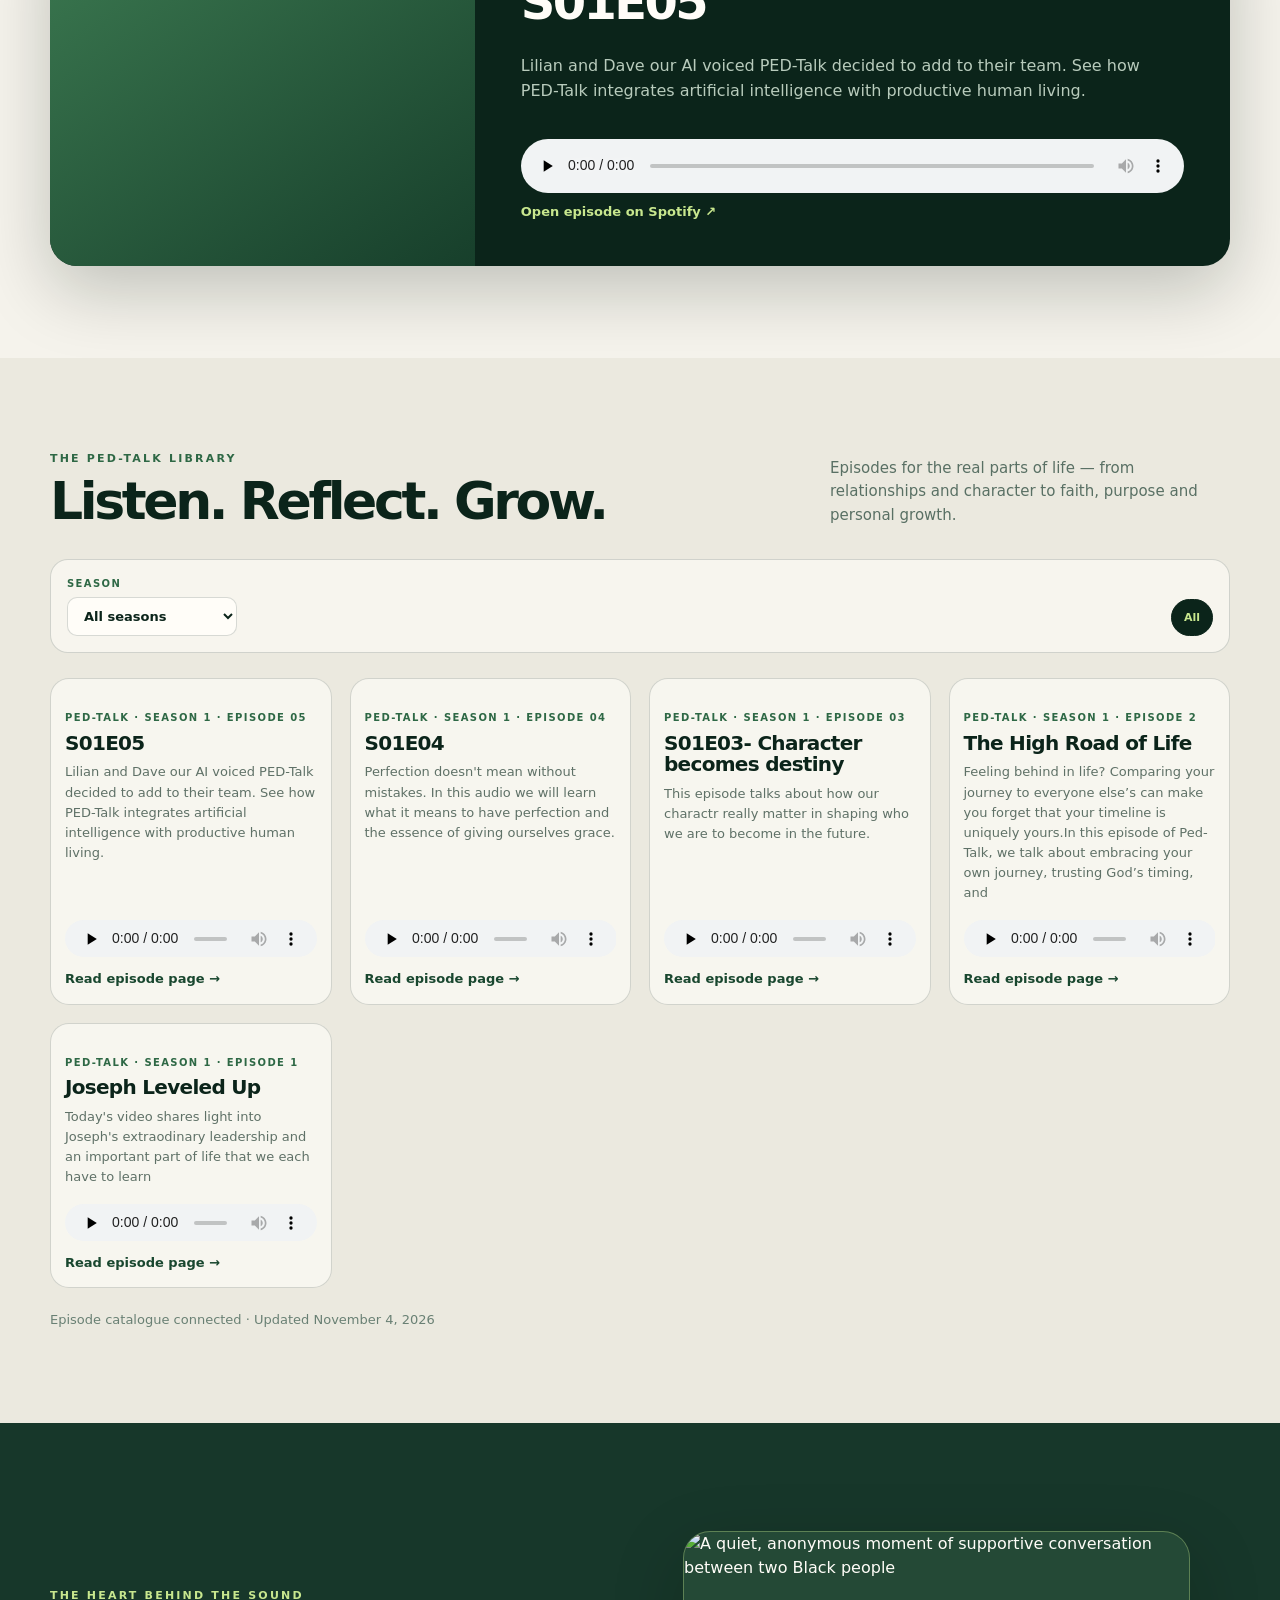
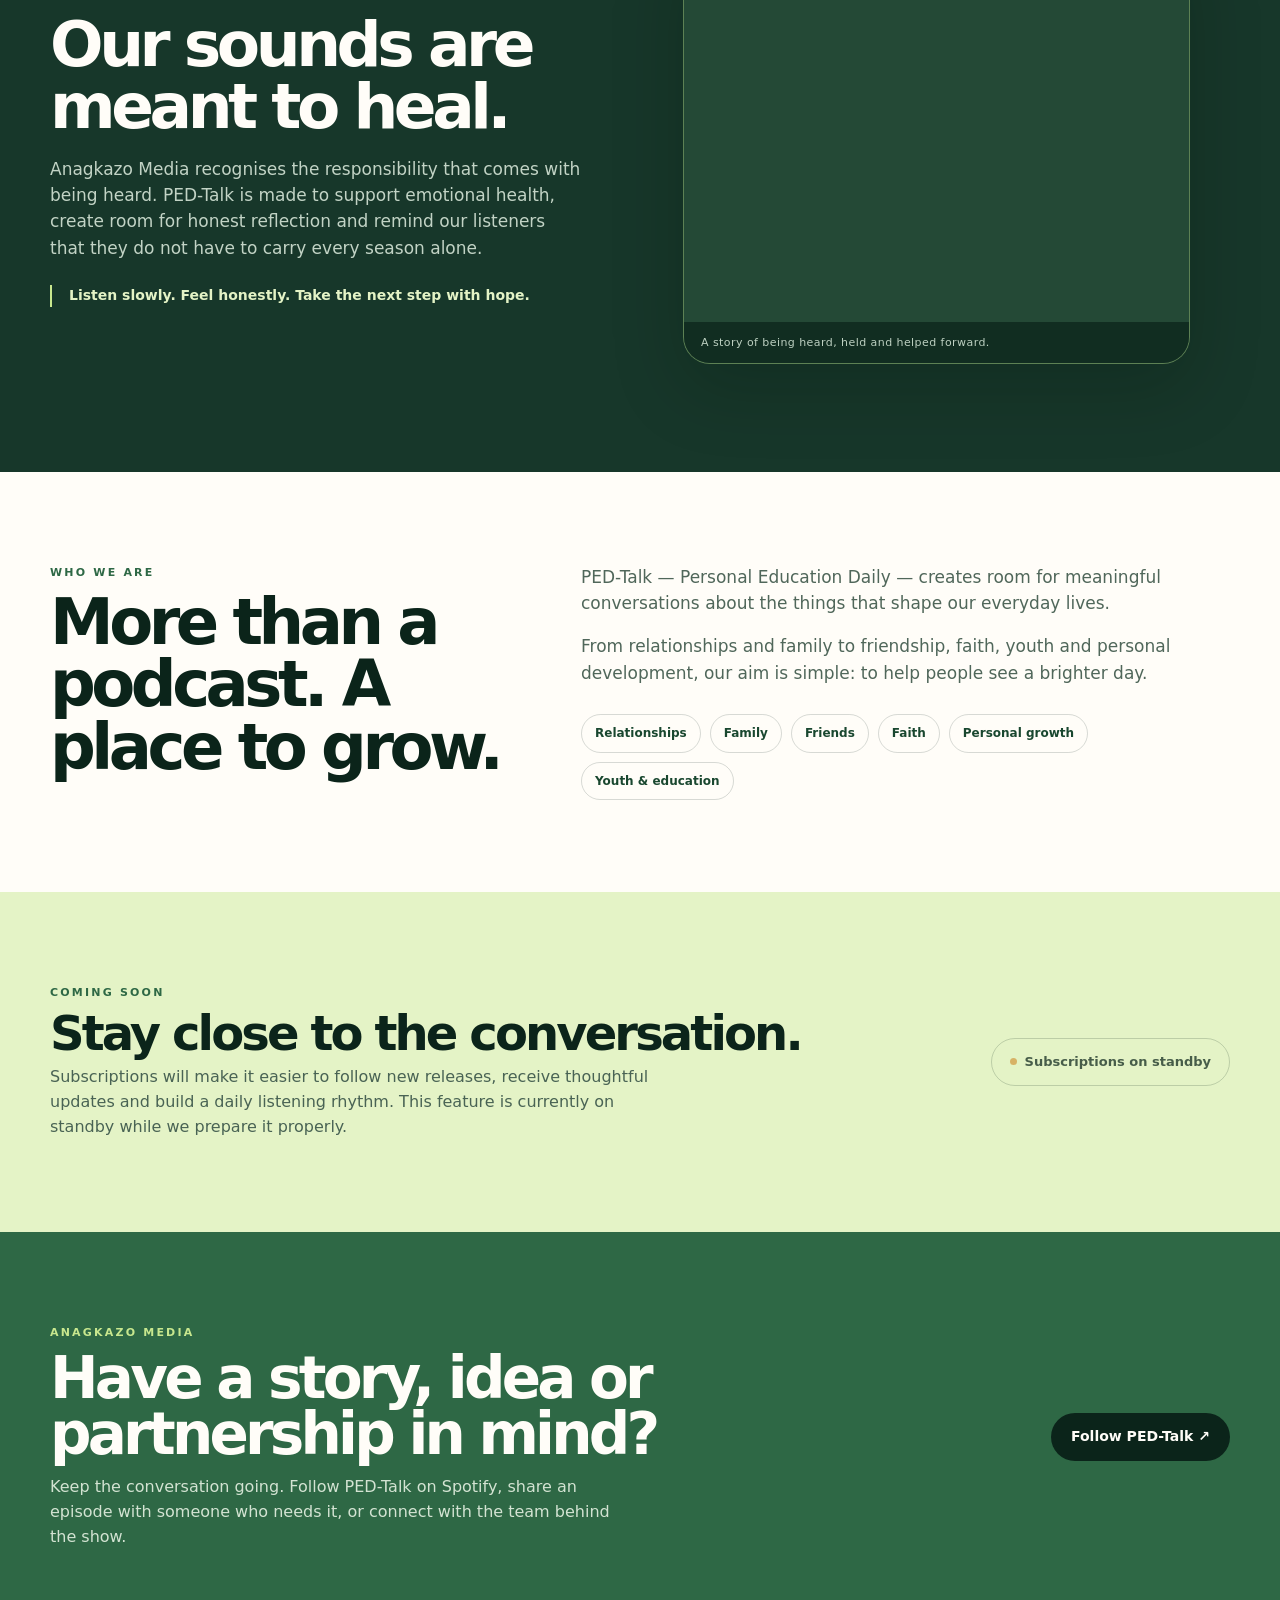
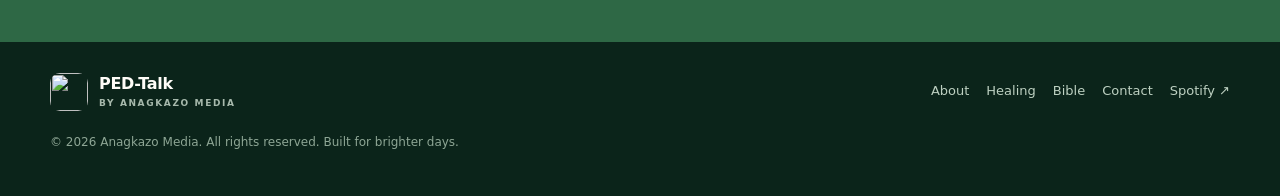
==== commit d88c2b38: "Clarify the two-step phone installation flow" ====
--- a/index.html
+++ b/index.html
@@ -326,7 +326,7 @@
   <main>
     <section class="hero" id="home">
       <div class="wrap hero-grid">
-        <div><div class="eyebrow">Anagkazo Media presents</div><h1>Real conversations.<br><em>Brighter days.</em></h1><p class="hero-copy">PED-Talk — Personal Education Daily — is a space for honest conversations about faith, relationships, growth and the everyday choices that shape who we become.</p><div class="actions"><a class="button" href="#featured">▶ Start listening</a><a class="button ghost" href="#about">Discover PED-Talk</a></div><div class="hero-note">New conversations for the journey ahead</div><div class="install-prompt visible" id="installPrompt"><span>Make PED-Talk part of your daily rhythm.</span><a class="button" id="installButton" href="./app/?install=1">Continue to install</a></div></div>
+        <div><div class="eyebrow">Anagkazo Media presents</div><h1>Real conversations.<br><em>Brighter days.</em></h1><p class="hero-copy">PED-Talk — Personal Education Daily — is a space for honest conversations about faith, relationships, growth and the everyday choices that shape who we become.</p><div class="actions"><a class="button" href="#featured">▶ Start listening</a><a class="button ghost" href="#about">Discover PED-Talk</a></div><div class="hero-note">New conversations for the journey ahead</div><div class="install-prompt visible" id="installPrompt"><span>Open PED-Talk, then tap Install to add the app to your phone.</span><a class="button" id="installButton" href="./app/?install=1">Continue to install</a></div></div>
         <div class="hero-showcase" id="heroShowcase" aria-label="PED-Talk visual story">
           <div class="hero-track" id="heroTrack">
             <article class="hero-slide hero-slide--podcast"><div class="hero-card-top"><span>Podcast & conversation</span><span>01</span></div><div class="hero-card-center"><div class="orb" aria-hidden="true"></div><div class="hero-wave" aria-hidden="true"><i style="--h:19px"></i><i style="--h:37px"></i><i style="--h:25px"></i><i style="--h:51px"></i><i style="--h:31px"></i><i style="--h:43px"></i><i style="--h:22px"></i><i style="--h:49px"></i><i style="--h:29px"></i><i style="--h:39px"></i><i style="--h:19px"></i></div><h2 class="hero-card-title">PED<span>-</span><br>TALK.</h2></div><div class="hero-card-bottom"><span>Personal education daily</span><span>Anagkazo</span></div></article>
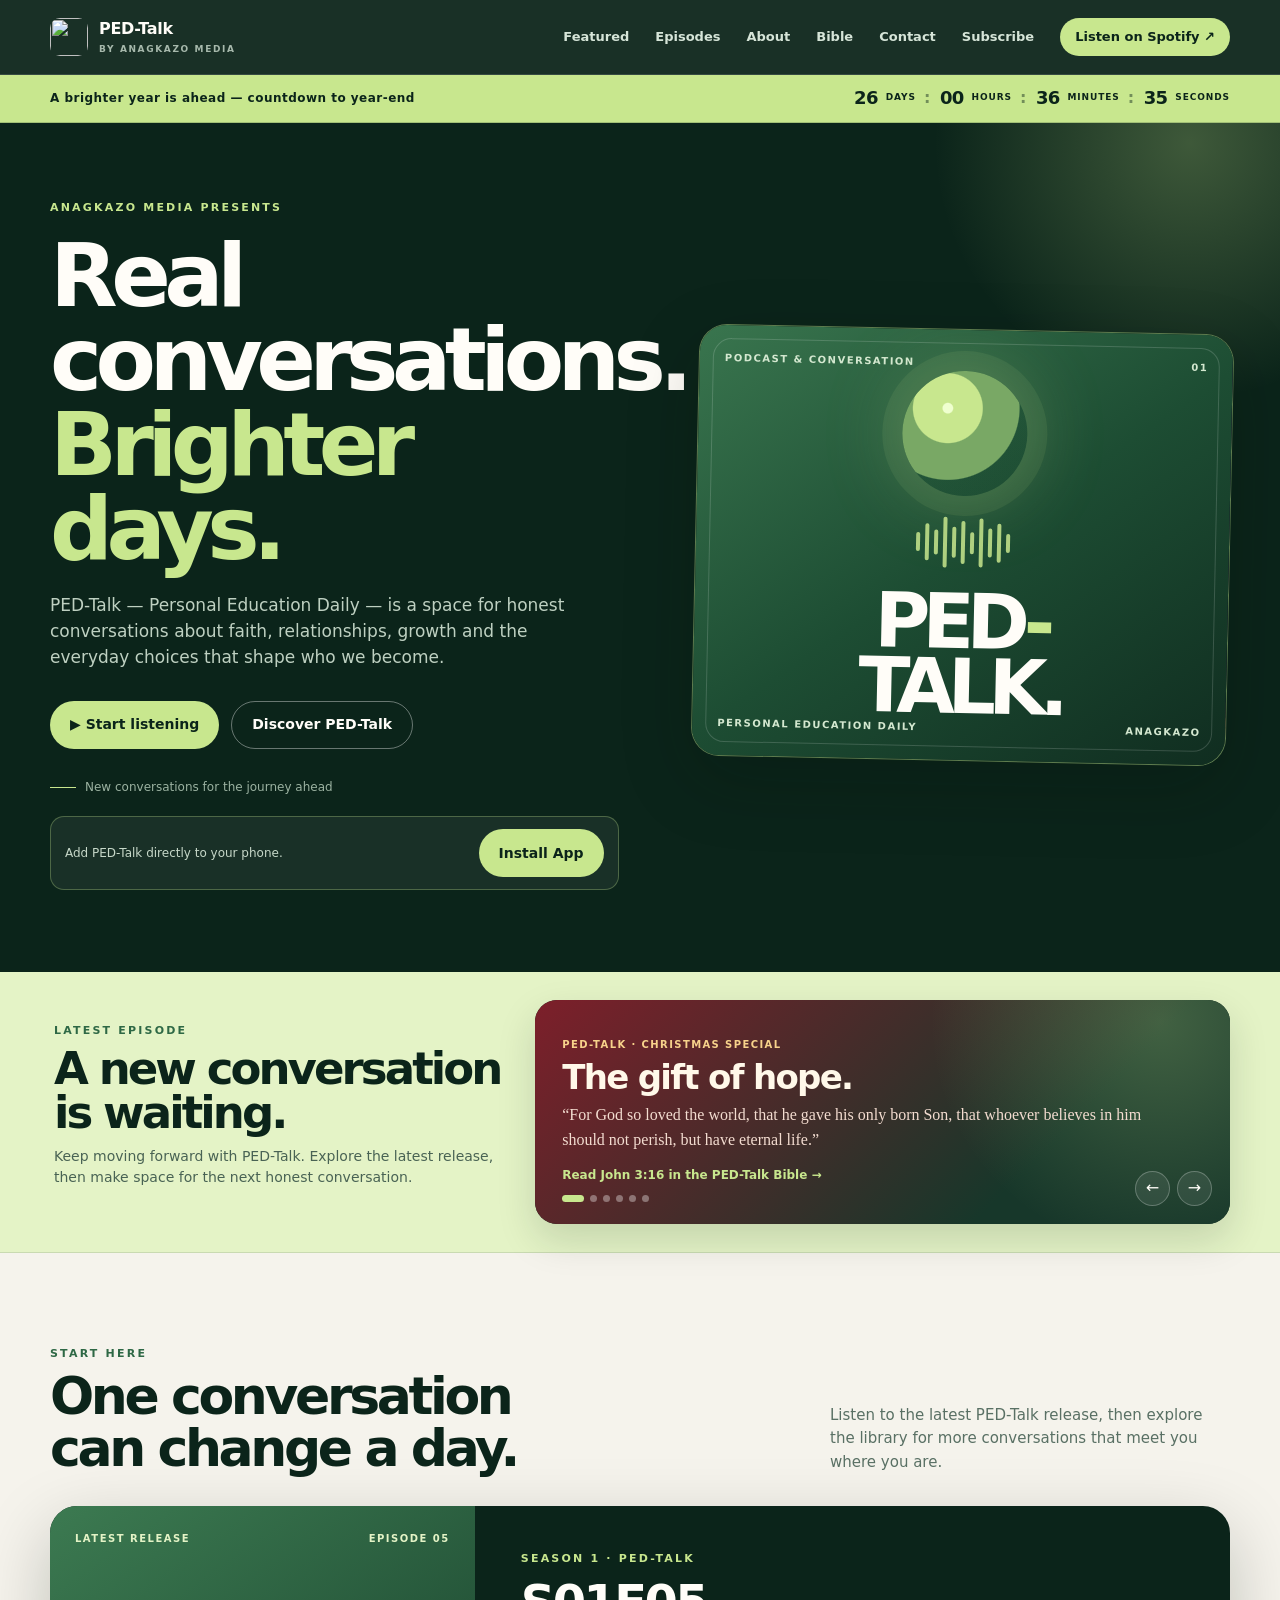
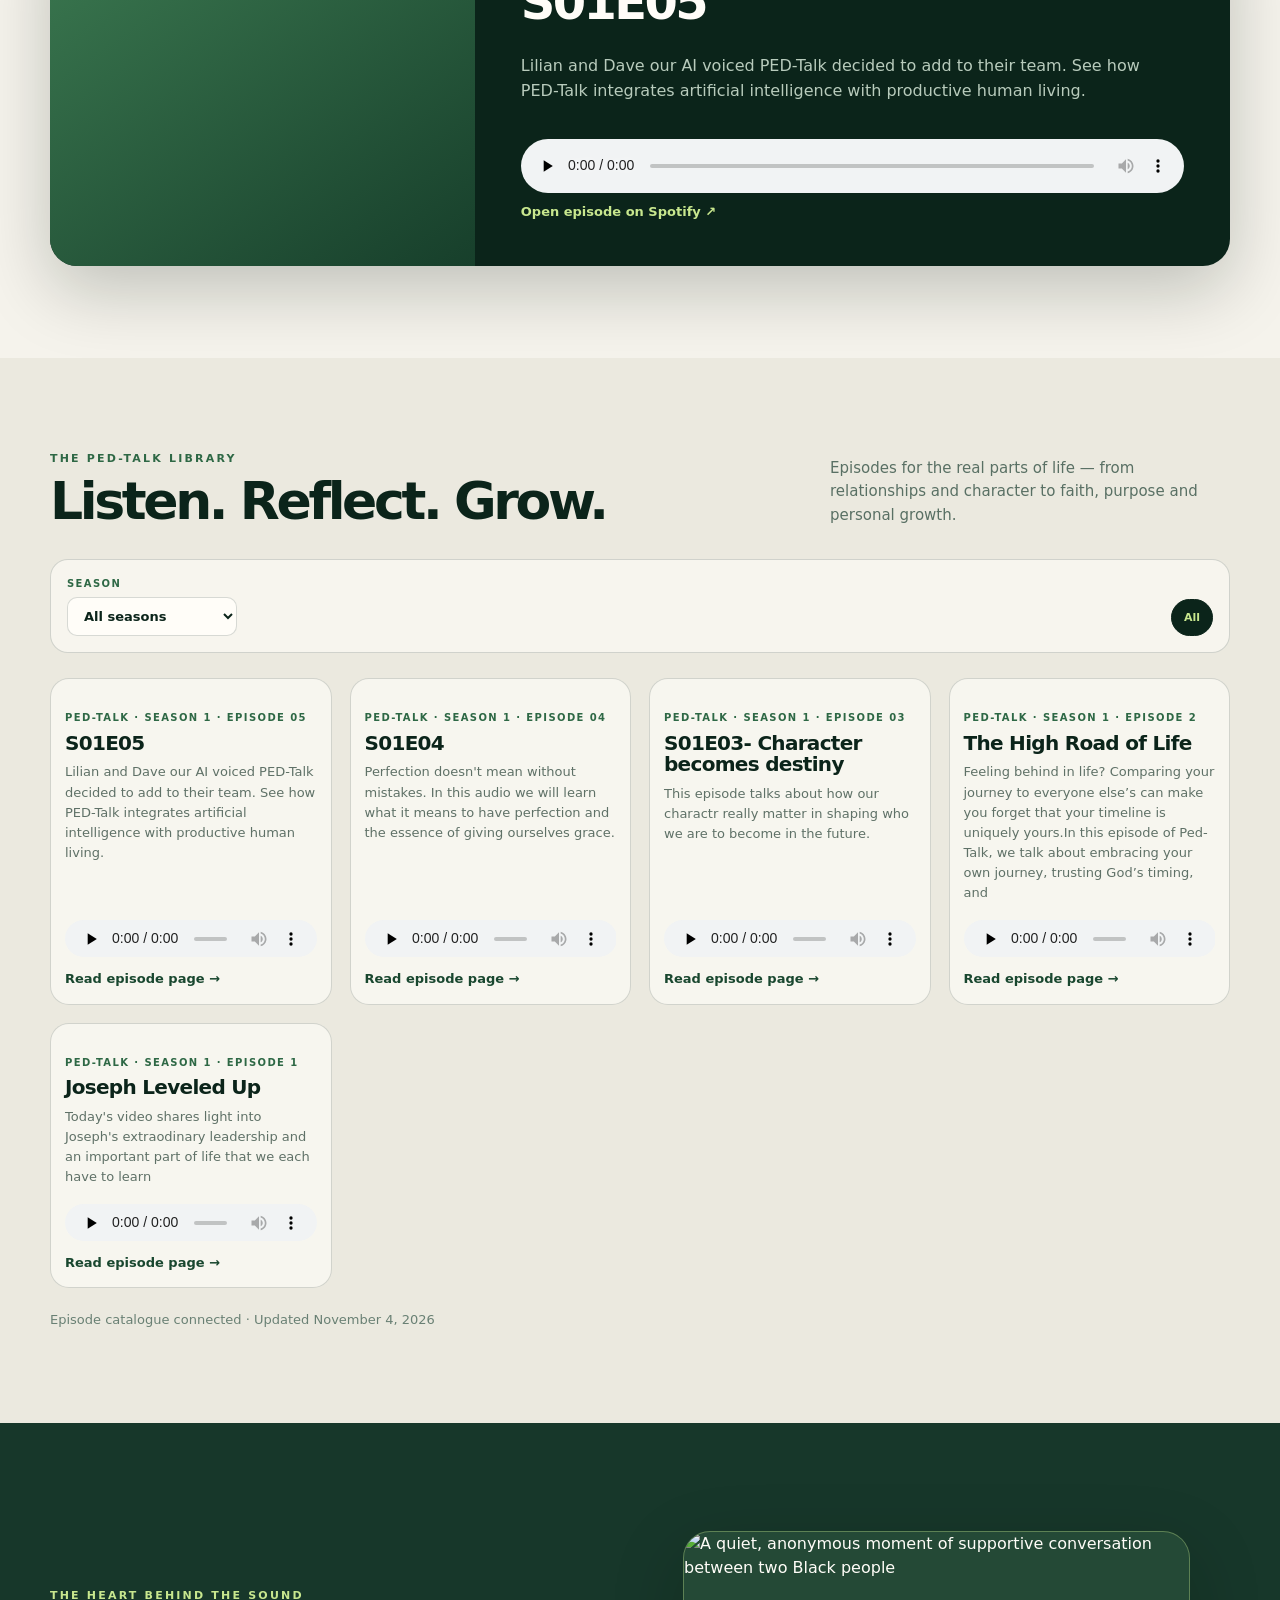
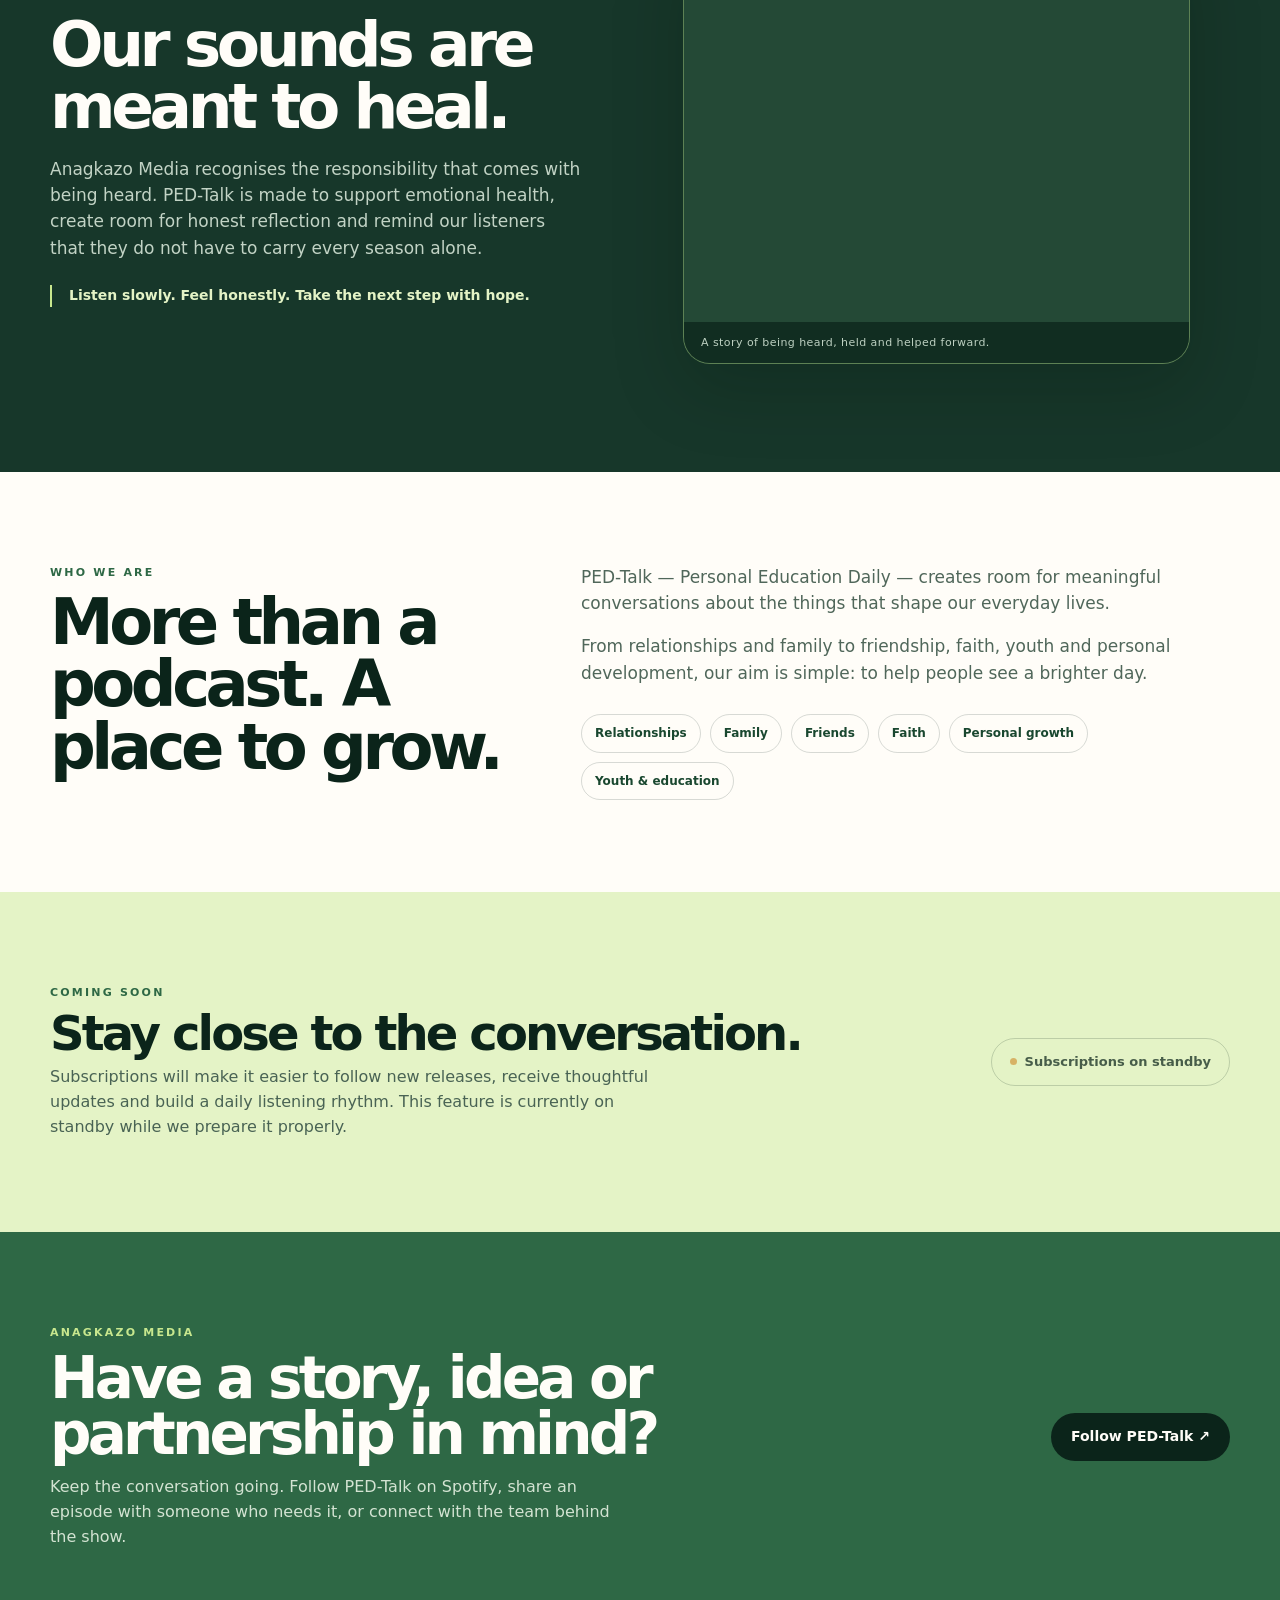
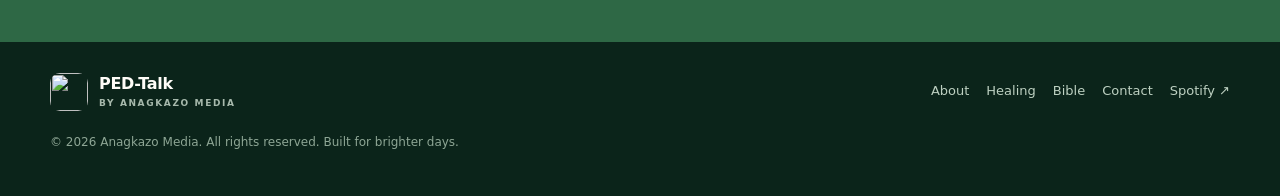
==== commit 4d1fc729: "Enable one-tap PED-Talk app installation from the main website" ====
--- a/index.html
+++ b/index.html
@@ -14,7 +14,7 @@
   <meta name="twitter:title" content="PED-Talk — Real conversations. Brighter days.">
   <meta name="twitter:description" content="Personal Education Daily by Anagkazo Media.">
   <link rel="canonical" href="https://ped-talkpodcast.github.io/">
-  <link rel="manifest" href="./manifest.json">
+  <link rel="manifest" href="./app/manifest.json">
   <link rel="icon" href="./icons/ped-talk-icon.svg" type="image/svg+xml">
   <meta name="mobile-web-app-capable" content="yes">
   <meta name="apple-mobile-web-app-capable" content="yes">
@@ -326,7 +326,7 @@
   <main>
     <section class="hero" id="home">
       <div class="wrap hero-grid">
-        <div><div class="eyebrow">Anagkazo Media presents</div><h1>Real conversations.<br><em>Brighter days.</em></h1><p class="hero-copy">PED-Talk — Personal Education Daily — is a space for honest conversations about faith, relationships, growth and the everyday choices that shape who we become.</p><div class="actions"><a class="button" href="#featured">▶ Start listening</a><a class="button ghost" href="#about">Discover PED-Talk</a></div><div class="hero-note">New conversations for the journey ahead</div><div class="install-prompt visible" id="installPrompt"><span>Open PED-Talk, then tap Install to add the app to your phone.</span><a class="button" id="installButton" href="./app/?install=1">Continue to install</a></div></div>
+        <div><div class="eyebrow">Anagkazo Media presents</div><h1>Real conversations.<br><em>Brighter days.</em></h1><p class="hero-copy">PED-Talk — Personal Education Daily — is a space for honest conversations about faith, relationships, growth and the everyday choices that shape who we become.</p><div class="actions"><a class="button" href="#featured">▶ Start listening</a><a class="button ghost" href="#about">Discover PED-Talk</a></div><div class="hero-note">New conversations for the journey ahead</div><div class="install-prompt visible" id="installPrompt"><span id="installMessage">Add PED-Talk directly to your phone.</span><button class="button" id="installButton" type="button">Install App</button></div></div>
         <div class="hero-showcase" id="heroShowcase" aria-label="PED-Talk visual story">
           <div class="hero-track" id="heroTrack">
             <article class="hero-slide hero-slide--podcast"><div class="hero-card-top"><span>Podcast & conversation</span><span>01</span></div><div class="hero-card-center"><div class="orb" aria-hidden="true"></div><div class="hero-wave" aria-hidden="true"><i style="--h:19px"></i><i style="--h:37px"></i><i style="--h:25px"></i><i style="--h:51px"></i><i style="--h:31px"></i><i style="--h:43px"></i><i style="--h:22px"></i><i style="--h:49px"></i><i style="--h:29px"></i><i style="--h:39px"></i><i style="--h:19px"></i></div><h2 class="hero-card-title">PED<span>-</span><br>TALK.</h2></div><div class="hero-card-bottom"><span>Personal education daily</span><span>Anagkazo</span></div></article>
@@ -490,6 +490,51 @@
     const menuBtn = document.getElementById("menuBtn"); const navLinks = document.getElementById("navLinks"); menuBtn.addEventListener("click", () => { const isOpen = navLinks.classList.toggle("open"); menuBtn.textContent = isOpen ? "✕" : "☰"; menuBtn.setAttribute("aria-expanded", String(isOpen)); menuBtn.setAttribute("aria-label", isOpen ? "Close menu" : "Open menu"); }); navLinks.querySelectorAll("a").forEach(link => link.addEventListener("click", () => { navLinks.classList.remove("open"); menuBtn.textContent = "☰"; menuBtn.setAttribute("aria-expanded", "false"); menuBtn.setAttribute("aria-label", "Open menu"); }));
     document.getElementById("year").textContent = new Date().getFullYear(); updateCountdown(); setInterval(updateCountdown, 1000); loadEpisodes();
   </script>
+
+  <script>
+    // One-tap installation: the website uses the app manifest, whose start_url opens /app/.
+    let deferredInstallPrompt = null;
+    const installButton = document.getElementById("installButton");
+    const installMessage = document.getElementById("installMessage");
+    const installPrompt = document.getElementById("installPrompt");
+    const isStandalone = () => window.matchMedia("(display-mode: standalone)").matches || window.navigator.standalone === true;
+    if (isStandalone() && installPrompt) installPrompt.hidden = true;
+    window.addEventListener("beforeinstallprompt", event => {
+      event.preventDefault();
+      deferredInstallPrompt = event;
+      if (installButton) {
+        installButton.disabled = false;
+        installButton.textContent = "Install App";
+      }
+      if (installMessage) installMessage.textContent = "PED-Talk is ready to add to your phone.";
+    });
+    installButton?.addEventListener("click", async () => {
+      if (isStandalone()) {
+        if (installMessage) installMessage.textContent = "PED-Talk is already installed on this device.";
+        return;
+      }
+      if (!deferredInstallPrompt) {
+        if (installMessage) installMessage.textContent = "Installation is not available yet. Open this website in Chrome, ensure you are online, and try again shortly. You can also use Chrome’s menu → Install app.";
+        return;
+      }
+      const promptEvent = deferredInstallPrompt;
+      deferredInstallPrompt = null;
+      try {
+        await promptEvent.prompt();
+        const choice = await promptEvent.userChoice;
+        if (installMessage) installMessage.textContent = choice?.outcome === "accepted"
+          ? "PED-Talk installation accepted. Finish the confirmation on your phone."
+          : "Installation cancelled. You can tap Install App again when ready.";
+      } catch (error) {
+        console.error("PED-Talk installation prompt failed:", error);
+        if (installMessage) installMessage.textContent = "Chrome could not open the installation prompt. Please try again from Chrome’s menu.";
+      }
+    });
+    window.addEventListener("appinstalled", () => {
+      deferredInstallPrompt = null;
+      if (installPrompt) installPrompt.hidden = true;
+    });
+  </script>
   <script>if ("serviceWorker" in navigator) window.addEventListener("load", () => navigator.serviceWorker.register("./service-worker.js").catch(error => console.error("Service worker registration failed:", error)));</script>
 </body>
 </html>
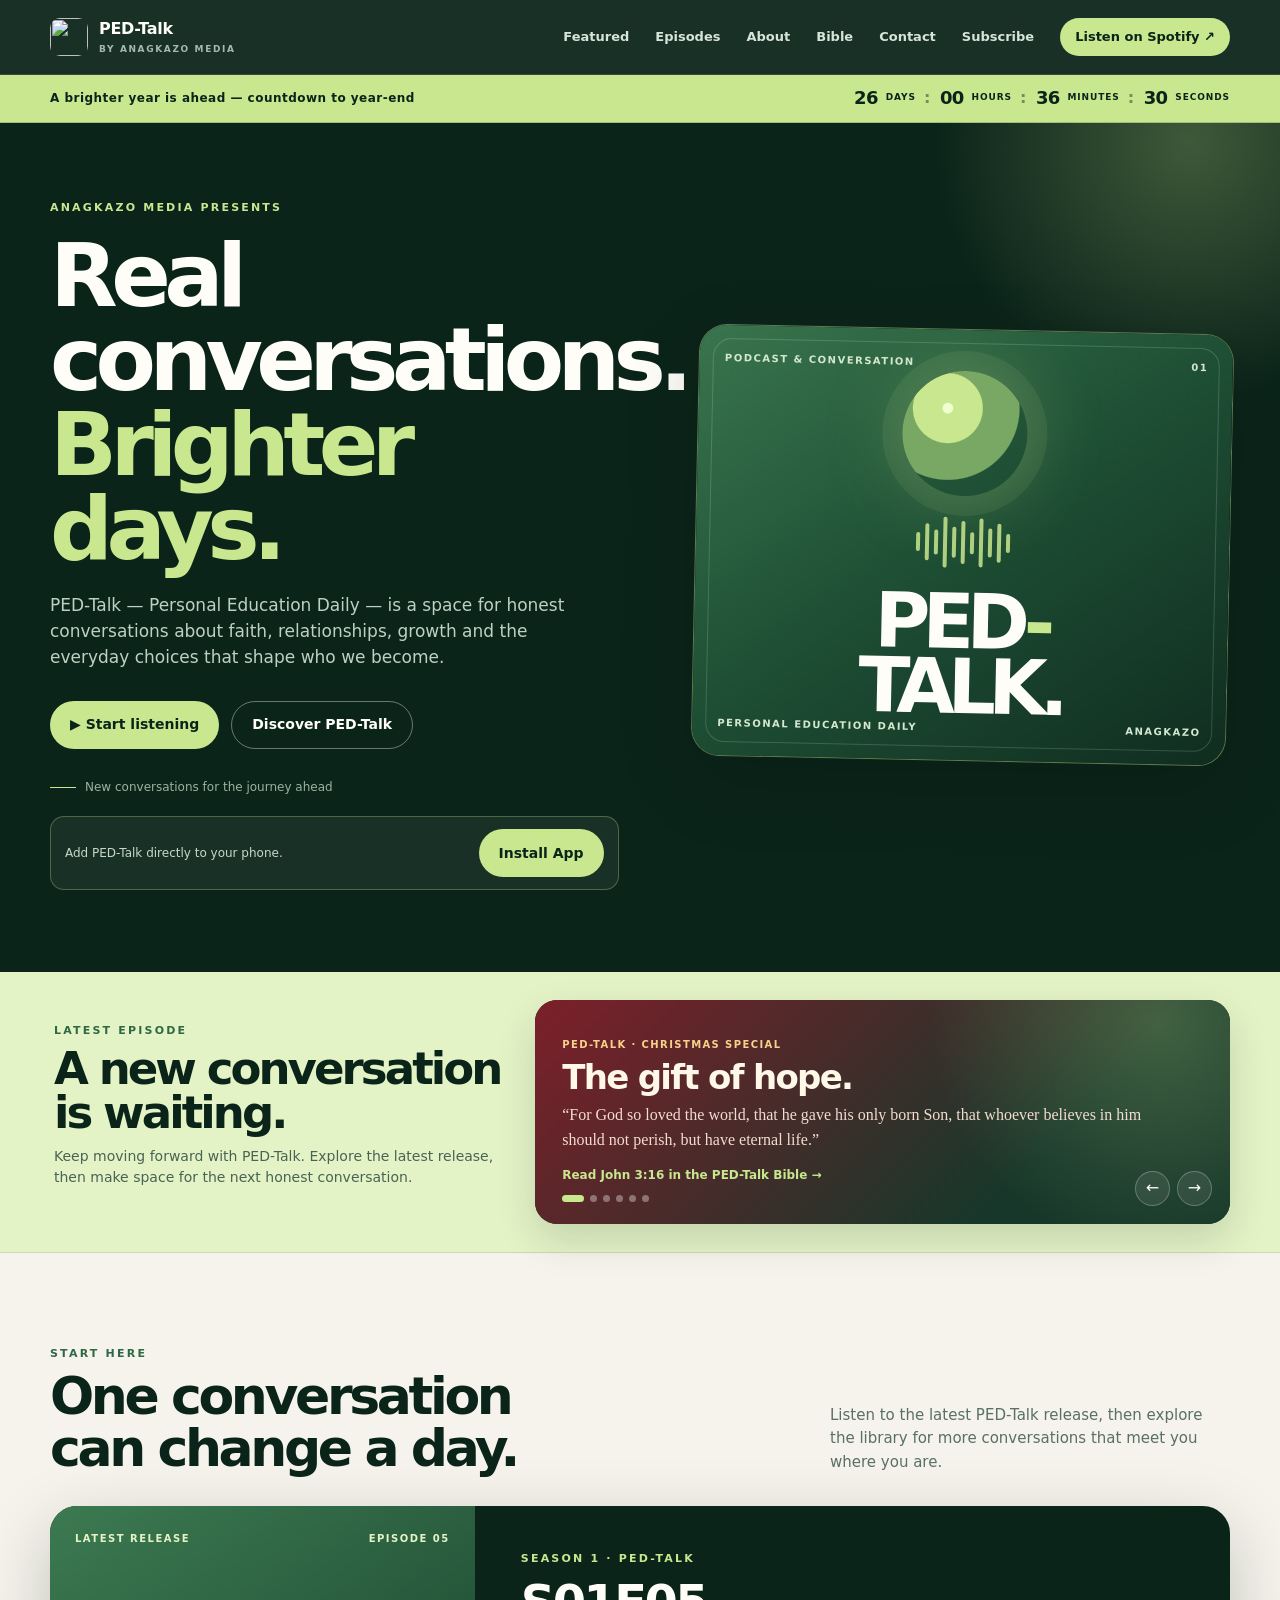
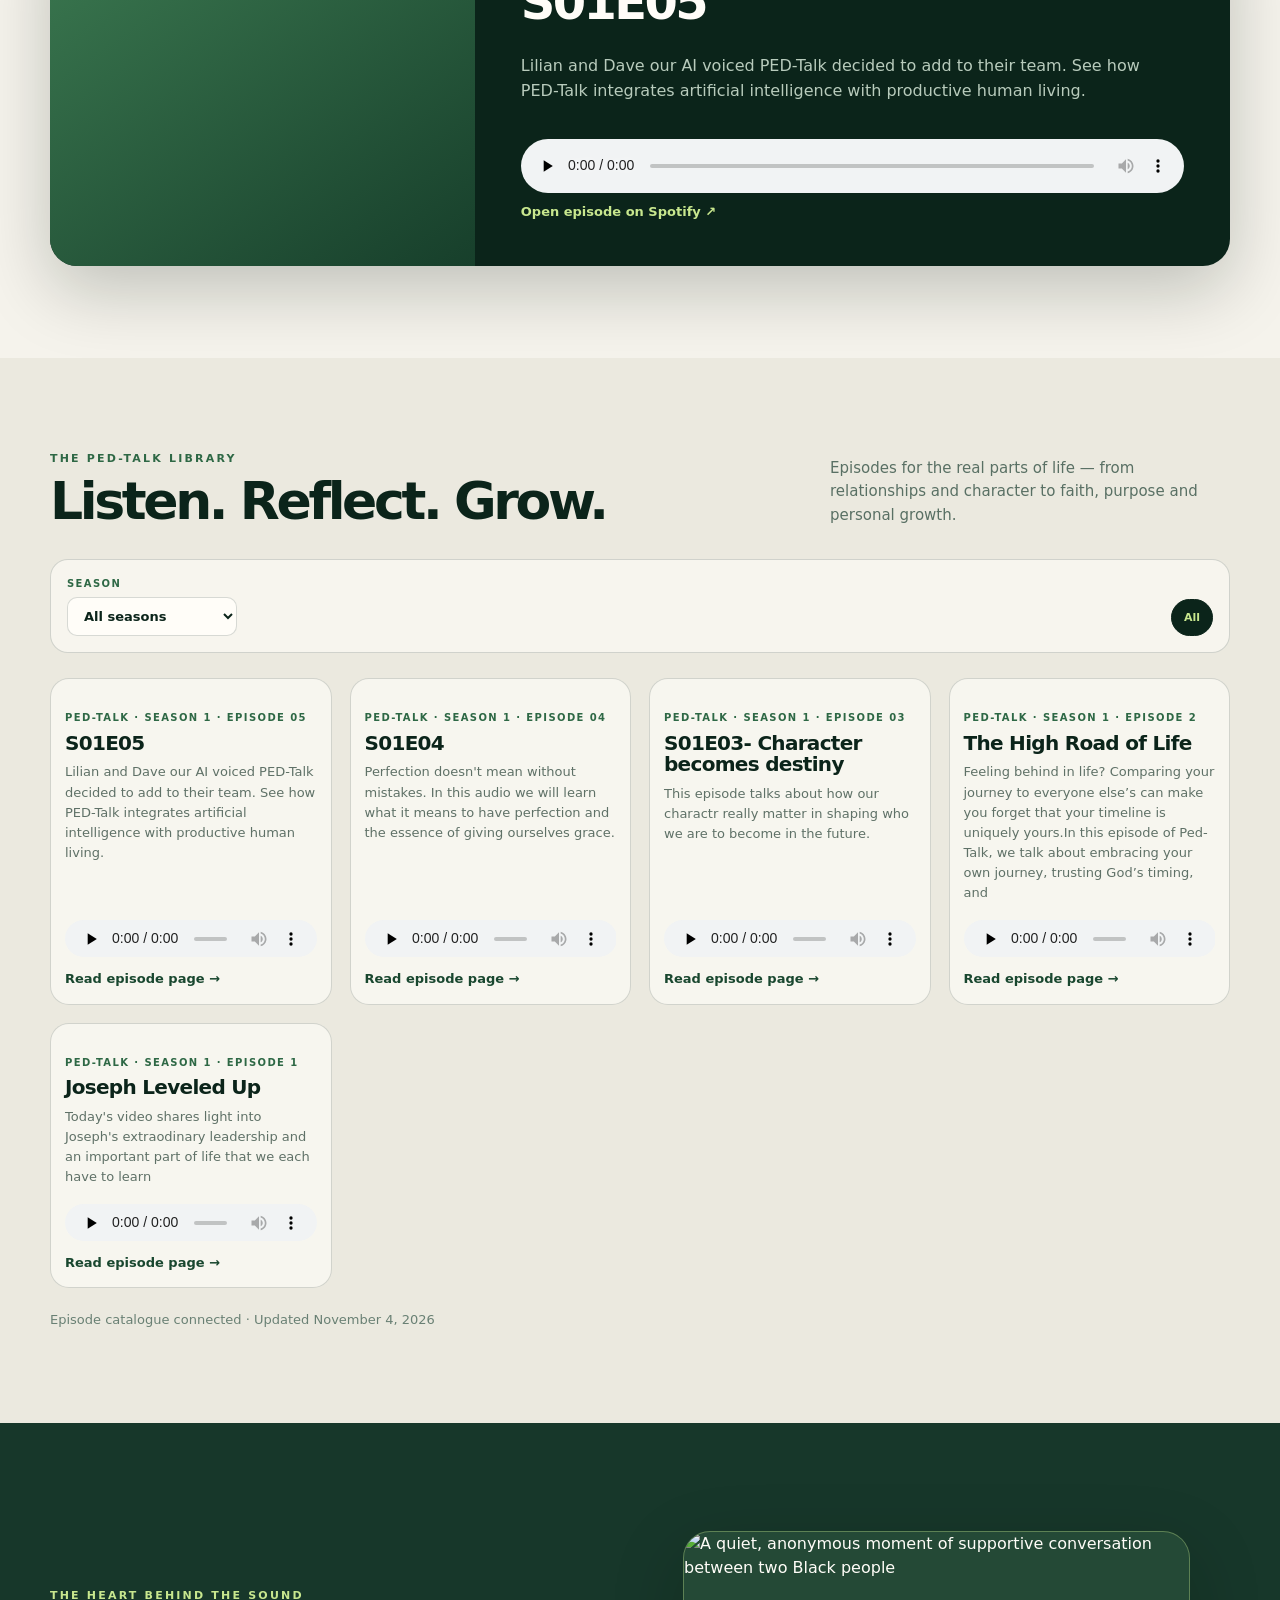
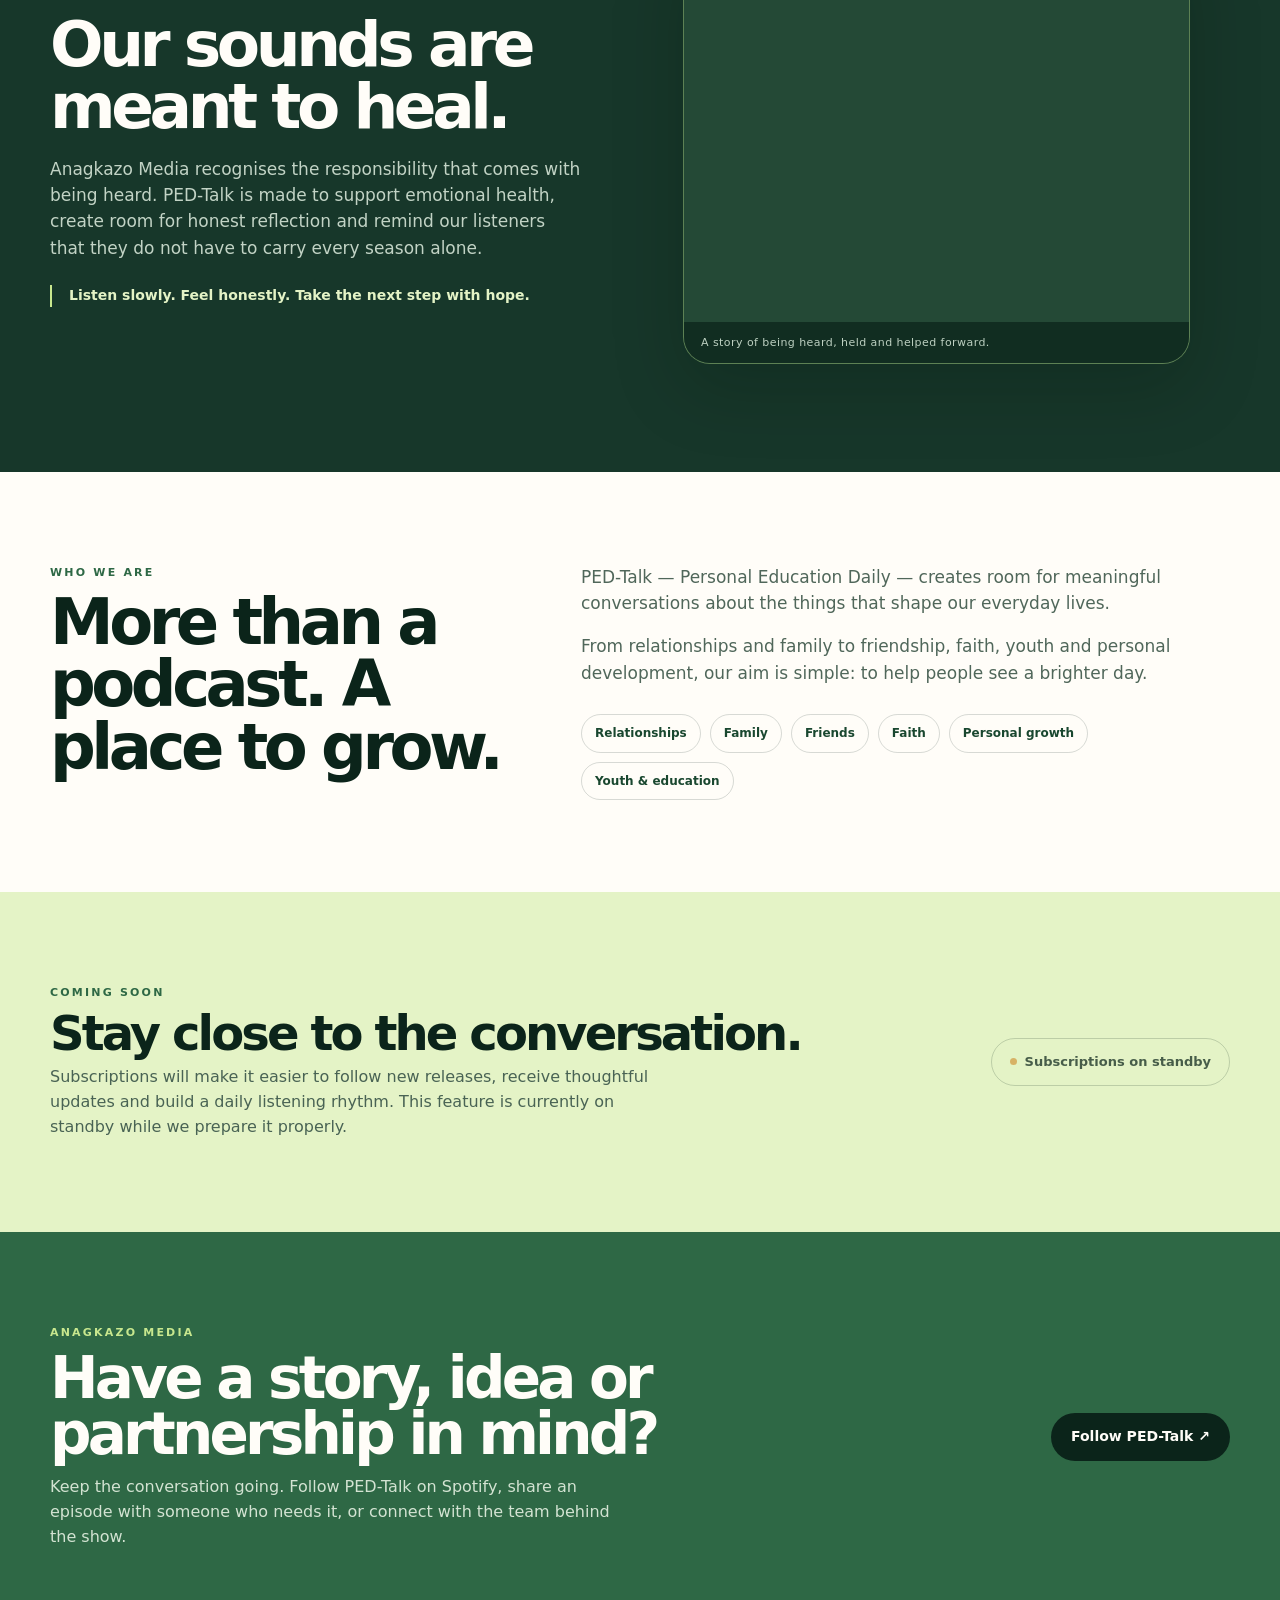
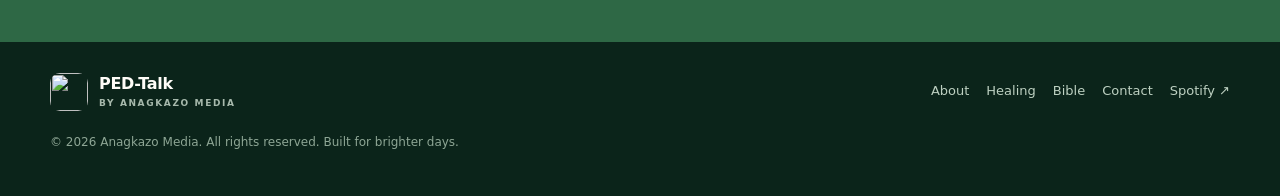
==== commit b8f67442: "Ensure installed-state install banner hides cleanly" ====
--- a/index.html
+++ b/index.html
@@ -93,6 +93,7 @@
     .hero-note::before { content: ""; width: 26px; height: 1px; background: var(--lime); }
     .install-prompt { display: none; margin-top: 20px; padding: 12px 14px; border: 1px solid rgba(200,231,142,.3); border-radius: 14px; background: rgba(255,255,255,.06); color: #c7d8c9; font-size: 12px; }
     .install-prompt.visible { display: flex; align-items: center; justify-content: space-between; gap: 14px; }
+    .install-prompt[hidden] { display: none !important; }
     .install-prompt button { border: 0; cursor: pointer; white-space: nowrap; }
     .hero-card { position: relative; min-height: 430px; padding: 25px; border: 1px solid rgba(200,231,142,.42); border-radius: 28px; background: linear-gradient(145deg, #39754e 0%, #1d4d33 51%, #102d20 100%); box-shadow: var(--shadow); display: flex; flex-direction: column; justify-content: space-between; transform: rotate(1.2deg); }
     .hero-card::before { content: ""; position: absolute; inset: 13px; border: 1px solid rgba(255,255,255,.16); border-radius: 19px; pointer-events: none; }
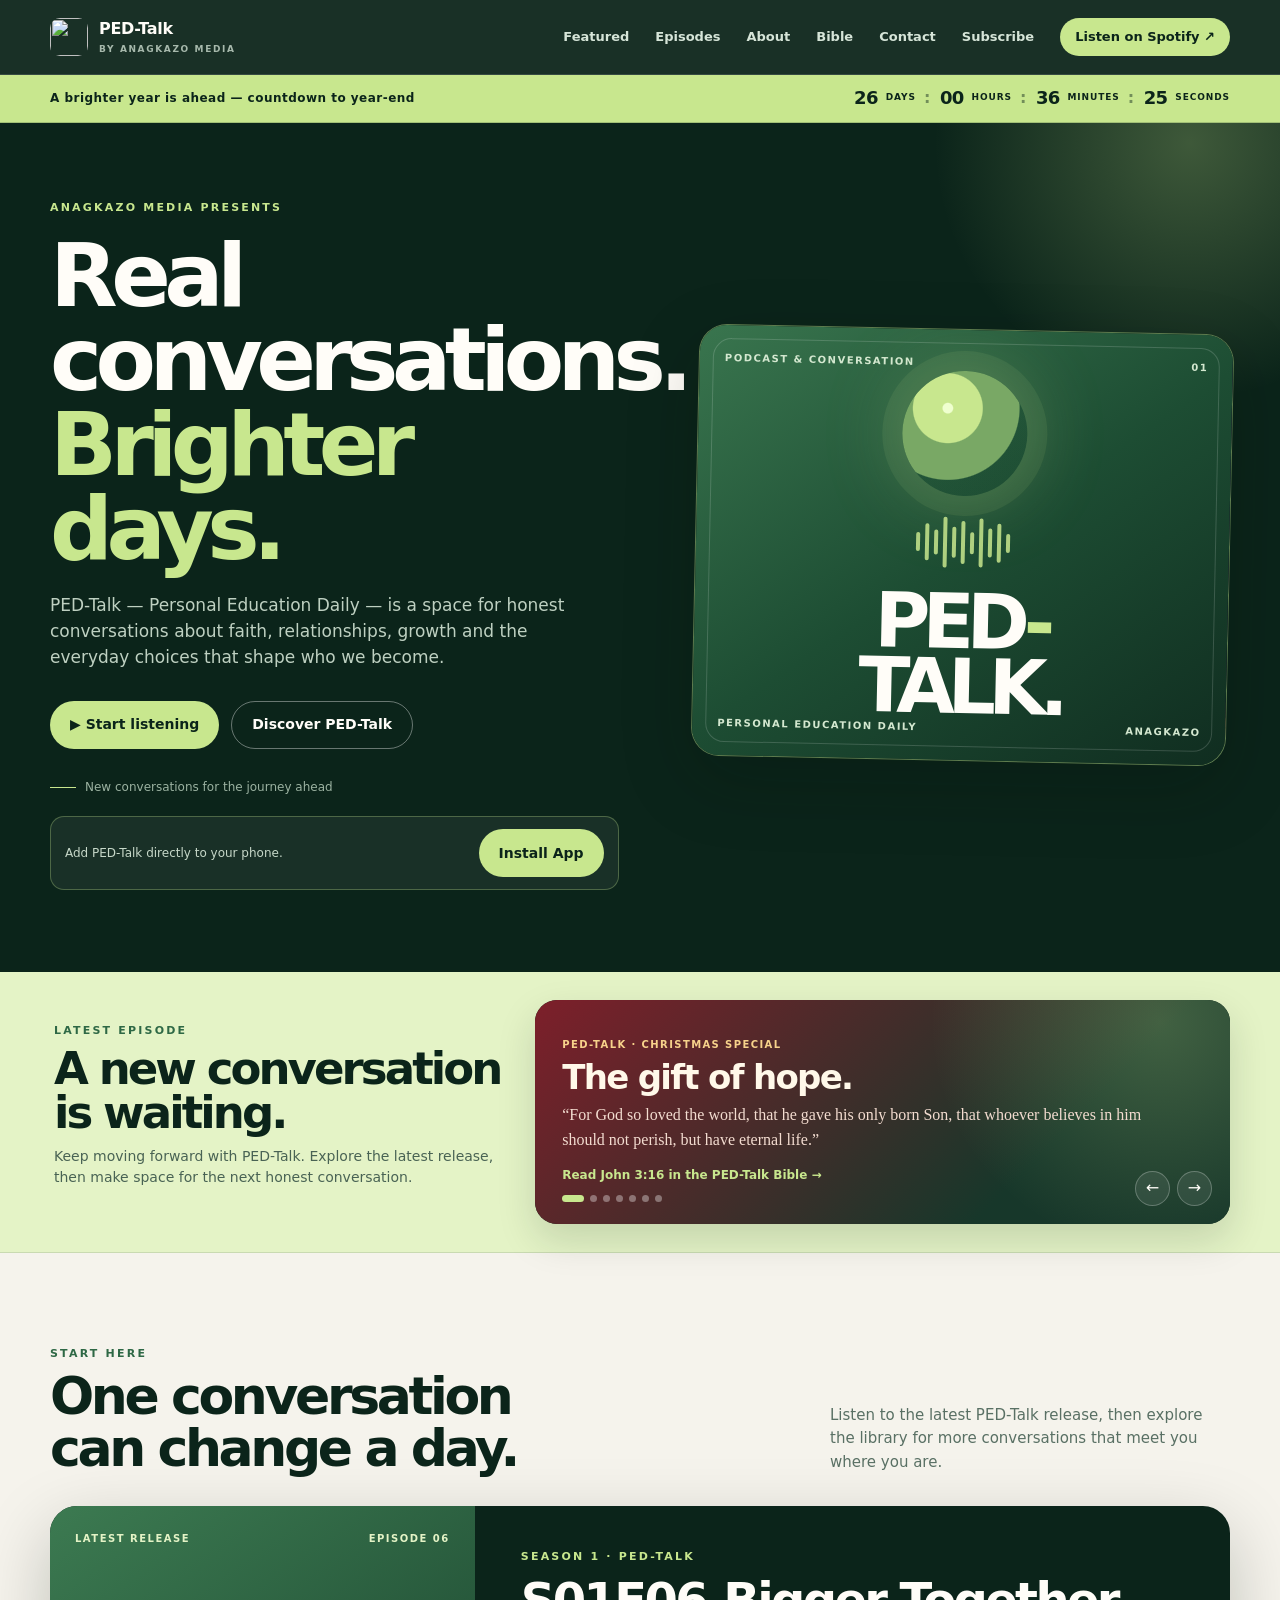
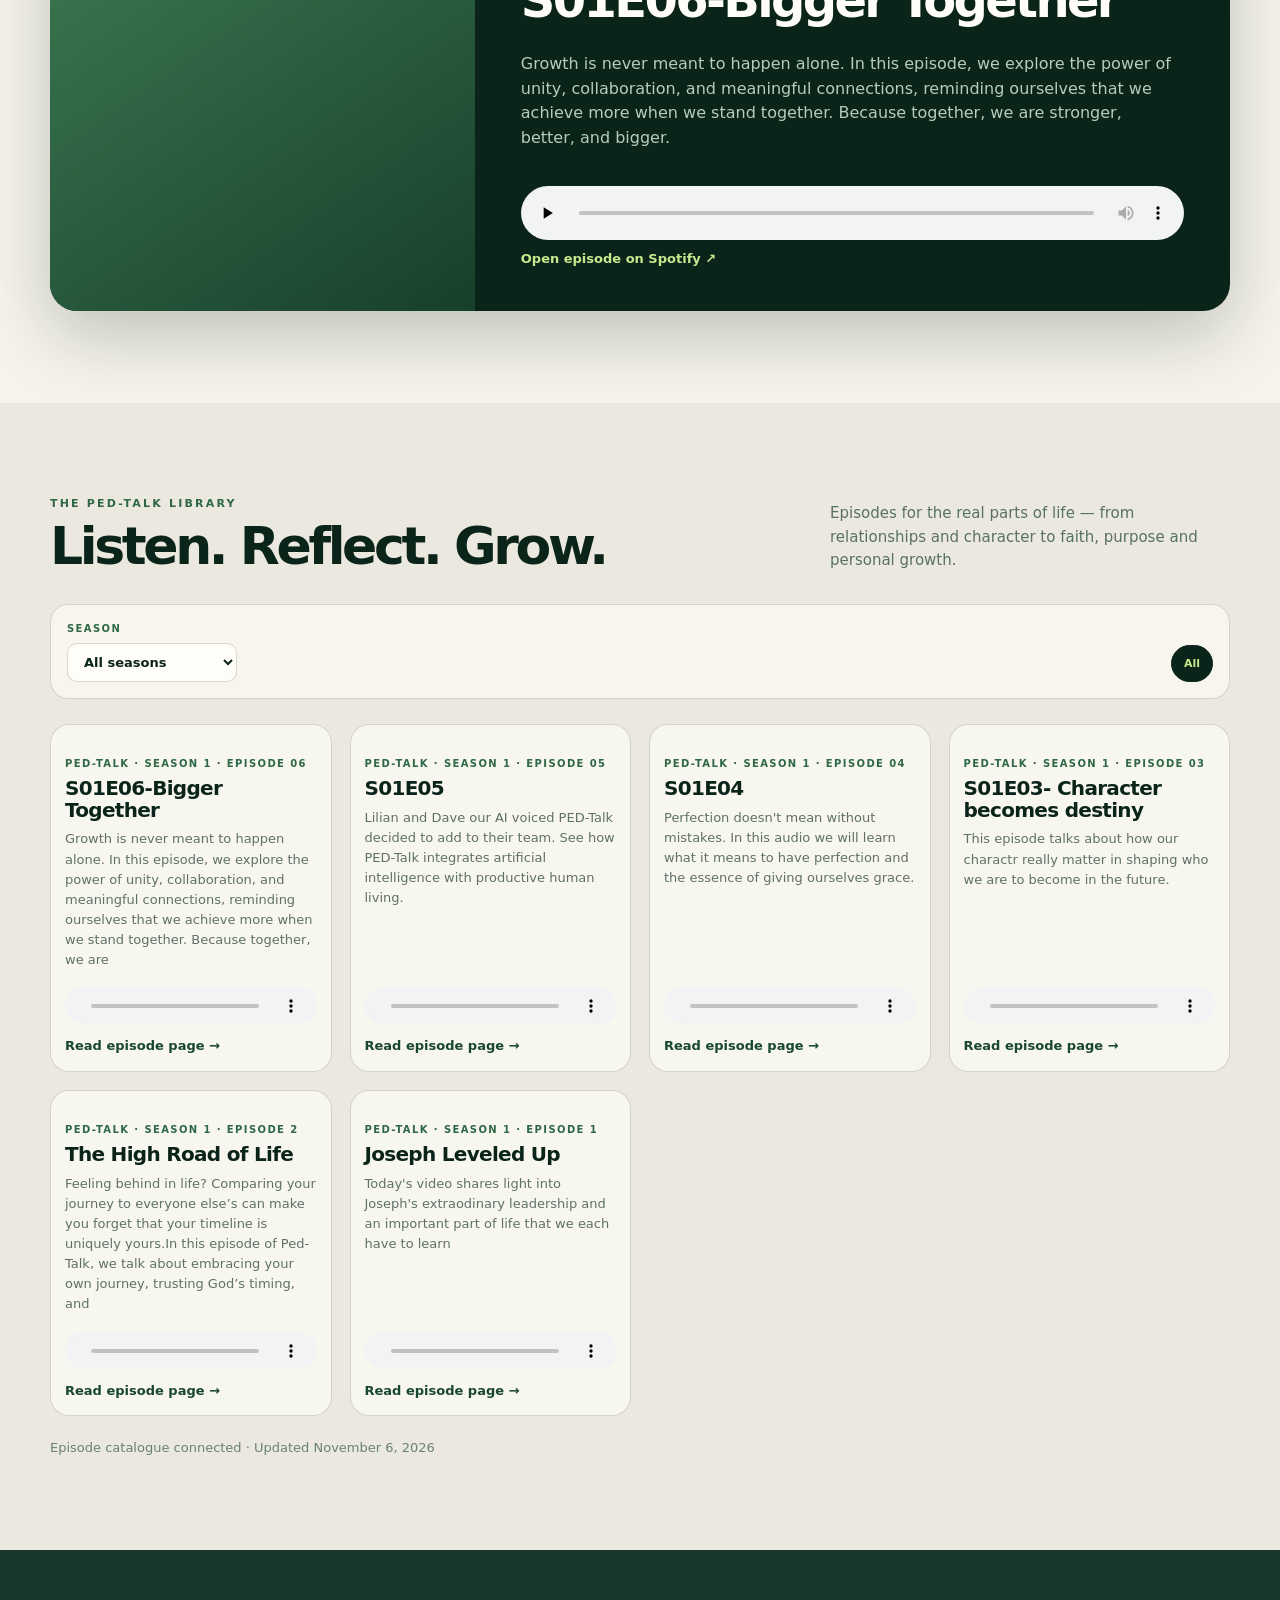
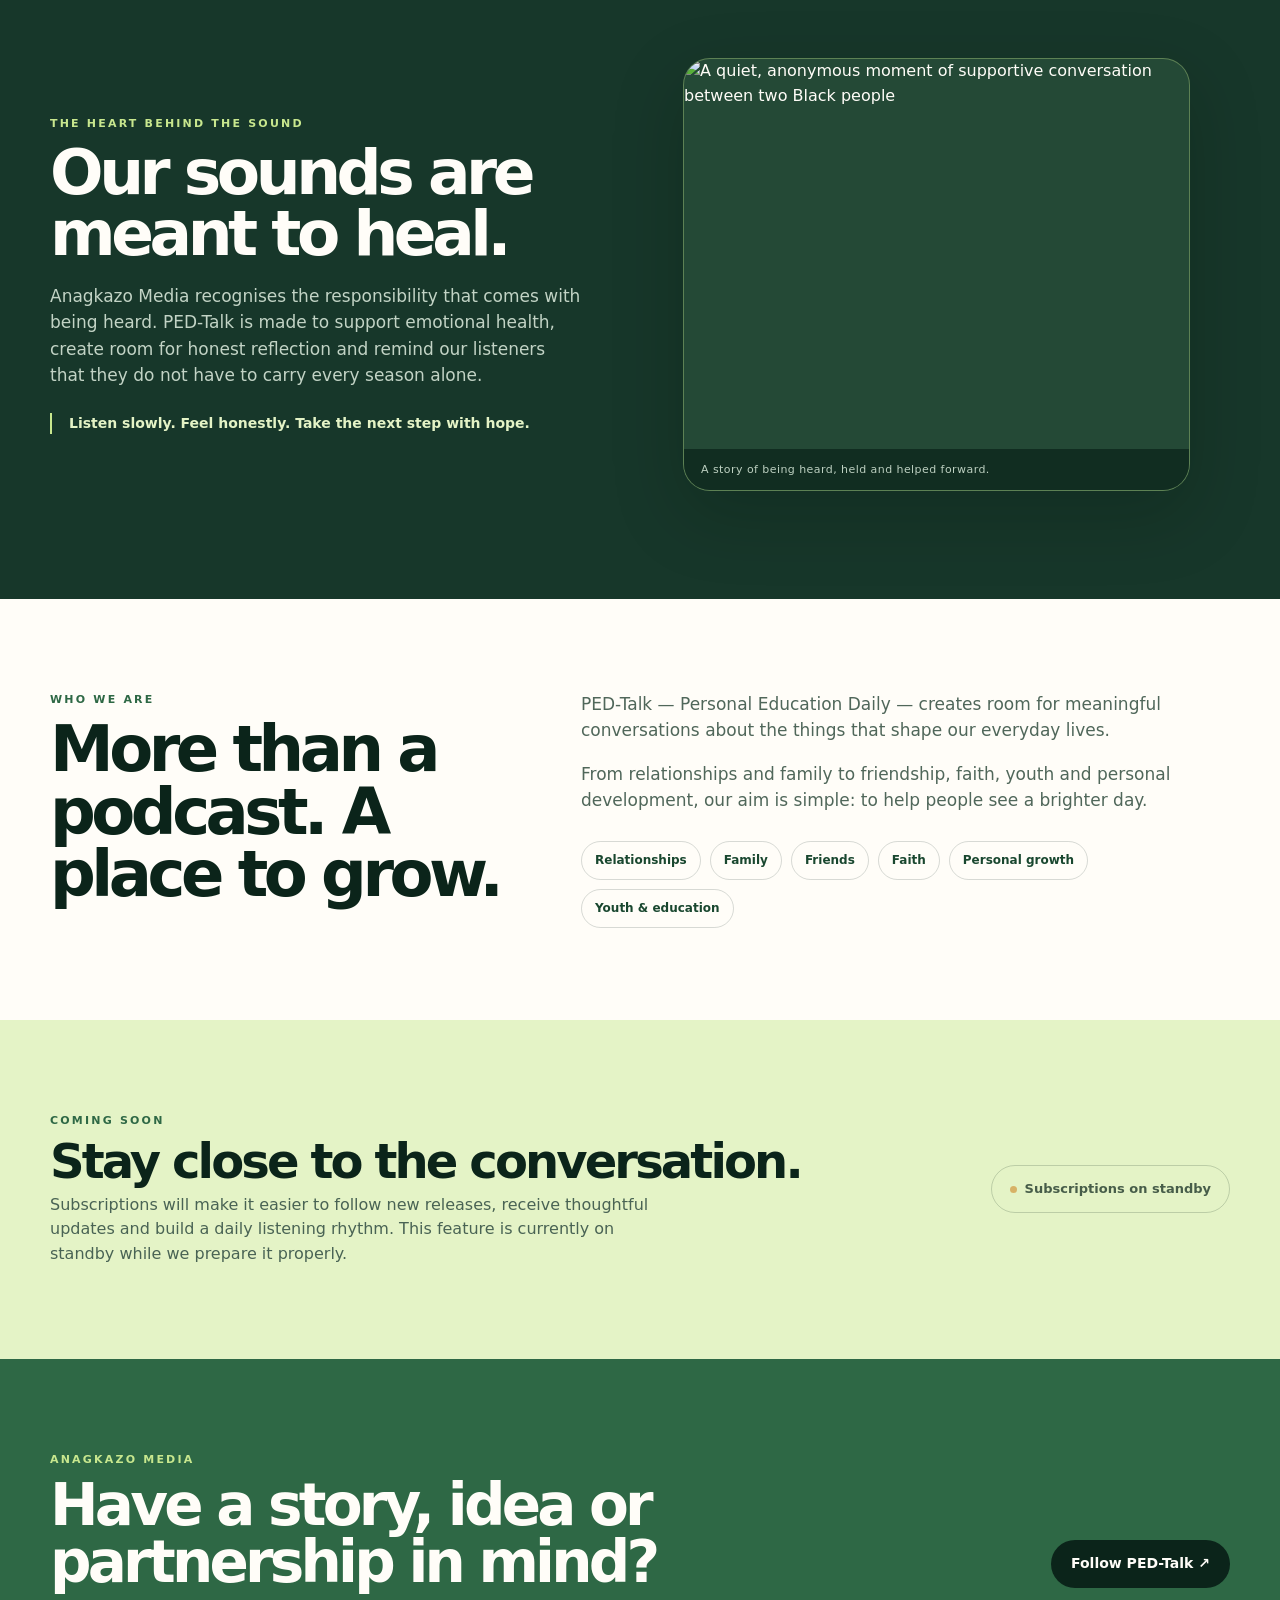
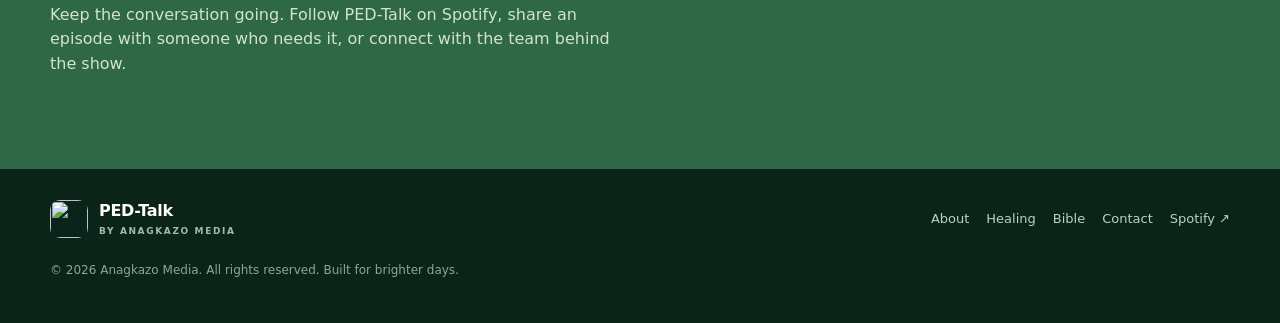
==== commit fcd9bec9: "Pause OneSignal worker to protect PED-Talk app installation" ====
--- a/index.html
+++ b/index.html
@@ -21,19 +21,7 @@
   <meta name="apple-mobile-web-app-title" content="PED-Talk">
   <title>PED-Talk | Real conversations. Brighter days.</title>
 
-  <script src="https://cdn.onesignal.com/sdks/web/v16/OneSignalSDK.page.js" defer></script>
-  <script>
-    window.OneSignalDeferred = window.OneSignalDeferred || [];
-    OneSignalDeferred.push(async function (OneSignal) {
-      await OneSignal.init({
-        appId: "146221f5-ec50-4574-b973-95525b9bd2d4",
-        safari_web_id: "web.onesignal.auto.571cab93-0309-4674-850d-02fe7b657956",
-        serviceWorkerPath: "./OneSignalSDKWorker.js",
-        serviceWorkerParam: { scope: "./" },
-        notifyButton: { enable: true }
-      });
-    });
-  </script>
+  <!-- Push notifications are paused; keep one root service worker for reliable app installation. -->
 
   <style>
     :root {
